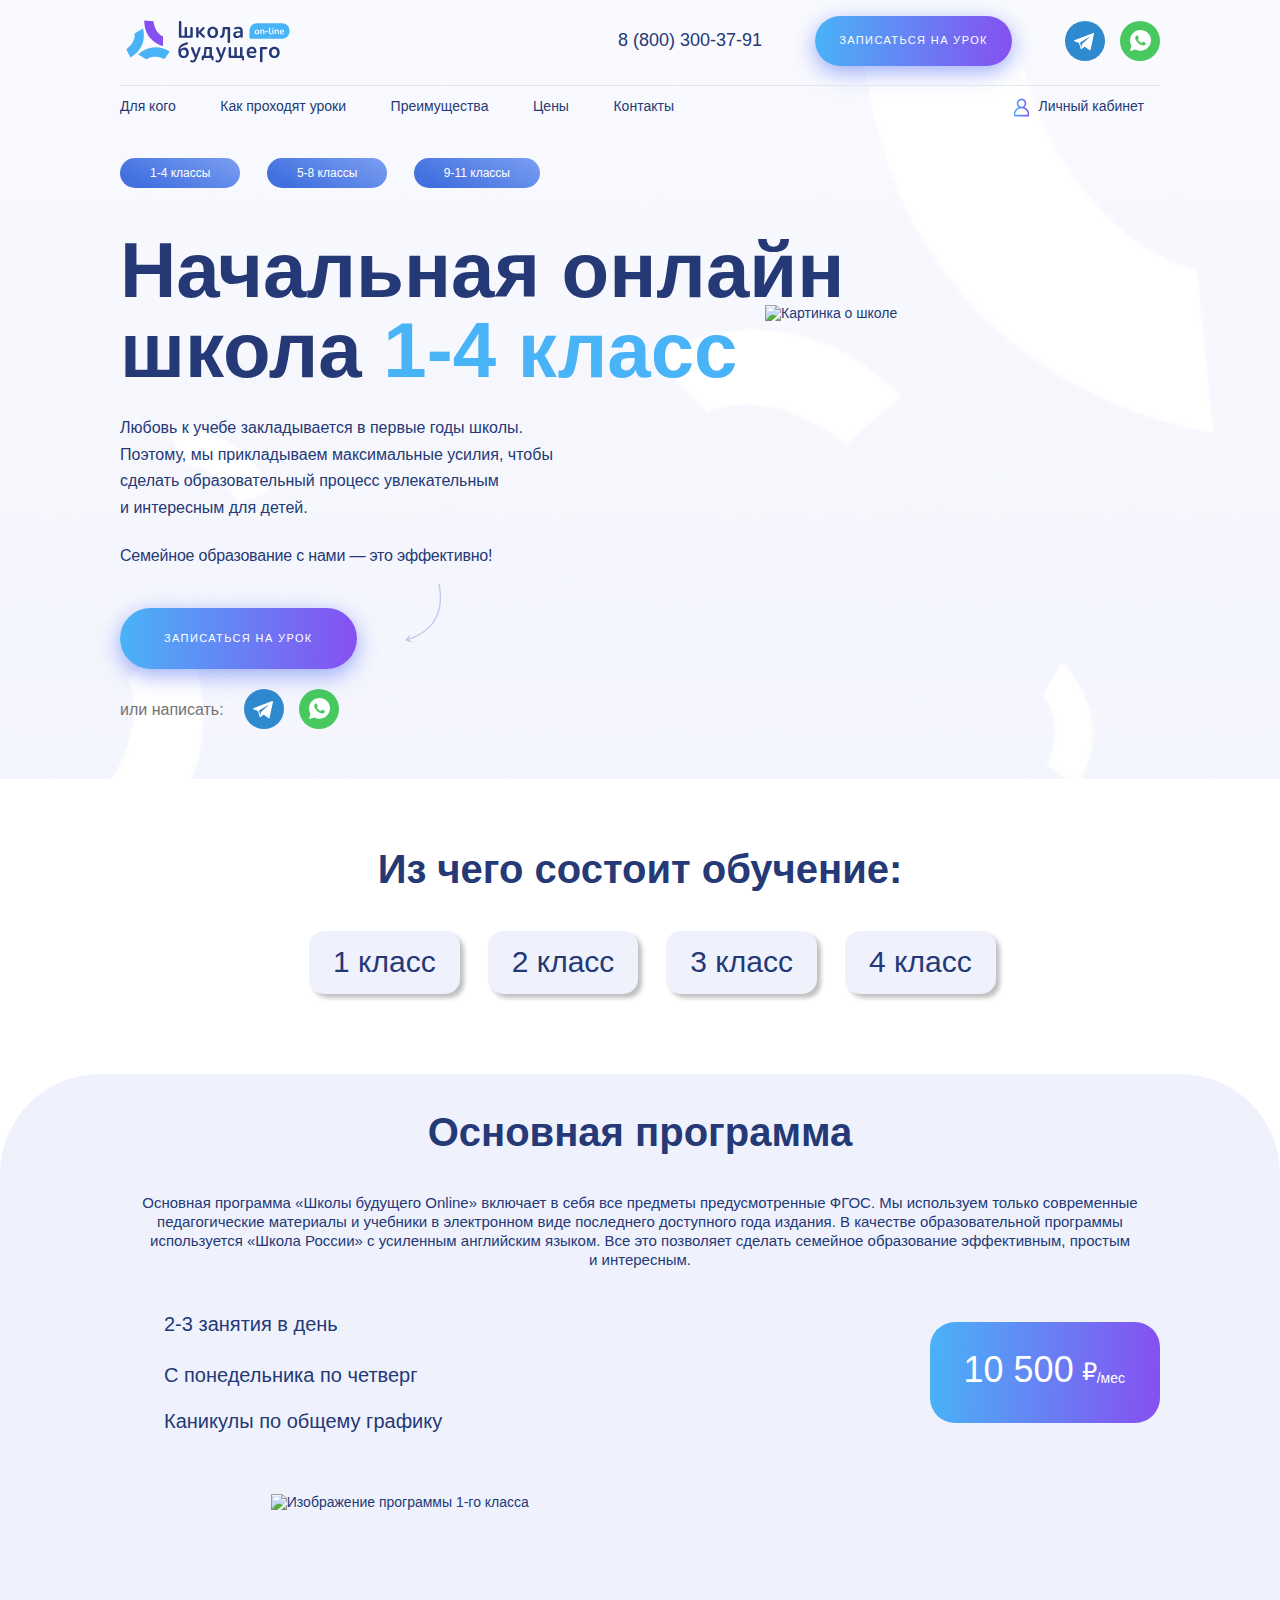
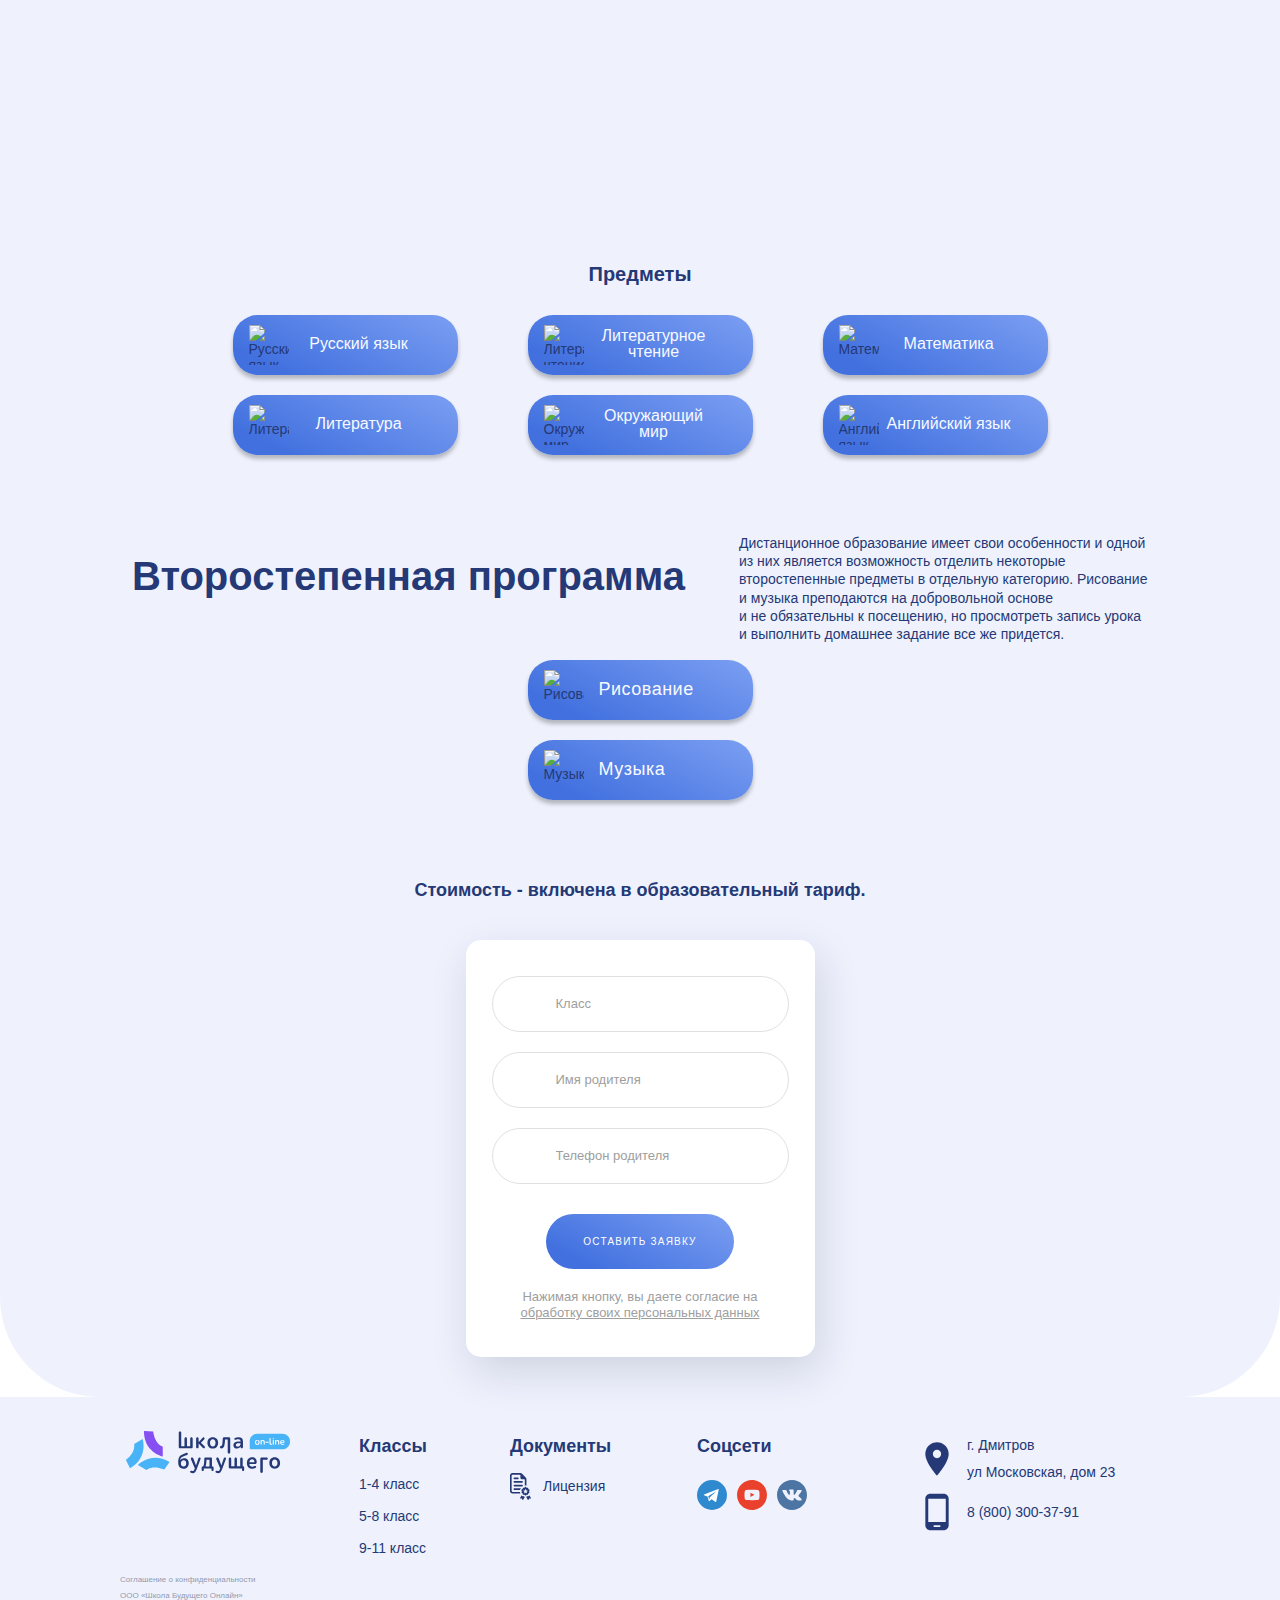
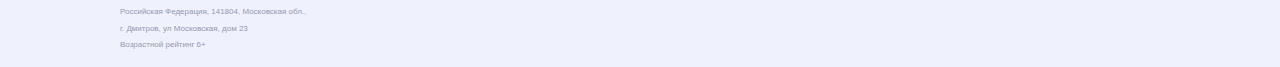
==== grades-1-4.html @ 13a20482 "17.05.2024 add section about-programm . version 768px" ====
<!DOCTYPE html>
<html lang="ru">

<head>
	<meta charset="UTF-8" />
	<meta name="viewport" content="width=device-width, initial-scale=1.0" />
	<meta http-equiv="X-UA-Compatible" content="IE=edge" />
	<title>Классы 1-4</title>
	<link rel="stylesheet" href="styles/css/style-grades-1-4.css" />
</head>

<body>
	<header class="header header_grades-1-4">
		<div class="center">
			<div class="header__wrapper header__wrapper_grades-1-4">
				<div class="logo">
					<a class="logo__link" href="index.html">
						<img class="logo__image" src="images/header/logo.svg" alt="Школьный логотип" />
					</a>
				</div>
				<div class="menu-wrp">
					<nav class="menu">
						<div class="mobile-menu">
							<input id="menu-switch" type="checkbox" />
							<label class="mobile-menu__burger" for="menu-switch">
								<span class="mobile-menu__burger-element"></span>
							</label>
							<div class="mobile-menu__wrapper">
								<div class="mobile-menu__box">
									<ul class="menu-list">
										<li class="menu-item">
											<a class="menu-link" href="#!"> Для кого </a>
										</li>
										<li class="menu-item">
											<a class="menu-link" href="#!"> Как проходят уроки </a>
										</li>
										<li class="menu-item">
											<a class="menu-link" href="#!"> Преимущества </a>
										</li>
										<li class="menu-item">
											<a class="menu-link" href="#!"> Цены </a>
										</li>
										<li class="menu-item">
											<a class="menu-link" href="#!"> Контакты </a>
										</li>
										<li class="menu-item menu-item-account">
											<a class="menu-link" href="#!"> Личный кабинет </a>
										</li>
										<li class="menu-item menu-item-tel">
											<a class="menu-link" href="tel:+88003003791">
												8 (800) 300-37-91
											</a>
										</li>
									</ul>
									<div class="menu-buttons-group">
										<ul class="buttons">
											<li class="buttons-item">
												<a class="button" href="!#"> 1-4 классы </a>
											</li>
											<li class="buttons-item">
												<a class="button" href="!#"> 5-8 классы </a>
											</li>
											<li class="buttons-item">
												<a class="button" href="!#"> 9-11 классы </a>
											</li>
										</ul>
									</div>
								</div>
							</div>
						</div>
					</nav>
				</div>
				<div class="header__contacts header__contacts_grades-1-4">
					<div class="menu-item menu-item-tel menu-item-tel_grades-1-4">
						<a class="menu-link" href="tel:+88003003791">
							8 (800) 300-37-91
						</a>
					</div>

					<div class="sign-up-lesson__btn-wrp header__button-sign-up-wrp header__button-sign-up-wrp_grades-1-4">
						<a href="#" class="sign-up-lesson__btn header__button-sign-up">Записаться на урок</a>
					</div>

					<div class="contact-us__icons-wrapper contact-us__icons-wrapper_header_grades-1-4">
						<a class="contact-us__telegramm" style="
									background-image: url(./images/icon/telegramm-icon.svg);
								" href="https://web.telegram.org/k/" target="_blank"></a>
						<a class="contact-us__whatsapp" style="background-image: url(./images/icon/watsapp-icon.svg)"
							href="https://www.whatsapp.com/?lang=ru_RU" target="_blank"></a>
					</div>
				</div>
			</div>
			<div class="header__nav header__nav_grades-1-4">
				<ul class="header__nav-items">
					<li class="header__nav-item">
						<a class="menu-link" href="#!">Для кого</a>
					</li>
					<li class="header__nav-item">
						<a class="menu-link" href="#!">Как проходят уроки</a>
					</li>
					<li class="header__nav-item">
						<a class="menu-link" href="#!">Преимущества</a>
					</li>
					<li class="header__nav-item">
						<a class="menu-link" href="#!">Цены</a>
					</li>
					<li class="header__nav-item">
						<a class="menu-link" href="#!">Контакты</a>
					</li>
				</ul>

				<div class="menu-item-account header__nav-cabinet header__nav-cabinet_grades-1-4">
					<a class="menu-link" href="#!">Личный кабинет</a>
				</div>

				<div class="menu-buttons-group">
					<ul class="buttons">
						<li class="buttons-item">
							<a class="button" href="#!"> 1-4 классы </a>
						</li>
						<li class="buttons-item">
							<a class="button" href="#!"> 5-8 классы </a>
						</li>
						<li class="buttons-item">
							<a class="button" href="#!"> 9-11 классы </a>
						</li>
					</ul>
				</div>
			</div>
			<div class="header__banner">
				<div class="header__banner-image-wrp header__banner-image-wrp_grades-1-4">
					<img class="header__banner-image header__banner-image_grades-1-4"
						src="images/header/header-banner-grades-1-4.png" alt="Картинка о школе" />
				</div>
				<div class="header__banner-info">
					<div class="header__banner-text-wrp">
						<h1 class="header__banner-title header__banner-title_grades-1-4">
							Начальная онлайн<br /> школа
							<span class="color-blue">1-4&nbsp;класс</span>
						</h1>
						<p class="header__banner-txt header__banner-txt_grades-1-4">
							Любовь к&nbsp;учебе закладывается в&nbsp;первые годы школы. Поэтому, мы прикладываем
							максимальные
							усилия, чтобы сделать образовательный процесс увлекательным и&nbsp;интересным для детей.
						</p>
						<p class="header__banner-txt header__banner-txt_bold header__banner-txt_bold_grades-1-4">
							Семейное образование с&nbsp;нами&nbsp;&mdash; это эффективно!
						</p>
					</div>
				</div>
				<div class="sign-up-lesson sign-up-lesson_grades-1-4">
					<div class="sign-up-lesson__btn-wrp sign-up-lesson__btn-wrp_grades-1-4">
						<a class="sign-up-lesson__btn" href="!#">Записаться на урок</a>
					</div>
					<div class="contact-us contact-us_grades-1-4">
						<span class="contact-us__txt">или написать:</span>
						<div class="contact-us__icons-wrapper">
							<a class="contact-us__telegramm" style="
                    background-image: url(./images/icon/telegramm-icon.svg);
                  " href="https://web.telegram.org/k/" target="_blank"></a>
							<a class="contact-us__whatsapp" style="background-image: url(./images/icon/watsapp-icon.svg)"
								href="https://www.whatsapp.com/?lang=ru_RU" target="_blank"></a>
						</div>
					</div>
				</div>
			</div>
		</div>
	</header>

	<main>
		<section class="consists-of-education">
			<div class="center">
				<h2 class="consists-of-education__title">
					Из&nbsp;чего состоит обучение:
				</h2>
				<ul class="consists-of-education__list">
					<li class="consists-of-education__item">
						<a class="consists-of-education__button" href="#!">1&nbsp;класс</a>
					</li>
					<li class="consists-of-education__item">
						<a class="consists-of-education__button" href="#!">2&nbsp;класс</a>
					</li>
					<li class="consists-of-education__item">
						<a class="consists-of-education__button" href="#!">3&nbsp;класс</a>
					</li>
					<li class="consists-of-education__item">
						<a class="consists-of-education__button" href="#!">4&nbsp;класс</a>
					</li>
				</ul>
			</div>
		</section>

		<section class="about-programm">
			<div class="center">
				<article class="about-programm__basic programm">
					<h2 class="programm__title programm__title_basic-programm">Основная программа</h2>
					<p class="programm__description">
						Основная программа &laquo;Школы будущего&nbsp;Online&raquo; включает в&nbsp;себя все предметы
						предусмотренные
						ФГОС. Мы&nbsp;используем только современные педагогические материалы и&nbsp;учебники в&nbsp;электронном виде
						последнего доступного года издания.
						В&nbsp;качестве&nbsp;образовательной программы используется &laquo;Школа России&raquo; с&nbsp;усиленным
						английским языком. Все это позволяет сделать семейное образование эффективным, простым и&nbsp;интересным.
					</p>

					<div class="programm__banner">
						<ul class="programm__feature-list">
							<li class="programm__feature-item">
								<p class="programm__feature">
									2-3 занятия в&nbsp;день
								</p>
							</li>
							<li class="programm__feature-item">
								<p class="programm__feature">
									С&nbsp;понедельника по&nbsp;четверг
								</p>
							</li>
							<li class="programm__feature-item">
								<p class="programm__feature">
									Каникулы по общему графику
								</p>
							</li>
						</ul>
						<button class="programm__price service-price">
							<span>
								10&nbsp;500
								<span> ₽</span>
								<span>/мес</span>
							</span>
						</button>
					</div>

				</article>

				<div class="about-programm__image-wrapper">
					<img class="about-programm__image" src="images/about-programm/grade-1.png"
						alt="Изображение программы 1-го класса">
				</div>

				<section class="about-programm__subjects subjects">
					<h2 class="subjects__title">Предметы</h2>
					<ul class="subjects__list">
						<li class="subjects__item">
							<img class="subjects__image" width="40" height="40" src="images/icon/subjects-russion-language.png"
								alt="Русский язык">
							<span class="subjects__name">Русский язык</span>
						</li>
						<li class="subjects__item">
							<img class="subjects__image" width="40" height="40" src="images/icon/subjects-literary-reading.png" alt="Литературное
							чтение">
							<span class="subjects__name">Литературное
								чтение</span>
						</li>
						<li class="subjects__item">
							<img class="subjects__image" width="40" height="40" src="images/icon/subjects-math.png" alt="Математика">
							<span class="subjects__name">Математика</span>
						</li>
						<li class="subjects__item">
							<img class="subjects__image" width="40" height="40" src="images/icon/subjects-literary.png"
								alt="Литература">
							<span class="subjects__name">Литература</span>
						</li>
						<li class="subjects__item">
							<img class="subjects__image" width="40" height="40" src="images/icon/subjects-ambient-world.png" alt="Окружающий
							мир">
							<span class="subjects__name">Окружающий
								мир</span>
						</li>
						<li class="subjects__item">
							<img class="subjects__image" width="40" height="40" src="images/icon/subjects-english-language.png"
								alt="Английский язык">
							<span class="subjects__name">Английский язык</span>
						</li>
					</ul>
				</section>

				<article class="about-programm__secondary-programm programm">
					<h2 class="programm__title programm__title_secondary-programm">Второстепенная программа</h2>
					<p class="programm__description programm__description_secondary-programm">
						Дистанционное образование имеет свои особенности и одной из&nbsp;них является возможность отделить
						некоторые второстепенные предметы в&nbsp;отдельную категорию. Рисование и&nbsp;музыка преподаются
						на добровольной основе и&nbsp;не&nbsp;обязательны к&nbsp;посещению, но&nbsp;просмотреть запись урока
						и&nbsp;выполнить домашнее задание все&nbsp;же&nbsp;придется.
					</p>

					<div class="about-programm__subjects subjects">
						<ul class="subjects__list subjects__list_secondary">
							<li class="subjects__item">
								<img class="subjects__image" width="40" height="40" src="images/icon/subjects-painting.png"
									alt="Рисование">
								<span class="subjects__name subjects__name_secondary-programm">Рисование</span>
							</li>
							<li class="subjects__item">
								<img class="subjects__image" width="40" height="40" src="images/icon/subjects-music.png" alt="Музыка">
								<span class="subjects__name subjects__name_secondary-programm">Музыка</span>
							</li>
						</ul>
					</div>
				</article>

				<section class="about-programm__form-block">
					<h2 class="about-programm__form-block-heading">
						Стоимость&nbsp;- включена в образовательный тариф.
					</h2>

					<div class="about-programm__form-wrapper form-wrapper">
						<div class="about-programm__card-form form-card">
							<form class="about-programm__form form" action="#" method="get" id="application-form">
								<div class="form__input-wrapper">
									<input class="form__input" type="text" name="class" placeholder="Класс" />
								</div>
								<div class="form__input-wrapper">
									<input class="form__input" type="text" name="parent-name" placeholder="Имя родителя" />
								</div>
								<div class="form__input-wrapper">
									<input class="form__input" type="tel" name="phone" placeholder="Телефон родителя" />
								</div>

								<div class="form__button-wrapper">
									<button class="form__button">Оставить заявку</button>
								</div>
								<p class="form__agreement-text form__agreement-text_small-version">
									Нажимая кнопку, вы&nbsp;даете согласие&nbsp;на
									<a href="#">обработку&nbsp;своих&nbsp;персональных&nbsp;данных</a>
								</p>
							</form>
						</div>
					</div>
				</section>
			</div>
		</section>

	</main>

	<footer class="footer">
		<div class="center">
			<div class="footer__position-wrapper">
				<div class="logo footer__logo">
					<a class="logo__link footer__logo-link" href="index.html">
						<img class="logo__image footer__logo-image" src="images/header/logo.svg" alt="Школьный логотип" />
					</a>
				</div>
				<div class="footer-block footer__block-classes">
					<h2 class="footer-title footer__title-classes">Классы</h2>
					<ul class="footer-list footer__list-classes">
						<li class="footer-item footer__item-classes">
							<a href="#" class="footer-link footer__link-classes">1-4 класс</a>
						</li>
						<li class="footer-item footer__item-classes">
							<a href="#" class="footer-link footer__link-classes">5-8 класс</a>
						</li>
						<li class="footer-item footer__item-classes">
							<a href="#" class="footer-link footer__link-classes">9-11 класс</a>
						</li>
					</ul>
				</div>
				<div class="footer-block footer__block-documents">
					<h2 class="footer-title footer__title-documents">Документы</h2>
					<a href="#" class="footer-link footer__link-documents">Лицензия</a>
				</div>
				<div class="footer-block footer__block-social">
					<h2 class="footer-title footer__title-social">Соцсети</h2>
					<ul class="footer-list footer__list-social">
						<li class="footer-item footer__item-social">
							<a class="footer-link footer__link-social footer__link-social--telegram" href="https://telegram.com"
								style="
                    background-image: url(./images/icon/telegramm-icon.svg);
                  " target="_blank"></a>
						</li>
						<li class="footer-item footer__item-social">
							<a class="footer-link footer__link-social footer__link-social--youtube" href="https://yotube.com"
								style="background-image: url(./images/icon/youtube.svg)" target="_blank"></a>
						</li>
						<li class="footer-item footer__item-social">
							<a class="footer-link footer__link-social footer__link-social--vk" href="https://vk.com"
								style="background-image: url(./images/icon/vk-icon.svg)" target="_blank"></a>
						</li>
					</ul>
				</div>
				<div class="footer-block footer__block-contacts">
					<address class="footer__address">
						<a class="footer-link footer__link-contacts" href="#!">г. Дмитров ул&nbsp;Московская,&nbsp;дом&nbsp;23</a>
					</address>
					<address class="footer__tel">
						<a class="footer-link footer__link-contacts" href="tel:88003003791">8 (800) 300-37-91</a>
					</address>
				</div>
			</div>
			<ul class="footer-block footer__block-info">
				<li class="footer-item footer__item-info">
					Соглашение о конфиденциальности
				</li>
				<li class="footer-item footer__item-info">
					ООО «Школа Будущего Онлайн»
				</li>
				<li class="footer-item footer__item-info">
					Российская Федерация, 141804, Московская обл.,<br />
					г. Дмитров, ул&nbsp;Московская, дом&nbsp;23
				</li>
				<li class="footer-item footer__item-info">Возрастной рейтинг 6+</li>
			</ul>
		</div>
	</footer>

	<script type="module" src="js/main.js"></script>
	<script type="module" src="js/reviews-slider.js"></script>
</body>

</html>
---- styles/css/style-grades-1-4.css ----
@charset "UTF-8";
@import "../css/normalize.css";
@import "../css/nulling-styles.css";
@import "../css/fonts.css";
@import "animation-hover.css";
.programm__title, .consists-of-education__title {
  font-family: "ALSSchlangesans-Bold", sans-serif;
  margin: 0 0 30px;
  text-align: center;
  font-size: 28px;
  line-height: 100%;
}

@media (min-width: 415px) {
  .programm__title, .consists-of-education__title {
    font-size: 34px;
  }
}
@media (min-width: 768px) {
  .programm__title, .consists-of-education__title {
    font-size: 38px;
  }
}
@media (min-width: 1000px) {
  .programm__title, .consists-of-education__title {
    font-size: 40px;
  }
}
@media (min-width: 1920px) {
  .programm__title, .consists-of-education__title {
    font-size: 50px;
  }
}
body {
  font-family: "Gotham400", sans-serif;
  font-size: 14px;
  color: #243976;
  background-color: #fff;
}

.center {
  padding: 0 20px;
  box-sizing: border-box;
}

@media (min-width: 768px) {
  .center {
    padding: 0 40px;
  }
}
@media (min-width: 1000px) {
  .center {
    margin: 0 auto;
    padding: 0 50px;
    max-width: 1140px;
    width: 100%;
  }
}
@media (min-width: 1920px) {
  .center {
    margin: 0 auto;
    padding: 0;
    max-width: 1140px;
    width: 100%;
  }
}
.promotion {
  min-width: 280px;
  min-height: 445px;
  padding: 30px 20px 20px;
  background-color: #eff2fd;
  border-radius: 25px;
}
.promotion__wrapper {
  display: flex;
  flex-direction: column;
  align-items: center;
}
.promotion__title {
  margin: 0 0 20px;
  text-align: center;
  font-family: "ALSSchlangesans-Bold", sans-serif;
  font-size: 20px;
  line-height: 103%;
}
.promotion__text {
  margin: 0 0 15px;
  text-align: center;
  line-height: 130%;
}
.promotion__image-wrapper {
  margin: 0 0 15px;
  width: 86px;
  height: 129px;
  background: url(../../images/online-learnig/promotion-girl.png) no-repeat center/contain;
}

.sign-up-lesson {
  display: flex;
  justify-content: space-between;
  align-items: center;
  flex-direction: column;
  min-height: 105px;
}
.sign-up-lesson__btn-wrp {
  height: 54px;
}
.sign-up-lesson__btn {
  font-family: "Gotham700", sans-serif;
  color: #fff;
  padding: 21px 35px;
  border-radius: 90px;
  background: linear-gradient(273deg, #864ff1 0%, #49b3f7 100%);
  font-size: 11px;
  line-height: 13px;
  box-shadow: 0px 6px 21px 0px rgba(104, 130, 245, 0.67);
  text-transform: uppercase;
  letter-spacing: 1.375px;
  display: block;
  white-space: nowrap;
}

.contact-us {
  display: flex;
  flex-direction: row;
  align-items: center;
  gap: 10px;
}
.contact-us__txt {
  font-family: "Gotham400", sans-serif;
  color: #737373;
  line-height: 23.128px;
  font-size: 14px;
}
.contact-us__icons-wrapper {
  display: flex;
  flex-direction: row;
  align-items: center;
  gap: 10px;
}
.contact-us__telegramm, .contact-us__whatsapp {
  display: block;
  width: 40px;
  height: 40px;
  background-repeat: no-repeat;
  background-position: center;
  background-size: cover;
}
.contact-us__telegramm {
  background-image: url(../../images/icon/telegramm-icon.svg);
}
.contact-us__whatsapp {
  background-image: url(../../images/icon/watsapp-icon.svg);
}

@media (min-width: 415px) {
  .sign-up-lesson {
    min-height: 117px;
  }
  .sign-up-lesson__btn-wrp {
    height: 67px;
  }
  .sign-up-lesson__btn {
    padding: 27px 56px;
  }
  .promotion {
    min-height: 316px;
  }
  .promotion__description-wrapper {
    grid-area: description;
  }
  .promotion__image-wrapper {
    grid-area: image;
    height: 119px;
  }
  .promotion .sign-up-lesson {
    grid-area: sign-up;
  }
  .promotion__wrapper {
    display: grid;
    grid-template-columns: 79px 1fr;
    -moz-column-gap: 17px;
         column-gap: 17px;
    grid-template-areas: "image description" "sign-up sign-up";
  }
  .promotion__title {
    font-size: 24px;
    line-height: 100%;
    margin: 0 0 10px;
    text-align: start;
  }
  .promotion__text {
    font-size: 16px;
    line-height: 103%;
    margin: 0 0 20px;
    text-align: start;
  }
  .promotion__btn {
    font-family: "Gotham700", sans-serif;
    color: #fff;
    padding: 27px 44px;
    border-radius: 90px;
    background: linear-gradient(273deg, #864ff1 0%, #49b3f7 100%);
    font-size: 11px;
    line-height: 13px;
  }
}
@media (min-width: 480px) {
  .contact-us {
    gap: 20px;
  }
  .contact-us__icons-wrapper {
    gap: 15px;
  }
  .promotion {
    padding: 30px 20px 30px;
    min-height: auto;
  }
  .promotion__title {
    line-height: 103%;
    margin: 0 0 20px;
  }
  .promotion__text {
    margin: 0 0 33px;
    line-height: 130%;
  }
  .promotion__wrapper {
    -moz-column-gap: 44px;
         column-gap: 44px;
  }
  .promotion__image-wrapper {
    margin: -41px 0 0;
    width: 94px;
    height: 141px;
  }
}
@media (min-width: 580px) {
  .promotion {
    margin: 0 auto;
    max-width: 688px;
    padding: 25px 25px 18px 23px;
  }
  .promotion__wrapper {
    grid-template-columns: 168px 1fr;
    -moz-column-gap: 33px;
         column-gap: 33px;
    row-gap: 20px;
    grid-template-areas: "image description" "image sign-up";
  }
  .promotion__image-wrapper {
    width: 168px;
    height: 253px;
  }
  .promotion__title {
    margin: 0 0 15px;
  }
  .promotion__text {
    font-size: 14px;
    margin: 0;
  }
  .promotion .sign-up-lesson {
    align-items: flex-start;
  }
  .promotion .sign-up-lesson__btn {
    padding: 24.2px 45px;
  }
  .promotion .contact-us__txt {
    font-size: 14px;
  }
}
@media (min-width: 1000px) {
  .promotion {
    max-width: 900px;
    min-height: 158px;
    padding: 0 20px 0 30px;
  }
  .promotion__wrapper {
    grid-template-columns: minmax(139px, 1fr);
    -moz-column-gap: 15px;
         column-gap: 15px;
    grid-template-areas: "image description sign-up";
  }
  .promotion__description-wrapper {
    min-width: 433px;
  }
  .promotion__image-wrapper {
    position: relative;
    left: 0;
    top: -15px;
    width: 132px;
    height: 199px;
  }
  .promotion__title {
    font-size: 26px;
  }
  .promotion .sign-up-lesson {
    max-width: 250px;
    height: 121px;
    align-items: flex-end;
  }
  .promotion .contact-us__txt {
    font-size: 16px;
  }
}
@media (min-width: 1920px) {
  .promotion {
    max-width: 1140px;
    min-height: 160px;
    padding: 15px 47px 0 55px;
  }
  .promotion__wrapper {
    -moz-column-gap: 32px;
         column-gap: 32px;
  }
  .promotion__description-wrapper {
    max-width: 524px;
  }
  .promotion__title {
    font-size: 32px;
    margin: 0 0 5px;
  }
  .promotion__text {
    font-size: 16px;
  }
  .promotion__image-wrapper {
    width: 139px;
    height: 209.43px;
    top: 0;
    margin: -80px 0 0 0;
  }
  .promotion .sign-up-lesson {
    max-width: 273px;
    height: 117px;
    align-items: center;
    margin: 5px 0 0;
  }
  .promotion .sign-up-lesson__btn {
    padding: 27px 56px;
  }
}
.service-price {
  font-family: "Gotham700", sans-serif;
  color: #fff;
  padding: 20px 31px;
  border-radius: 25px;
  background: linear-gradient(273deg, #864ff1 0%, #49b3f7 100%);
  font-size: 26px;
  line-height: 37px;
  font-family: "Gotham500", sans-serif;
}
.service-price > span span:first-child {
  font-size: 24px;
  line-height: 141%;
  margin-right: 3px;
}
.service-price > span span:last-child {
  vertical-align: bottom;
  font-family: "Gotham400", sans-serif;
  font-size: 14px;
  line-height: 142%;
}
@media (min-width: 415px) {
  .service-price {
    padding: 18px 27px;
  }
  .service-price > span {
    font-size: 32px;
  }
}
@media (min-width: 480px) {
  .service-price {
    padding: 20px 25px;
  }
}
@media (min-width: 1920px) {
  .service-price {
    padding: 30px 35px;
  }
  .service-price > span {
    font-size: 36px;
  }
  .service-price > span span:first-child {
    margin-right: 3px;
  }
}

.form {
  display: flex;
  justify-content: center;
  align-items: center;
  flex-direction: column;
}
.form-wrapper {
  max-width: 349px;
  width: 100%;
  min-height: 318px;
  margin: 0 auto 20px;
  padding: 30px 19px;
  border-radius: 15px;
  box-shadow: 5px 15px 40px 0px rgba(30, 35, 66, 0.15);
}
.form__input-wrapper {
  position: relative;
  width: 100%;
  height: 40px;
  margin: 0 0 10px 0;
}
.form__input-wrapper::before {
  position: absolute;
  content: "";
  border-radius: 32px 0px 0px 32px;
  width: 45px;
  height: 40px;
  background-image: url(../../images/application/class-form-image.svg);
  background-repeat: no-repeat;
  background-position: center;
  background-size: cover;
  left: 0;
  top: 0;
  z-index: 0;
}
.form__input-wrapper:nth-child(2)::before {
  background: url(../../images/application/form-image-parent-name.svg);
  background-repeat: no-repeat;
  background-position: center;
  background-size: cover;
}
.form__input-wrapper:nth-child(3)::before {
  background: url(../../images/application/form-phone-image.svg);
  background-repeat: no-repeat;
  background-position: center;
  background-size: cover;
}
.form__input {
  position: relative;
  background: transparent;
  width: 100%;
  height: 100%;
  padding: 8px 24px 8px 54px;
  border: 1px solid #e0e0e0;
  border-radius: 32px;
}
.form__input::-moz-placeholder {
  font-family: "Gotham400" sans-serif;
  font-size: 13px;
  line-height: 16px;
  color: #9e9e9e;
}
.form__input::placeholder {
  font-family: "Gotham400" sans-serif;
  font-size: 13px;
  line-height: 16px;
  color: #9e9e9e;
}
.form__button-wrapper {
  display: flex;
  justify-content: center;
  align-items: center;
  padding: 10px 0;
}
.form__button {
  font-family: "Gotham700", sans-serif;
  color: #fff;
  padding: 22px 37px;
  border-radius: 32px;
  background: linear-gradient(27deg, #4271df 16.72%, #789cf1 95.45%);
  font-size: 10px;
  line-height: 11.8px;
  letter-spacing: 1.2px;
  text-transform: uppercase;
}
.form__agreement-text {
  color: #9e9e9e;
  font-size: 12px;
  line-height: 16px;
  text-align: center;
}
.form__agreement-text a {
  text-decoration-line: underline;
  color: #9e9e9e;
}
@media (min-width: 415px) {
  .form .form-wrapper {
    margin: 0 auto 30px;
    padding: 35px 26px 23px;
  }
  .form .form__input {
    max-width: 298px;
    width: 100%;
    height: 56px;
    padding: 16px 7.81px 16px 63px;
  }
  .form .form__input-wrapper {
    margin: 0 0 20px 0;
    height: 56px;
  }
  .form .form__input-wrapper::before {
    width: 56px;
    height: 56px;
  }
  .form .form__button-wrapper {
    padding: 10px 0 20px;
  }
  .form .form__agreement-text {
    font-size: 13px;
    line-height: 130%;
  }
}
@media (min-width: 480px) {
  .form .form-wrapper {
    margin: 0 auto 40px;
    padding: 35px 26px;
  }
  .form .form__agreement-text {
    line-height: 123%;
  }
}
@media (min-width: 1920px) {
  .form .form-wrapper {
    padding: 36px 22px 18px 24px;
  }
  .form .form__button-wrapper {
    padding: 11px 0 20px;
  }
}

.header {
  padding: 14px 0 17px 0;
  background: url(../../images/header/background.png) no-repeat center/cover;
}
.header__wrapper {
  margin: 0 0 32px;
  min-width: 280px;
  width: 100%;
  display: flex;
  justify-content: space-between;
  align-items: center;
}
.header__wrapper_grades-1-4 {
  margin: 0 0 20px;
}
.header__nav, .header__contacts, .header__contacts_grades-1-4 {
  display: none;
}
.header .sign-up-lesson__btn-wrp {
  position: relative;
}
.header .sign-up-lesson__btn-wrp::after {
  position: absolute;
  content: "";
  width: 29.78px;
  height: 34.42px;
  background-image: url(../../images/header/right-arrow.svg);
  background-repeat: no-repeat;
  background-size: contain;
  background-position: center;
  top: -46px;
  right: 26px;
  transform: rotate(-71deg);
}
.header .sign-up-lesson__btn-wrp_grades-1-4::after {
  top: -37px;
  right: 24px;
  transform: rotate(-75deg);
}

.logo, .logo__image, .logo__link {
  position: relative;
  z-index: 10;
  max-width: 120px;
  width: 100%;
  height: 34px;
}
.logo__link {
  display: block;
}
/* modile-menu */
.menu-list {
  position: relative;
  min-width: 280px;
  width: 100%;
  min-height: 186px;
  margin: 0 0 38px;
  display: flex;
  flex-direction: column;
  align-items: center;
  gap: 22px;
  box-sizing: border-box;
}
.menu-list::before {
  content: "";
  position: absolute;
  top: -45px;
  width: 100%;
  height: 1px;
  background-color: #c5cff3;
}
.menu-item-account {
  position: relative;
  max-width: 161.5px;
  width: 100%;
  margin: 16px auto 0;
  padding: 0 0 0 24.5px;
}
.menu-item-account::before {
  position: absolute;
  content: "";
  width: 15px;
  height: 16.51px;
  top: 0;
  left: 0;
  background-image: url(../../images/header/user-icon.svg);
  background-repeat: no-repeat;
  background-position: center;
  background-size: cover;
}
.menu-item-tel {
  margin: 10px 0 0 0;
}
.menu-item-tel .menu-link {
  font-size: 20px;
  line-height: 118%;
}
.menu-link {
  font-family: "Gotham500", sans-serif;
  color: #243976;
  font-size: 16px;
  line-height: 100%;
}
.menu-buttons-group {
  min-height: 140px;
}

#menu-switch {
  display: none;
}

#menu-switch[type=checkbox]:checked ~ .mobile-menu__wrapper .mobile-menu__box {
  visibility: visible;
  opacity: 1;
}

#menu-switch[type=checkbox]:checked ~ .mobile-menu__wrapper {
  z-index: 4;
}

.mobile-menu__burger {
  display: block;
  position: relative;
  z-index: 6;
  width: 40px;
  height: 40px;
  display: flex;
  justify-content: center;
  align-items: center;
  border-radius: 90px;
  box-shadow: 0px 6px 21px 0px rgba(104, 130, 245, 0.67);
  background: linear-gradient(273deg, #864ff1 0%, #49b3f7 100%);
  cursor: pointer;
  caret-color: transparent;
}
.mobile-menu__burger-element, .mobile-menu__burger-element::after, .mobile-menu__burger-element::before {
  position: relative;
  display: block;
  height: 1.7px;
  width: 15.8px;
  background-color: #fff;
  transition: all ease 0.4s;
}
.mobile-menu__burger-element::before {
  content: "";
  position: absolute;
  top: 5.1px;
}
.mobile-menu__burger-element::after {
  content: "";
  position: absolute;
  top: -5.1px;
}
.mobile-menu__wrapper {
  z-index: -999;
  position: absolute;
  top: 0;
  left: 0;
  right: 0;
}
.mobile-menu__box {
  visibility: hidden;
  width: 100%;
  min-height: 565px;
  box-shadow: 5px 15px 40px 0px rgba(30, 35, 66, 0.15);
  border-radius: 0px 0px 15px 15px;
  border-top: 1px solid #c5cff399;
  padding: 120px 20px 75px;
  background-color: #eff2fd;
  opacity: 0;
  transition: all 0.8s ease-out 0.3s;
}

#menu-switch[type=checkbox]:checked ~ .mobile-menu__burger > .mobile-menu__burger-element, #menu-switch[type=checkbox]:checked ~ .mobile-menu__burger > .mobile-menu__burger-element::before, #menu-switch[type=checkbox]:checked ~ .mobile-menu__burger > .mobile-menu__burger-element::after {
  background-color: transparent;
  width: 21px;
  height: 2px;
  border-radius: 1px;
}

#menu-switch[type=checkbox]:checked ~ .mobile-menu__burger > .mobile-menu__burger-element::before {
  background-color: #fff;
  transform: rotate(45deg);
  top: 0px;
}

#menu-switch[type=checkbox]:checked ~ .mobile-menu__burger > .mobile-menu__burger-element::after {
  background-color: #fff;
  transform: rotate(-45deg);
  top: 0px;
}

.buttons {
  min-height: 140px;
  display: flex;
  justify-content: space-between;
  align-items: center;
  flex-direction: column;
}

.button {
  display: block;
  font-family: "Gotham700", sans-serif;
  color: #fff;
  padding: 8px 30px;
  border-radius: 15px;
  background: linear-gradient(27deg, #4271df 16.72%, #789cf1 95.45%);
  font-size: 12px;
  line-height: 118%;
}

/* END-modile-menu */
.header__banner-image {
  min-width: 280px;
  width: 100%;
  min-height: 167px;
  margin: 0 0 40px 0;
}
.header__banner-image_grades-1-4 {
  min-width: 212px;
  width: 76%;
  min-height: 199px;
  margin: 0 auto 17px;
}
.header__banner-title {
  min-width: 280px;
  width: 100%;
  min-height: 72px;
  font-family: "ALSSchlangesans-Bold", sans-serif;
  font-size: 34px;
  line-height: 100%;
  text-align: center;
  margin: 0 0 20px 0;
}
.header__banner-txt {
  min-width: 280px;
  width: 100%;
  font-family: "Gotham400", sans-serif;
  font-size: 15px;
  line-height: 165%;
  text-align: center;
  margin: 0 0 10px 0;
}
.header__banner-txt_grades-1-4 {
  font-size: 14px;
  padding: 0 10px;
}
.header__banner-txt_bold {
  font-family: "Gotham700", sans-serif;
  margin: 0 0 48px;
  min-height: 45px;
}
.header__banner-txt_bold_grades-1-4 {
  font-size: 14px;
  margin: 0 0 17px;
}

.color-blue {
  color: #49b3f7;
}

@media (min-width: 415px) {
  .header {
    padding: 15px 0 27px;
  }
  .header__wrapper_grades-1-4 {
    margin: 0 0 46px;
  }
  .header .sign-up-lesson_grades-1-4 {
    min-height: 121px;
  }
  .header .sign-up-lesson__btn-wrp::after {
    content: "";
    height: 34.42px;
    top: -36px;
    right: 45px;
    transform: rotate(-71deg);
  }
  .header .sign-up-lesson__btn-wrp_grades-1-4::after {
    top: -38px;
    right: 42px;
    transform: rotate(-76deg);
  }
  .logo, .logo__link, .logo__image {
    max-width: 170px;
    height: 48px;
  }
  .mobile-menu__burger {
    width: 43px;
    height: 43px;
  }
  .mobile-menu__burger-element, .mobile-menu__burger-element::before, .mobile-menu__burger-element::after {
    width: 17px;
    height: 2px;
  }
  .mobile-menu__burger-element::after {
    top: -6px;
  }
  .mobile-menu__burger-element::before {
    top: 6px;
  }
  .menu-list {
    margin: 0 0 30px;
  }
  .menu-list::before {
    top: -38px;
  }
  .header__banner-image_grades-1-4 {
    min-width: 235.7px;
    width: 63%;
    min-height: 223.41px;
    margin: 0 auto 40px;
  }
  .header__banner-title {
    font-size: 40px;
    margin: 0 0 30px;
  }
  .header__banner-txt_grades-1-4 {
    font-size: 15px;
    margin: 0 0 12px;
    padding: 0 10px;
  }
  .header__banner-txt_bold {
    margin: 0 0 25px 0;
  }
  .header__banner-txt_bold_grades-1-4 {
    font-size: 15px;
    margin: 0 0 23px;
  }
}
@media (min-width: 480px) {
  .header {
    padding: 15px 0 33px;
  }
  .header .sign-up-lesson__btn-wrp::after {
    display: none;
  }
  .header .sign-up-lesson_grades-1-4 {
    min-height: 116px;
  }
  .header__wrapper {
    margin: 0 0 44px;
  }
  .header__wrapper_grades-1-4 {
    margin: 0 0 11px;
  }
  .header__banner-image {
    margin: 0 auto 50px;
    max-width: 673px;
  }
  .header__banner-image_grades-1-4 {
    min-width: 308.62px;
    width: 70%;
    min-height: 293.23px;
  }
  .header__banner-text-wrp {
    max-width: 592px;
    padding: 0 15px;
    margin: 0 auto;
  }
  .header__banner-title {
    margin: 0 0 23px;
  }
  .header__banner-title_grades-1-4 {
    margin: 0 0 26px;
  }
  .header__banner-txt {
    margin: 0 0 23px;
  }
  .header__banner-txt_grades-1-4 {
    padding: 0;
  }
  .header__banner-txt_bold {
    margin: 0 0 30px;
    min-height: 25px;
  }
  .contact-us__txt {
    font-size: 16px;
  }
}
@media (min-width: 768px) {
  .header {
    padding: 7px 0 20px;
  }
  .header__wrapper {
    padding: 0 0 15px;
    width: 100%;
    position: relative;
    margin: 0 0 12px;
    height: 81px;
    display: flex;
    justify-content: space-between;
    align-items: center;
  }
  .header__wrapper_grades-1-4 {
    height: 78px;
    margin: 0 0 14px;
    padding: 0 0 12px;
  }
  .header__wrapper::after {
    display: block;
    position: absolute;
    content: "";
    width: 100%;
    height: 1px;
    background: #e4e5ec;
    bottom: 0;
  }
  .header__button-sign-up {
    padding: 18px 24.5px 19px;
  }
  .header__contacts {
    max-width: 397px;
    width: 100%;
    display: flex;
    justify-content: space-between;
    align-items: center;
  }
  .header__contacts_grades-1-4 {
    max-width: 478px;
  }
  .header .contact-us__icons-wrapper_header_grades-1-4 {
    gap: 10px;
  }
  .header__nav {
    display: flex;
    justify-content: space-between;
    align-items: center;
    flex-wrap: wrap;
    row-gap: 40px;
    margin: 0 0 63px;
  }
  .header__nav_grades-1-4 {
    row-gap: 41px;
    margin: 0 0 53px;
  }
  .header__nav-items {
    display: flex;
    justify-content: space-between;
    align-items: center;
    max-width: 514px;
    width: 100%;
  }
  .header__nav-cabinet {
    margin: 0;
    max-width: 146px;
  }
  .menu-wrp {
    display: none;
  }
  .menu-link {
    font-size: 14px;
    line-height: 118.2%;
  }
  .menu-item-tel {
    margin: 0;
  }
  .menu-item-tel .menu-link {
    font-size: 16px;
  }
  .menu-item-tel_grades-1-4 .menu-link {
    font-size: 14px;
  }
  .menu-buttons-group {
    max-width: 420px;
    width: 100%;
    min-height: 30px;
  }
  .menu-buttons-group .buttons {
    min-height: 30px;
    flex-direction: row;
  }
  .sign-up-lesson__btn-wrp {
    height: 50px;
  }
  .header__banner-image {
    margin: 0 auto 40px;
  }
  .header__banner-image_grades-1-4 {
    min-width: 411.82px;
    width: 60%;
    min-height: 390.98px;
    margin: 0 auto 37px;
  }
  .header__banner-title {
    font-size: 60px;
    margin: 0 0 34px;
  }
  .header__banner-txt {
    font-size: 16px;
    margin: 0 0 22px;
  }
  .header__banner-txt_bold {
    margin: 0 0 28px;
  }
  .header__banner-txt_bold_grades-1-4 {
    margin: 0 0 30px;
  }
  .header__banner .sign-up-lesson {
    min-height: 121px;
  }
  .header__banner .sign-up-lesson__btn {
    padding: 24px 44px;
  }
}
@media (min-width: 1000px) {
  .header {
    padding: 7px 0 50px;
  }
  .header__wrapper {
    height: 79px;
  }
  .header__wrapper_grades-1-4 {
    margin: 0 0 12px;
  }
  .header__contacts {
    max-width: 420px;
  }
  .header__contacts_grades-1-4 {
    max-width: 542px;
  }
  .header .contact-us__icons-wrapper_header_grades-1-4 {
    gap: 15px;
  }
  .header__nav {
    margin: 0 0 42px;
    row-gap: 43px;
  }
  .header__nav-items {
    max-width: 554px;
  }
  .header__nav-cabinet_grades-1-4::before {
    height: 18.51px;
  }
  .menu-item-tel .menu-link {
    font-size: 18px;
  }
  .header__banner {
    position: relative;
  }
  .header__banner-image-wrp {
    position: absolute;
    right: 0;
    bottom: 80px;
    max-width: 481px;
    min-height: 286px;
  }
  .header__banner-image-wrp_grades-1-4 {
    right: -58px;
    bottom: -2px;
  }
  .header__banner-image {
    margin: 0;
  }
  .header__banner-image_grades-1-4 {
    min-width: 452.9px;
    min-height: 426.88px;
  }
  .header__banner-text-wrp {
    max-width: 100%;
    padding: 0;
  }
  .header__banner-title {
    font-size: 78px;
    line-height: 103%;
    text-align: start;
    margin: 0 0 25px;
  }
  .header__banner-txt {
    text-align: start;
    max-width: 445px;
  }
  .header__banner-txt_bold {
    margin: 0 0 39px;
    letter-spacing: -0.2px;
  }
  .header__banner .sign-up-lesson {
    align-items: flex-start;
  }
  .header__banner .sign-up-lesson__btn-wrp::after {
    display: block;
    width: 60px;
    height: 60px;
    left: 273px;
    top: -25px;
    transform: rotate(-2deg);
  }
}
@media (min-width: 1920px) {
  .header {
    padding: 8px 0 60px;
  }
  .header_grades-1-4 {
    padding: 8px 0 40px;
  }
  .header__wrapper {
    height: 84px;
    margin: 0 0 20px;
  }
  .header__wrapper::after {
    bottom: -5px;
  }
  .header__contacts {
    max-width: 437px;
    align-items: center;
  }
  .header__contacts_grades-1-4 {
    max-width: 547px;
  }
  .header .contact-us__icons-wrapper_header_grades-1-4 {
    gap: 13px;
  }
  .header__button-sign-up {
    padding: 23px 31px 21px;
  }
  .header__button-sign-up-wrp_grades-1-4 {
    margin: -9px 0 0;
  }
  .header__nav {
    row-gap: 50px;
    -moz-column-gap: 20px;
         column-gap: 20px;
    margin: 0 0 12px;
  }
  .header__nav_grades-1-4 {
    row-gap: 29px;
    margin: 0 0 32px;
  }
  .header__banner-image-wrp {
    max-width: 673px;
    width: 100%;
    min-height: 400px;
    bottom: 10px;
  }
  .header__banner-image-wrp_grades-1-4 {
    right: -156px;
    bottom: 4px;
  }
  .header__banner-image_grades-1-4 {
    min-width: 518.83px;
    min-height: 492.71px;
  }
  .header__banner-title {
    font-size: 84px;
    margin: 0 0 23px;
  }
  .header__banner-title_grades-1-4 {
    margin: 0 0 24px;
  }
  .header__banner-txt {
    min-width: 486px;
    max-width: 607px;
    font-size: 17px;
  }
  .header__banner-txt_grades-1-4 {
    margin: 0 0 24px;
  }
  .header__banner .sign-up-lesson__btn {
    padding: 27px 57px;
  }
  .header__banner .sign-up-lesson__btn-wrp::after {
    left: 303px;
  }
  .header__banner .sign-up-lesson_grades-1-4 {
    height: 123px;
  }
  .header__banner .sign-up-lesson .contact-us {
    padding: 0 0 0 20px;
  }
  .header__banner .sign-up-lesson .contact-us__txt {
    font-size: 17px;
  }
  .header__banner .sign-up-lesson .contact-us_grades-1-4 {
    gap: 17px;
  }
  .logo, .logo__link, .logo__image {
    max-width: 236px;
    height: 67px;
  }
  .menu-item-tel {
    padding: 10px 0 0;
  }
  .menu-item-tel_grades-1-4 {
    padding: 0;
  }
  .menu-item-tel .menu-link {
    font-size: 20px;
  }
}
.consists-of-education {
  padding: 40px 0 52px;
}
.consists-of-education__list {
  display: flex;
  flex-direction: column;
  align-items: center;
  gap: 30px;
}
.consists-of-education__item:first-child .consists-of-education__button {
  padding: 19px 34.4px;
}
.consists-of-education__button {
  display: inline-block;
  font-family: "Gotham700", sans-serif;
  color: #fff;
  padding: 19px 33px;
  border-radius: 15px;
  background: #eff2fd;
  font-size: 24px;
  line-height: 103%;
  font-family: "ALSSchlangesans-Bold", sans-serif;
  color: #243976;
  box-shadow: 4px 4px 4px 0 rgba(0, 0, 0, 0.25);
}

@media (min-width: 415px) {
  .consists-of-education {
    padding: 50px 0;
  }
  .consists-of-education__item:first-child .consists-of-education__button {
    padding: 16px 24px;
  }
  .consists-of-education__button {
    font-size: 30px;
    padding: 16px 24px;
  }
}
@media (min-width: 480px) {
  .consists-of-education {
    padding: 60px 0 70px;
  }
  .consists-of-education__title {
    margin: 0 0 32px;
  }
  .consists-of-education__list {
    flex-direction: row;
    gap: 16px;
  }
  .consists-of-education__item:first-child .consists-of-education__button {
    padding: 15px 20px;
  }
  .consists-of-education__button {
    font-size: 18px;
    padding: 15px 20px;
  }
}
@media (min-width: 768px) {
  .consists-of-education {
    padding: 60px 0 80px;
  }
  .consists-of-education__title {
    margin: 0 0 42px;
  }
  .consists-of-education__list {
    gap: 37px;
  }
  .consists-of-education__item:first-child .consists-of-education__button {
    padding: 16px 24px;
  }
  .consists-of-education__button {
    font-size: 30px;
    padding: 16px 24px;
  }
}
@media (min-width: 1000px) {
  .consists-of-education {
    padding: 70px 0 80px;
  }
  .consists-of-education__list {
    gap: 28px;
    margin: 0 auto;
    max-width: 662px;
    width: 100%;
  }
}
@media (min-width: 1920px) {
  .consists-of-education {
    padding: 40px 0 57px;
  }
  .consists-of-education__title {
    margin: 0 0 31px;
    text-align: start;
  }
  .consists-of-education__list {
    gap: 16px;
    max-width: 100%;
  }
}
.about-programm {
  padding: 28px 0 30px;
  background-color: #eff2fd;
  border-radius: 30px;
}
.about-programm .center {
  display: grid;
  grid-template: repeat(5, auto)/1fr;
  grid-template-areas: "basic-programm" "image" "subjects" "secondary-programm" "form";
  row-gap: 50px;
}
.about-programm__basic {
  grid-area: basic-programm;
}
.about-programm__image {
  min-width: 280px;
  width: 98%;
  min-height: 177px;
}
.about-programm__image-wrapper {
  grid-area: image;
}
.about-programm__subjects {
  grid-area: subjects;
}
.about-programm__secondary-programm {
  grid-area: secondary-programm;
}
.about-programm__form-block {
  grid-area: form;
}
.about-programm__form-block-heading {
  font-family: "Gotham500", sans-serif;
  font-size: 16px;
  line-height: 103%;
  text-align: center;
  margin: 0 0 30px;
}
.about-programm__form-wrapper {
  margin: 0;
  background-color: #fff;
}

.programm__title {
  letter-spacing: -1px;
}
.programm__title_secondary {
  margin: -4px 0 30px;
}
.programm__description {
  line-height: 129%;
  text-align: center;
  margin: 0 0 30px;
}
.programm__banner {
  display: flex;
  justify-content: center;
  align-items: center;
  flex-direction: column;
  gap: 30px;
}
.programm__feature {
  font-family: "Gotham500", sans-serif;
  font-size: 16px;
  line-height: 103%;
  min-height: 30px;
}
.programm__feature-list {
  max-width: 200px;
  width: 100%;
  min-height: 142px;
  display: flex;
  flex-direction: column;
  justify-content: space-between;
  align-items: end;
}
.programm__feature-list .programm__feature-item:last-child {
  padding-left: 37px;
}
.programm__feature-item:not(:first-child) {
  min-height: 36px;
  padding-top: 0;
}
.programm__feature-item {
  position: relative;
  padding-left: 45px;
  padding-top: 5px;
}
.programm__feature-item:nth-child(1)::before, .programm__feature-item:nth-child(2)::before, .programm__feature-item:nth-child(3)::before {
  position: absolute;
  content: "";
  background-image: url(../../images/icon/notes-icon.svg);
  background-repeat: no-repeat;
  background-position: center;
  background-size: cover;
  width: 30px;
  height: 30px;
  left: 0;
  top: 0;
}
.programm__feature-item:nth-child(2)::before {
  background-image: url(../../images/icon/calendar-icon.svg);
  height: 25.59px;
}
.programm__feature-item:nth-child(3)::before {
  background-image: url(../../images/icon/weeked-icon.svg);
  width: 22px;
  height: 25px;
}
.programm__price {
  padding: 20px 35px 23px 34px;
}
.programm__price > span {
  font-family: "Gotham500", sans-serif;
  font-size: 30px;
}
.programm__price > span span:first-child {
  font-family: "Gotham500", sans-serif;
  margin-right: 0;
  margin-left: -3px;
}
.programm__price > span span:last-child {
  margin-left: -5px;
}

.subjects__title {
  font-family: "Gotham500", sans-serif;
  font-size: 20px;
  line-height: 103%;
  text-align: center;
  margin: 0 0 30px;
}
.subjects__list {
  display: flex;
  justify-content: center;
  align-items: center;
  flex-direction: column;
  gap: 20px;
}
.subjects__item {
  display: flex;
  align-items: center;
  justify-content: start;
  gap: 5px;
  max-width: 215px;
  width: 100%;
  height: 60px;
  padding: 10px 24px 10px 16px;
  border-radius: 25px;
  box-shadow: 0 4px 4px 0 rgba(0, 0, 0, 0.25);
  background: linear-gradient(27deg, #4271df 16.72%, #789cf1 95.45%);
}
.subjects__name {
  text-align: center;
  min-width: 130px;
  width: 100%;
  font-family: "Gotham500", sans-serif;
  color: #f8f9ff;
  line-height: 103%;
  letter-spacing: 0.5px;
}
.subjects__name_secondary-programm {
  text-align: start;
  font-size: 16px;
  letter-spacing: 0px;
  padding-left: 16px;
}

@media (min-width: 415px) {
  .about-programm {
    padding: 30px 0;
  }
  .about-programm__image {
    min-width: 293px;
    min-height: 196px;
    width: 78%;
    margin: 0 auto;
  }
  .about-programm__form-block-heading {
    font-size: 20px;
    line-height: 103%;
    margin: 0 0 30px;
  }
  .about-programm__form-wrapper {
    margin: 0 auto;
    padding: 36px 26px;
  }
  .about-programm__form .form__agreement-text_small-version {
    display: none;
  }
}
@media (min-width: 415px) and (min-width: 768px) {
  .about-programm__form .form__agreement-text_small-version {
    display: block;
  }
}
@media (min-width: 415px) {
  .about-programm__form .form__button {
    padding: 28px 87px;
    color: transparent;
    background: linear-gradient(273deg, #864ff1 0%, #49b3f7 100%);
    box-shadow: 0 6px 21px 0 rgba(104, 130, 245, 0.67);
  }
  .about-programm__form .form__button-wrapper {
    position: relative;
    padding: 10px 0 0;
  }
}
@media (min-width: 415px) and (min-width: 768px) {
  .about-programm__form .form__button-wrapper {
    padding: 10px 0 20px;
  }
}
@media (min-width: 415px) {
  .about-programm__form .form__button-wrapper::before {
    position: absolute;
    content: "Записаться на урок";
    font-family: "Gotham700", sans-serif;
    font-size: 11px;
    text-transform: uppercase;
    line-height: 118%;
    letter-spacing: 0.12em;
    color: #fff;
  }
}
@media (min-width: 415px) and (min-width: 768px) {
  .about-programm__form .form__button-wrapper::before {
    display: none;
  }
}
@media (min-width: 415px) and (min-width: 768px) {
  .about-programm__form .form__button {
    color: #fff;
    background: linear-gradient(27deg, #4271df 16.72%, #789cf1 95.45%);
    box-shadow: none;
    padding: 22px 37px;
  }
}
@media (min-width: 415px) {
  .programm__title {
    letter-spacing: 0;
  }
  .programm__title_secondary {
    margin: 1px 0 30px;
  }
  .programm__description {
    font-size: 15px;
    padding: 0 31px;
    line-height: 153%;
  }
  .programm__banner {
    gap: 31px;
  }
  .programm__feature {
    font-size: 20px;
  }
  .programm__feature-list {
    min-height: 148px;
    max-width: 266px;
    align-items: start;
  }
  .programm__feature-list .programm__feature-item:last-child {
    padding-left: 62px;
  }
  .programm__feature-item {
    padding-left: 62px;
  }
  .programm__feature-item:nth-child(1)::before, .programm__feature-item:nth-child(2)::before, .programm__feature-item:nth-child(3)::before {
    width: 32px;
    height: 32px;
  }
  .programm__feature-item:nth-child(1)::before {
    left: 2px;
    top: 1px;
  }
  .programm__feature-item:nth-child(2)::before {
    width: 34px;
    height: 30px;
  }
  .programm__feature-item:nth-child(3)::before {
    width: 28px;
    height: 33px;
  }
  .subjects__item {
    max-width: 262px;
    height: 68px;
    padding: 24px 34px 24px 16px;
  }
  .subjects__name {
    font-size: 20px;
    min-width: 190px;
    letter-spacing: 0;
  }
  .subjects__name_secondary-programm {
    padding-left: 30px;
  }
}
@media (min-width: 480px) {
  .about-programm {
    border-radius: 50px;
  }
  .about-programm__image {
    min-width: 415px;
    min-height: 263px;
  }
  .about-programm__secondary-programm {
    padding: 20px 0;
  }
  .about-programm__form-block-heading {
    font-size: 18px;
    line-height: 103%;
    margin: 0 0 29px;
  }
  .programm__description {
    font-size: 14px;
    padding: 0;
    line-height: 130%;
  }
  .programm__banner {
    gap: 17px;
  }
  .programm__feature {
    font-size: 20px;
  }
  .programm__feature-list {
    min-height: 138px;
    max-width: 365px;
    align-items: center;
  }
  .programm__feature-list .programm__feature-item:nth-child(2) {
    padding-top: 5px;
  }
  .programm__feature-list .programm__feature-item:last-child {
    padding-left: 44px;
  }
  .programm__feature-item {
    padding-left: 44px;
  }
  .programm__feature-item:nth-child(1)::before, .programm__feature-item:nth-child(2)::before, .programm__feature-item:nth-child(3)::before {
    width: 32px;
    height: 32px;
  }
  .programm__feature-item:nth-child(1)::before {
    width: 29px;
    height: 28px;
    left: -1px;
  }
  .programm__feature-item:nth-child(2)::before {
    width: 30px;
    left: -2px;
    height: 26px;
  }
  .programm__feature-item:nth-child(3)::before {
    background-image: url(../../images/icon/weeked-icon.svg);
    width: 22px;
    height: 25px;
    top: -2px;
    left: -1px;
  }
  .subjects__list {
    flex-direction: row;
    flex-wrap: wrap;
    -moz-column-gap: 9px;
         column-gap: 9px;
    row-gap: 25px;
  }
  .subjects__title {
    margin: -1px 0 30px;
  }
  .subjects__item {
    max-width: 215px;
    height: 60px;
    padding: 24px 34px 24px 16px;
  }
  .subjects__name {
    font-size: 15px;
    min-width: 130px;
    line-height: 100%;
    letter-spacing: 0;
  }
  .subjects__name_secondary-programm {
    padding-left: 16px;
    letter-spacing: 0.5px;
  }
}
@media (min-width: 768px) {
  .about-programm {
    padding: 38px 0 40px;
    border-radius: 100px;
  }
  .about-programm .center {
    row-gap: 60px;
  }
  .about-programm__image {
    min-width: 489px;
    min-height: 310px;
    width: 71%;
    margin: -13px auto 1px;
  }
  .about-programm__secondary-programm {
    display: flex;
    justify-content: center;
    align-items: center;
    flex-wrap: wrap;
    -moz-column-gap: 54px;
         column-gap: 54px;
    padding: 19px 0 21px;
  }
  .about-programm__form-block-heading {
    margin: 0 0 40px;
  }
  .programm__title {
    margin: 0 0 41px;
  }
  .programm__title_secondary-programm {
    margin: 0 0 42px;
  }
  .programm__description {
    font-size: 15px;
    line-height: 127%;
    margin: 0 0 40px;
  }
  .programm__description_secondary-programm {
    max-width: 409px;
    width: 100%;
    min-height: 126px;
    font-size: 14px;
    line-height: 130%;
    text-align: start;
    margin: 0;
  }
  .programm__banner {
    flex-direction: row;
    justify-content: space-between;
  }
  .programm__feature {
    font-size: 20px;
  }
  .programm__feature-list {
    align-items: start;
  }
  .programm__feature-item:nth-child(2)::before {
    left: 0px;
    top: 1px;
  }
  .programm__price {
    padding: 29px 23px 31px 34px;
    margin: -11px 0 0;
  }
  .programm__price > span {
    font-size: 36px;
  }
  .programm__price > span span:first-child {
    margin-right: 0;
    margin-left: 0;
    position: relative;
    top: -2px;
    left: -2px;
  }
  .programm__price > span span:last-child {
    margin-left: 0;
    position: relative;
    top: -4px;
    left: -12px;
  }
  .subjects__list {
    row-gap: 20px;
    -moz-column-gap: 70px;
         column-gap: 70px;
  }
  .subjects__list_secondary {
    flex-direction: column;
  }
  .subjects__item {
    max-width: 225px;
    min-width: 144px;
  }
  .subjects__name {
    font-size: 16px;
    position: relative;
    top: -1px;
  }
  .subjects__name_secondary-programm {
    font-size: 18px;
    padding-left: 10px;
  }
}
.footer {
  padding: 30px 0 14px;
  background: #eff2fd;
}
.footer__position-wrapper {
  display: grid;
  -moz-column-gap: 5px;
       column-gap: 5px;
  grid-template-columns: repeat(2, 1fr);
  grid-template-areas: "logo logo" "classes documents" "social social" "contacts contacts";
}
.footer__logo {
  grid-area: logo;
  margin: 0 0 30px 0;
}
.footer__block-classes {
  grid-area: classes;
  min-height: 107px;
  margin: 0 0 20px 0;
}
.footer__block-documents {
  grid-area: documents;
  margin: 0 0 20px 0;
}
.footer__block-social {
  grid-area: social;
  min-height: 76px;
  margin: 0 0 30px 0;
}
.footer__block-contacts {
  grid-area: contacts;
  display: flex;
  flex-direction: column;
  gap: 10px;
  margin: 0 0 20px 0;
}
.footer-title {
  font-size: 16px;
  line-height: 103%;
}
.footer__title-classes {
  margin: 0 0 10px 0;
}
.footer__title-documents {
  margin: 0 0 31px 0;
}
.footer__title-social {
  margin: 0 0 26px 0;
}
.footer__list-social {
  display: flex;
  align-items: center;
  gap: 10px;
}
.footer-link {
  line-height: 193%;
  color: #243976;
}
.footer__link-documents {
  font-size: 15px;
  line-height: 180%;
}
.footer__link-contacts {
  font-size: 13px;
  line-height: 154%;
}
.footer__link-documents {
  display: flex;
  align-items: center;
  padding-left: 50px;
  position: relative;
  color: #243976;
}
.footer__link-documents::before {
  content: "";
  width: 40px;
  height: 51px;
  position: absolute;
  background: url(../../images/footer/lic.svg);
  background-repeat: no-repeat;
  background-position: center;
  background-size: contain;
  left: 0;
}
.footer__link-social {
  display: block;
  width: 34px;
  height: 34px;
}
.footer__link-social--telegram {
  background: url(../../images/icon/telegramm-icon.svg);
  background-repeat: no-repeat;
  background-position: center;
  background-size: contain;
}
.footer__link-social--youtube {
  background: url(../../images/icon/youtube.svg);
  background-repeat: no-repeat;
  background-position: center;
  background-size: contain;
}
.footer__link-social--vk {
  background: url(../../images/icon/vk-icon.svg);
  background-repeat: no-repeat;
  background-position: center;
  background-size: contain;
}
.footer__address, .footer__tel {
  position: relative;
  max-width: 209px;
  width: 100%;
  min-height: 40px;
  padding: 0 0 0 45px;
  display: flex;
  justify-content: flex-start;
  align-items: center;
}
.footer__address::before, .footer__tel::before {
  position: absolute;
  content: "";
  width: 40px;
  height: 40px;
  background-image: url(../../images/footer/icon-map.svg);
  background-repeat: no-repeat;
  background-position: center;
  background-size: cover;
  left: 0;
}
.footer__tel::before {
  background-image: url(../../images/footer/icon-tel.svg);
}
.footer__item-info {
  font-size: 8px;
  color: #9299af;
  line-height: 16.256px;
  text-align: center;
}

@media (min-width: 415px) {
  .footer {
    padding: 28px 0 31px;
  }
  .footer__block-classes {
    display: none;
  }
  .footer__position-wrapper {
    display: grid;
    -moz-column-gap: 20px;
         column-gap: 20px;
    grid-template-columns: repeat(2, 1fr);
    grid-template-areas: "logo logo" "social documents" "contacts contacts";
  }
  .footer__logo, .footer__logo-link, .footer__logo-image {
    max-width: 236px;
    height: 67px;
  }
  .footer__block-contacts {
    justify-self: center;
    margin-bottom: 40px;
  }
  .footer-title {
    font-size: 20px;
  }
  .footer__title-documents {
    margin: 0 0 27px 0;
  }
  .footer__title-social {
    margin: 0 0 22px 0;
  }
  .footer__link-contacts {
    font-size: 15px;
    line-height: 27px;
  }
  .footer__address, .footer__tel {
    max-width: 233px;
    padding: 0 0 0 54px;
  }
  .footer__address::before, .footer__tel::before {
    width: 46px;
    height: 46px;
  }
  .footer__block-documents {
    margin-bottom: 51px;
  }
}
@media (min-width: 480px) {
  .footer {
    padding: 30px 0 14px;
  }
  .footer .center {
    padding: 0 30px;
  }
  .footer__logo {
    margin: 0 0 40px 0;
  }
  .footer__block-classes {
    display: block;
    margin: 0 0 26px 0;
  }
  .footer-title {
    font-size: 18px;
  }
  .footer__title-classes {
    margin: 0 0 15px 0;
  }
  .footer__title-social {
    margin: 0 0 26px 0;
  }
  .footer__item-classes {
    margin: 0 0 5px 0;
  }
  .footer__position-wrapper {
    -moz-column-gap: 52px;
         column-gap: 52px;
    grid-template-columns: repeat(3, minmax(70px, auto));
    grid-template-areas: "logo logo logo" "classes documents social" "contacts contacts contacts";
  }
  .footer__block-contacts {
    flex-direction: row;
    gap: 40px;
    margin-bottom: 30px;
  }
  .footer__address, .footer__tel {
    padding: 0 0 0 45px;
  }
  .footer__address::before, .footer__tel::before {
    width: 40px;
    height: 40px;
  }
  .footer__address {
    padding: 0 12px 0 45px;
  }
  .footer__link-documents {
    font-size: 15px;
    line-height: 180%;
  }
  .footer__link-contacts {
    font-size: 13px;
    line-height: 154%;
  }
}
@media (min-width: 768px) {
  .footer .center {
    padding: 0 50px 0 40px;
  }
  .footer__logo {
    margin: -9px 0px 40px 0;
    width: 170px;
    height: 48px;
  }
  .footer__position-wrapper {
    -moz-column-gap: 54px;
         column-gap: 54px;
    grid-template-columns: minmax(170px, auto) minmax(70px, auto) minmax(128px, auto) minmax(108px, auto);
    grid-template-areas: "logo classes documents social" "contacts contacts contacts contacts";
  }
  .footer__block-classes {
    margin: 0 0 25px;
  }
  .footer__title-documents {
    margin: 0 0 18px;
  }
  .footer__title-social {
    margin: 0 0 24px;
  }
  .footer__link-documents {
    font-size: 14px;
    padding-left: 33px;
  }
  .footer__link-documents::before {
    width: 21px;
    height: 26.77px;
  }
  .footer__link-social {
    width: 30px;
    height: 30px;
  }
  .footer__block-contacts {
    gap: 91px;
  }
  .footer__link-contacts {
    font-size: 14px;
    line-height: 193%;
  }
  .footer__address {
    padding: 0 20px 0 50px;
  }
}
@media (min-width: 1000px) {
  .footer {
    padding: 40px 0 14px;
  }
  .footer .center {
    padding: 0 50px;
  }
  .footer__position-wrapper {
    -moz-column-gap: 40px;
         column-gap: 40px;
    grid-template-columns: minmax(170px, auto) minmax(100px, auto) minmax(118px, auto) minmax(120px, auto) minmax(214px, auto);
    grid-template-areas: "logo classes documents social contacts";
  }
  .footer__logo {
    margin: -19px 0 0 0;
  }
  .footer__block-classes {
    margin: 0 0 5px;
  }
  .footer__block-classes, .footer__block-social {
    padding: 0 0 0 9px;
  }
  .footer__block-contacts {
    flex-direction: column;
    gap: 6px;
    padding: 0 0 0 39px;
    margin: -5px 0 0;
  }
  .footer__tel {
    padding: 0 0 0 50px;
  }
  .footer__item-info {
    text-align: start;
  }
}
@media (min-width: 1920px) {
  .footer {
    padding: 49px 0 12px;
  }
  .footer .center {
    padding: 0;
  }
  .footer__position-wrapper {
    grid-template-columns: minmax(250px, auto) minmax(88px, auto) minmax(138px, auto) minmax(153px, auto) minmax(321px, auto);
    grid-template-areas: "logo classes documents social contacts";
  }
  .footer__logo {
    width: 236px;
    height: 67px;
    margin: 0;
  }
  .footer__title, .footer__title-documents {
    font-size: 20px;
  }
  .footer__title-classes {
    margin: 0 0 18px;
  }
  .footer__item-classes {
    margin: 0 0 9px;
  }
  .footer__link-social {
    width: 34px;
    height: 34px;
  }
  .footer__block-info {
    max-width: 254px;
    width: 100%;
    margin-top: -22px;
  }
  .footer__block-contacts {
    margin-top: -10px;
    gap: 8px;
  }
  .footer__link-contacts {
    font-size: 16px;
    line-height: 169%;
  }
  .footer__address::before, .footer__tel::before {
    width: 46px;
    height: 46px;
  }
  .footer__address {
    padding: 0 0 0 53px;
  }
  .footer__tel {
    padding: 0 0 0 56px;
  }
}
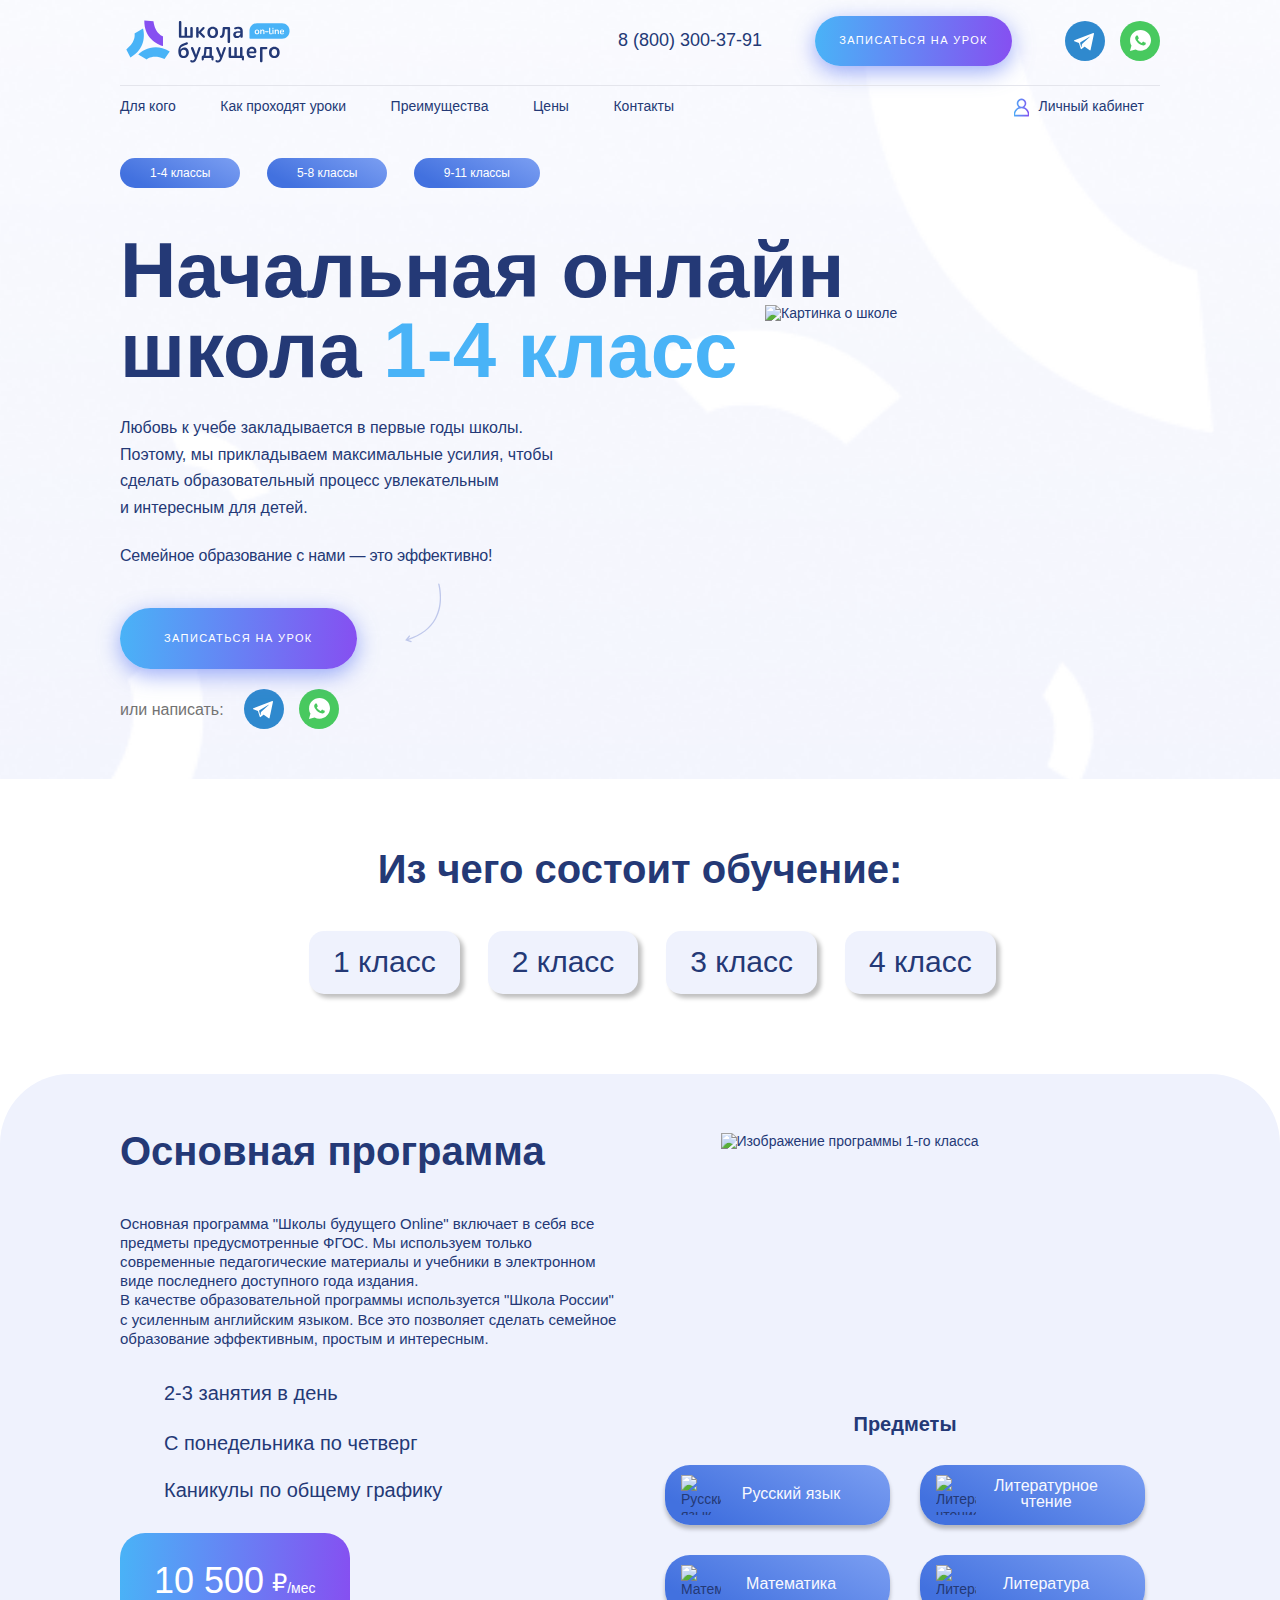
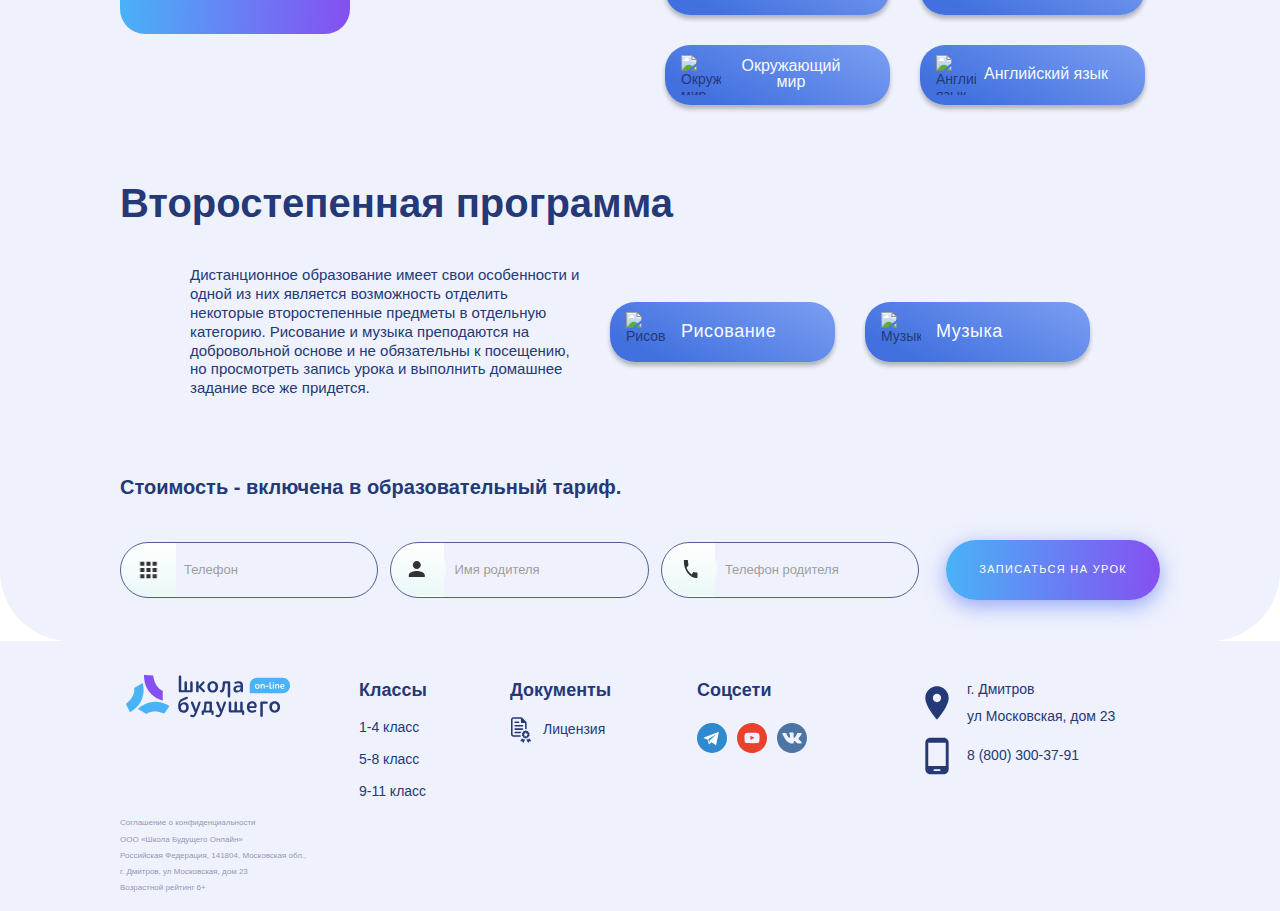
==== commit deb3e17a: "Merge pull request #99 from D-E-M-A-HTML-developers/Artiom" ====
--- a/grades-1-4.html
+++ b/grades-1-4.html
@@ -192,15 +192,15 @@
 
 		<section class="about-programm">
 			<div class="center">
-				<article class="about-programm__basic programm">
+				<article class="about-programm__basic-programm programm">
 					<h2 class="programm__title programm__title_basic-programm">Основная программа</h2>
 					<p class="programm__description">
-						Основная программа &laquo;Школы будущего&nbsp;Online&raquo; включает в&nbsp;себя все предметы
+						Основная программа "Школы будущего&nbsp;Online" включает в&nbsp;себя все предметы
 						предусмотренные
-						ФГОС. Мы&nbsp;используем только современные педагогические материалы и&nbsp;учебники в&nbsp;электронном виде
-						последнего доступного года издания.
-						В&nbsp;качестве&nbsp;образовательной программы используется &laquo;Школа России&raquo; с&nbsp;усиленным
-						английским языком. Все это позволяет сделать семейное образование эффективным, простым и&nbsp;интересным.
+						ФГОС. Мы&nbsp;используем только современные педагогические материалы и&nbsp;учебники в электронном виде
+						последнего доступного года издания. <br class="transfer-text">
+						В&nbsp;качестве&nbsp;образовательной программы используется "Школа России" с&nbsp;усиленным
+						английским языком. Все это позволяет сделать семейное образование эффективным, простым и интересным.
 					</p>
 
 					<div class="programm__banner">
@@ -279,12 +279,12 @@
 					<p class="programm__description programm__description_secondary-programm">
 						Дистанционное образование имеет свои особенности и одной из&nbsp;них является возможность отделить
 						некоторые второстепенные предметы в&nbsp;отдельную категорию. Рисование и&nbsp;музыка преподаются
-						на добровольной основе и&nbsp;не&nbsp;обязательны к&nbsp;посещению, но&nbsp;просмотреть запись урока
-						и&nbsp;выполнить домашнее задание все&nbsp;же&nbsp;придется.
+						на добровольной основе и&nbsp;не&nbsp;обязательны к посещению, но&nbsp;просмотреть запись урока
+						и выполнить домашнее задание все&nbsp;же&nbsp;придется.
 					</p>
 
-					<div class="about-programm__subjects subjects">
-						<ul class="subjects__list subjects__list_secondary">
+					<div class="about-programm__subjects subjects subjects_secondary-programm">
+						<ul class="subjects__list subjects__list_secondary-programm">
 							<li class="subjects__item">
 								<img class="subjects__image" width="40" height="40" src="images/icon/subjects-painting.png"
 									alt="Рисование">
@@ -303,23 +303,27 @@
 						Стоимость&nbsp;- включена в образовательный тариф.
 					</h2>
 
-					<div class="about-programm__form-wrapper form-wrapper">
-						<div class="about-programm__card-form form-card">
-							<form class="about-programm__form form" action="#" method="get" id="application-form">
-								<div class="form__input-wrapper">
-									<input class="form__input" type="text" name="class" placeholder="Класс" />
+					<div class="form-wrapper_grades-pages about-programm__form-wrapper form-wrapper form-wrapper_grades-pages">
+						<div class="form-card_grades-pages about-programm__card-form form-card">
+							<form class="form_grades-pages about-programm__form form" action="#" method="get" id="application-form">
+								<div class="form__input-wrapper form__input-wrapper_grades-pages">
+									<input class="form__input form__input_grades-pages" type="text" name="class" placeholder="Класс" />
 								</div>
-								<div class="form__input-wrapper">
-									<input class="form__input" type="text" name="parent-name" placeholder="Имя родителя" />
+								<div class="form__input-wrapper form__input-wrapper_grades-pages">
+									<input class="form__input form__input_grades-pages" type="text" name="parent-name"
+										placeholder="Имя родителя" />
 								</div>
-								<div class="form__input-wrapper">
-									<input class="form__input" type="tel" name="phone" placeholder="Телефон родителя" />
+								<div class="form__input-wrapper form__input-wrapper_grades-pages">
+									<input class="form__input form__input_grades-pages" type="tel" name="phone"
+										placeholder="Телефон родителя" />
 								</div>
 
-								<div class="form__button-wrapper">
-									<button class="form__button">Оставить заявку</button>
+								<div class="form__button-wrapper form__button-wrapper_grades-pages">
+									<button class="form__button form__button_change-content form__button_grades-pages">Оставить
+										заявку</button>
 								</div>
-								<p class="form__agreement-text form__agreement-text_small-version">
+
+								<p class="form__agreement-text form__agreement-text_visible">
 									Нажимая кнопку, вы&nbsp;даете согласие&nbsp;на
 									<a href="#">обработку&nbsp;своих&nbsp;персональных&nbsp;данных</a>
 								</p>
@@ -403,7 +407,8 @@
 	</footer>
 
 	<script type="module" src="js/main.js"></script>
-	<script type="module" src="js/reviews-slider.js"></script>
+	<script type="module" src="js/grades-1-4.js"></script>
+	<!-- <script type="module" src="js/reviews-slider.js"></script> -->
 </body>
 
 </html>--- a/styles/css/style-grades-1-4.css
+++ b/styles/css/style-grades-1-4.css
@@ -1,4 +1,3 @@
-@charset "UTF-8";
 @import "../css/normalize.css";
 @import "../css/nulling-styles.css";
 @import "../css/fonts.css";
@@ -390,6 +389,12 @@
   align-items: center;
   flex-direction: column;
 }
+@media (min-width: 1000px) {
+  .form_grades-pages {
+    flex-direction: row;
+    gap: 12px;
+  }
+}
 .form-wrapper {
   max-width: 349px;
   width: 100%;
@@ -398,12 +403,55 @@
   padding: 30px 19px;
   border-radius: 15px;
   box-shadow: 5px 15px 40px 0px rgba(30, 35, 66, 0.15);
+  background-color: #fff;
+}
+@media (min-width: 415px) {
+  .form-wrapper {
+    margin: 0 auto 30px;
+    padding: 35px 26px 23px;
+  }
+}
+.form-wrapper_grades-pages {
+  margin: 0 auto;
+}
+@media (min-width: 415px) {
+  .form-wrapper_grades-pages {
+    padding: 36px 26px;
+  }
+}
+@media (min-width: 480px) {
+  .form-wrapper_grades-pages {
+    margin: 0 auto 40px;
+    padding: 35px 26px;
+  }
+}
+@media (min-width: 1000px) {
+  .form-wrapper_grades-pages {
+    margin: 0 auto;
+    max-width: 1139px;
+    min-width: 900px;
+    min-height: 60px;
+    padding: 0;
+    box-shadow: none;
+    background: transparent;
+  }
+}
+@media (min-width: 1920px) {
+  .form-wrapper_grades-pages {
+    padding: 36px 22px 18px 24px;
+  }
 }
 .form__input-wrapper {
   position: relative;
   width: 100%;
   height: 40px;
   margin: 0 0 10px 0;
+}
+@media (min-width: 415px) {
+  .form__input-wrapper {
+    margin: 0 0 20px 0;
+    height: 56px;
+  }
 }
 .form__input-wrapper::before {
   position: absolute;
@@ -419,17 +467,44 @@
   top: 0;
   z-index: 0;
 }
+@media (min-width: 415px) {
+  .form__input-wrapper::before {
+    width: 56px;
+    height: 56px;
+  }
+}
+@media (min-width: 1000px) {
+  .form__input-wrapper_grades-pages {
+    margin: 0;
+  }
+}
+@media (min-width: 1000px) {
+  .form__input-wrapper_grades-pages::before {
+    background-image: url(../../images/about-programm/form-image-class-1000.svg);
+    top: 0.2px;
+  }
+}
 .form__input-wrapper:nth-child(2)::before {
   background: url(../../images/application/form-image-parent-name.svg);
   background-repeat: no-repeat;
   background-position: center;
   background-size: cover;
 }
+@media (min-width: 1000px) {
+  .form__input-wrapper_grades-pages:nth-child(2)::before {
+    background: url(../../images/about-programm/form-image-user-1000.svg);
+  }
+}
 .form__input-wrapper:nth-child(3)::before {
   background: url(../../images/application/form-phone-image.svg);
   background-repeat: no-repeat;
   background-position: center;
   background-size: cover;
+}
+@media (min-width: 1000px) {
+  .form__input-wrapper_grades-pages:nth-child(3)::before {
+    background: url(../../images/about-programm/form-image-phone-1000.svg);
+  }
 }
 .form__input {
   position: relative;
@@ -452,11 +527,19 @@
   line-height: 16px;
   color: #9e9e9e;
 }
-.form__button-wrapper {
-  display: flex;
-  justify-content: center;
-  align-items: center;
-  padding: 10px 0;
+@media (min-width: 415px) {
+  .form__input {
+    max-width: 298px;
+    width: 100%;
+    height: 56px;
+    padding: 16px 7.81px 16px 63px;
+  }
+}
+@media (min-width: 1000px) {
+  .form__input_grades-pages {
+    max-width: 263px;
+    border: 1px solid rgba(36, 57, 118, 0.8);
+  }
 }
 .form__button {
   font-family: "Gotham700", sans-serif;
@@ -468,6 +551,61 @@
   line-height: 11.8px;
   letter-spacing: 1.2px;
   text-transform: uppercase;
+  white-space: nowrap;
+}
+.form__button-wrapper {
+  display: flex;
+  justify-content: center;
+  align-items: center;
+  padding: 10px 0;
+}
+@media (min-width: 768px) {
+  .form__button-wrapper {
+    padding: 10px 0 20px;
+  }
+}
+@media (min-width: 1920px) {
+  .form__button-wrapper {
+    padding: 11px 0 20px;
+  }
+}
+@media (min-width: 415px) {
+  .form__button-wrapper_grades-pages {
+    padding: 10px 0 0;
+  }
+}
+@media (min-width: 1000px) {
+  .form__button-wrapper_grades-pages {
+    padding: 0;
+  }
+}
+@media (min-width: 415px) {
+  .form__button_grades-pages {
+    padding: 28px 68px;
+    background: linear-gradient(273deg, #864ff1 0%, #49b3f7 100%);
+    box-shadow: 0 6px 21px 0 rgba(104, 130, 245, 0.67);
+    font-size: 11px;
+    letter-spacing: 0.12em;
+  }
+}
+@media (min-width: 768px) {
+  .form__button_grades-pages {
+    padding: 22px 37px;
+    background: linear-gradient(27deg, #4271df 16.72%, #789cf1 95.45%);
+    box-shadow: none;
+    font-size: 10px;
+    letter-spacing: 0;
+  }
+}
+@media (min-width: 1000px) {
+  .form__button_grades-pages {
+    padding: 24px 33px;
+    margin-left: 15px;
+    background: linear-gradient(273deg, #864ff1 0%, #49b3f7 100%);
+    box-shadow: 0 6px 21px 0 rgba(104, 130, 245, 0.67);
+    font-size: 11px;
+    letter-spacing: 0.12em;
+  }
 }
 .form__agreement-text {
   color: #9e9e9e;
@@ -480,47 +618,29 @@
   color: #9e9e9e;
 }
 @media (min-width: 415px) {
-  .form .form-wrapper {
-    margin: 0 auto 30px;
-    padding: 35px 26px 23px;
-  }
-  .form .form__input {
-    max-width: 298px;
-    width: 100%;
-    height: 56px;
-    padding: 16px 7.81px 16px 63px;
-  }
-  .form .form__input-wrapper {
-    margin: 0 0 20px 0;
-    height: 56px;
-  }
-  .form .form__input-wrapper::before {
-    width: 56px;
-    height: 56px;
-  }
-  .form .form__button-wrapper {
-    padding: 10px 0 20px;
-  }
-  .form .form__agreement-text {
+  .form__agreement-text {
     font-size: 13px;
     line-height: 130%;
   }
 }
 @media (min-width: 480px) {
-  .form .form-wrapper {
-    margin: 0 auto 40px;
-    padding: 35px 26px;
-  }
-  .form .form__agreement-text {
+  .form__agreement-text {
     line-height: 123%;
   }
 }
-@media (min-width: 1920px) {
-  .form .form-wrapper {
-    padding: 36px 22px 18px 24px;
-  }
-  .form .form__button-wrapper {
-    padding: 11px 0 20px;
+@media (min-width: 415px) {
+  .form__agreement-text_visible {
+    display: none;
+  }
+}
+@media (min-width: 768px) {
+  .form__agreement-text_visible {
+    display: block;
+  }
+}
+@media (min-width: 1000px) {
+  .form__agreement-text_visible {
+    display: none;
   }
 }
 
@@ -1323,7 +1443,7 @@
   grid-template-areas: "basic-programm" "image" "subjects" "secondary-programm" "form";
   row-gap: 50px;
 }
-.about-programm__basic {
+.about-programm__basic-programm {
   grid-area: basic-programm;
 }
 .about-programm__image {
@@ -1350,13 +1470,9 @@
   text-align: center;
   margin: 0 0 30px;
 }
-.about-programm__form-wrapper {
-  margin: 0;
-  background-color: #fff;
-}
 
 .programm__title {
-  letter-spacing: -1px;
+  margin: 0 0 31px;
 }
 .programm__title_secondary {
   margin: -4px 0 30px;
@@ -1365,6 +1481,9 @@
   line-height: 129%;
   text-align: center;
   margin: 0 0 30px;
+}
+.programm__description .transfer-text {
+  display: none;
 }
 .programm__banner {
   display: flex;
@@ -1495,71 +1614,12 @@
     line-height: 103%;
     margin: 0 0 30px;
   }
-  .about-programm__form-wrapper {
-    margin: 0 auto;
-    padding: 36px 26px;
-  }
-  .about-programm__form .form__agreement-text_small-version {
-    display: none;
-  }
-}
-@media (min-width: 415px) and (min-width: 768px) {
-  .about-programm__form .form__agreement-text_small-version {
-    display: block;
-  }
-}
-@media (min-width: 415px) {
-  .about-programm__form .form__button {
-    padding: 28px 87px;
-    color: transparent;
-    background: linear-gradient(273deg, #864ff1 0%, #49b3f7 100%);
-    box-shadow: 0 6px 21px 0 rgba(104, 130, 245, 0.67);
-  }
-  .about-programm__form .form__button-wrapper {
-    position: relative;
-    padding: 10px 0 0;
-  }
-}
-@media (min-width: 415px) and (min-width: 768px) {
-  .about-programm__form .form__button-wrapper {
-    padding: 10px 0 20px;
-  }
-}
-@media (min-width: 415px) {
-  .about-programm__form .form__button-wrapper::before {
-    position: absolute;
-    content: "Записаться на урок";
-    font-family: "Gotham700", sans-serif;
-    font-size: 11px;
-    text-transform: uppercase;
-    line-height: 118%;
-    letter-spacing: 0.12em;
-    color: #fff;
-  }
-}
-@media (min-width: 415px) and (min-width: 768px) {
-  .about-programm__form .form__button-wrapper::before {
-    display: none;
-  }
-}
-@media (min-width: 415px) and (min-width: 768px) {
-  .about-programm__form .form__button {
-    color: #fff;
-    background: linear-gradient(27deg, #4271df 16.72%, #789cf1 95.45%);
-    box-shadow: none;
-    padding: 22px 37px;
-  }
-}
-@media (min-width: 415px) {
-  .programm__title {
-    letter-spacing: 0;
-  }
-  .programm__title_secondary {
-    margin: 1px 0 30px;
+  .programm__title_secondary-programm {
+    margin: 0 0 30px;
   }
   .programm__description {
     font-size: 15px;
-    padding: 0 31px;
+    padding: 0 32px;
     line-height: 153%;
   }
   .programm__banner {
@@ -1797,6 +1857,77 @@
   .subjects__name_secondary-programm {
     font-size: 18px;
     padding-left: 10px;
+  }
+}
+@media (min-width: 1000px) {
+  .about-programm {
+    padding: 57px 0 41px;
+    border-radius: 70px;
+  }
+  .about-programm .center {
+    grid-template: repeat(4, auto)/minmax(400px, 1fr) minmax(480px, 1fr);
+    grid-template-areas: "basic-programm image" "basic-programm subjects" "secondary-programm secondary-programm" "form form";
+    row-gap: 78px;
+    -moz-column-gap: 20px;
+         column-gap: 20px;
+  }
+  .about-programm__image {
+    min-width: 369px;
+    min-height: 234px;
+    width: 71%;
+    margin: 2px auto 0;
+  }
+  .about-programm__secondary-programm {
+    -moz-column-gap: 30px;
+         column-gap: 30px;
+    padding: 0;
+  }
+  .about-programm__form-block-heading {
+    font-size: 20px;
+    text-align: start;
+    margin: 1px 0 42px;
+  }
+  .programm__title {
+    margin: 0 0 43px;
+    text-align: start;
+  }
+  .programm__title_secondary-programm {
+    width: 100%;
+  }
+  .programm__description {
+    text-align: start;
+    margin: 0 0 30px;
+  }
+  .programm__description .transfer-text {
+    display: block;
+  }
+  .programm__description_secondary-programm {
+    max-width: 390px;
+    margin: 0;
+    font-size: 15px;
+    line-height: 126%;
+  }
+  .programm__banner {
+    flex-direction: column;
+    align-items: flex-start;
+    gap: 28px;
+  }
+  .subjects {
+    margin: -30px 0 0;
+  }
+  .subjects__list {
+    -moz-column-gap: 30px;
+         column-gap: 30px;
+    row-gap: 30px;
+  }
+  .subjects__list_secondary-programm {
+    flex-direction: row;
+  }
+  .subjects_secondary-programm {
+    margin: 0;
+  }
+  .subjects_name_secondary-programm {
+    letter-spacing: 0;
   }
 }
 .footer {
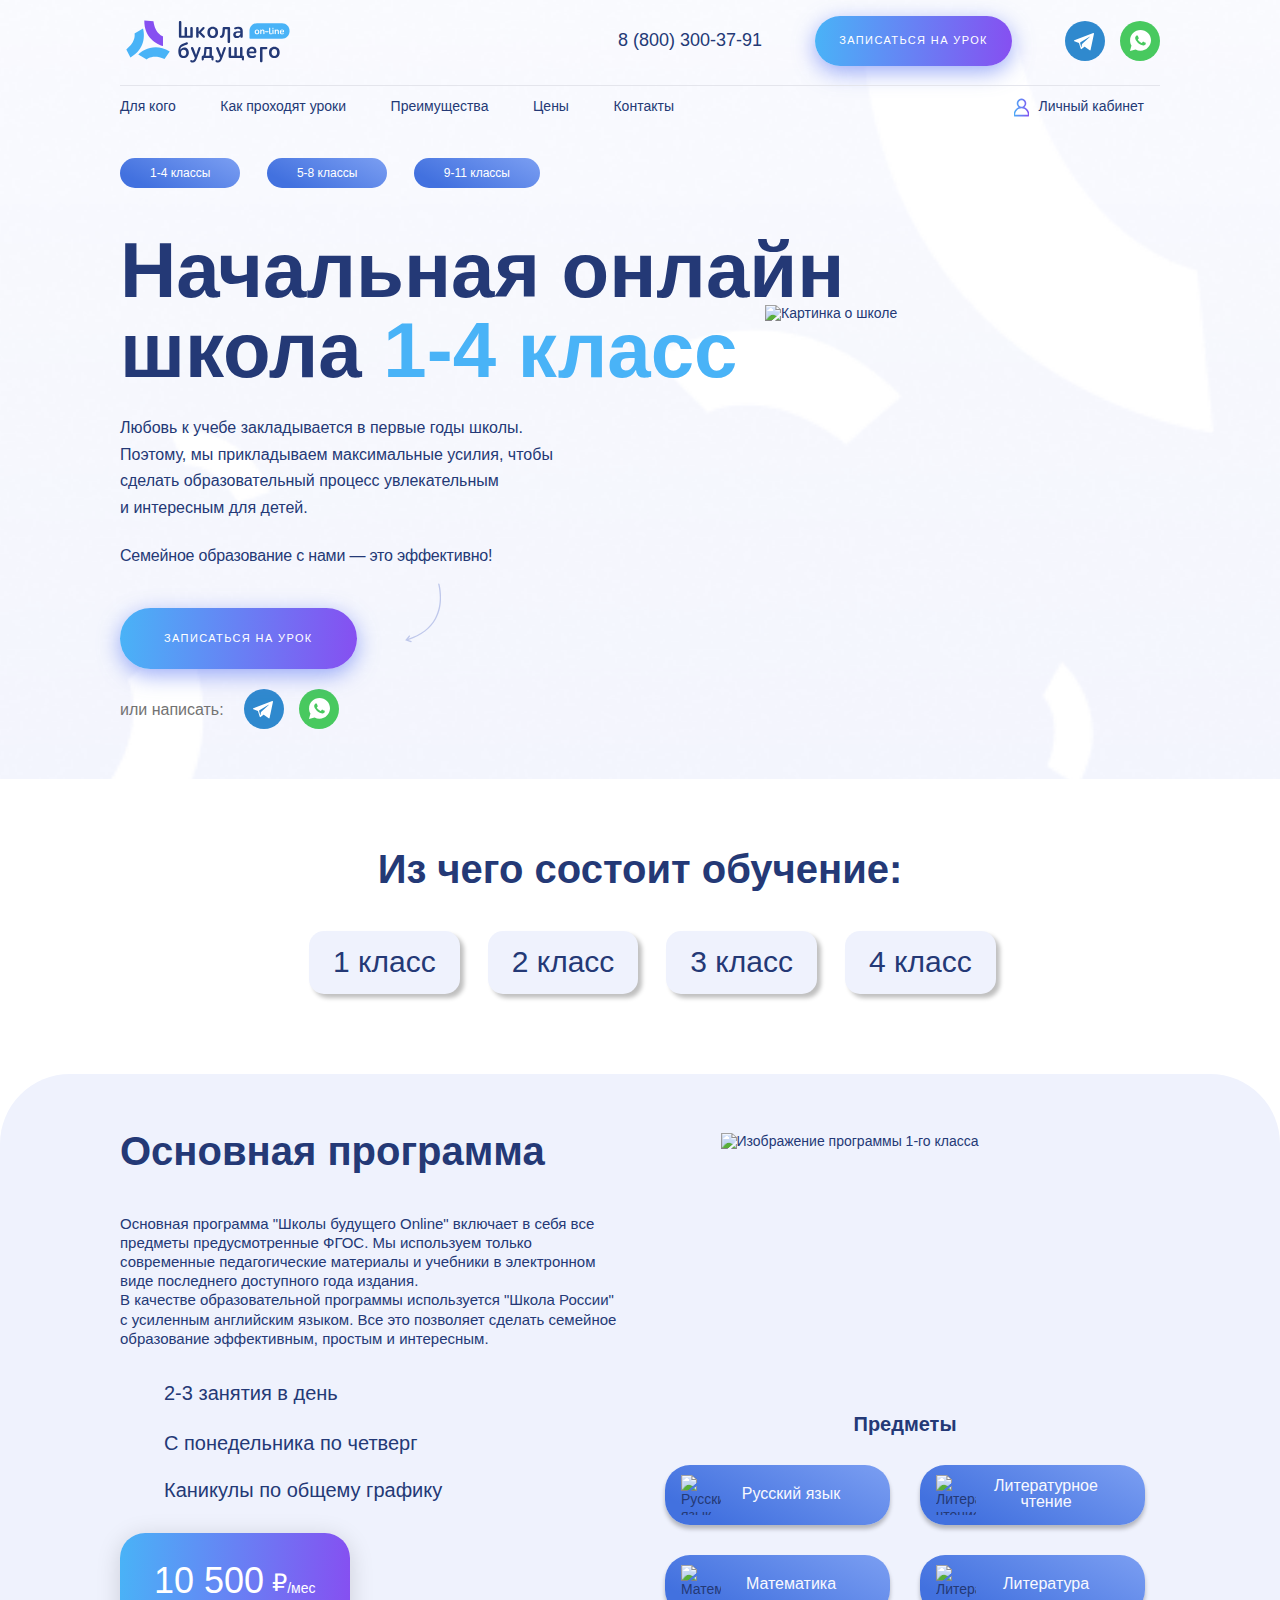
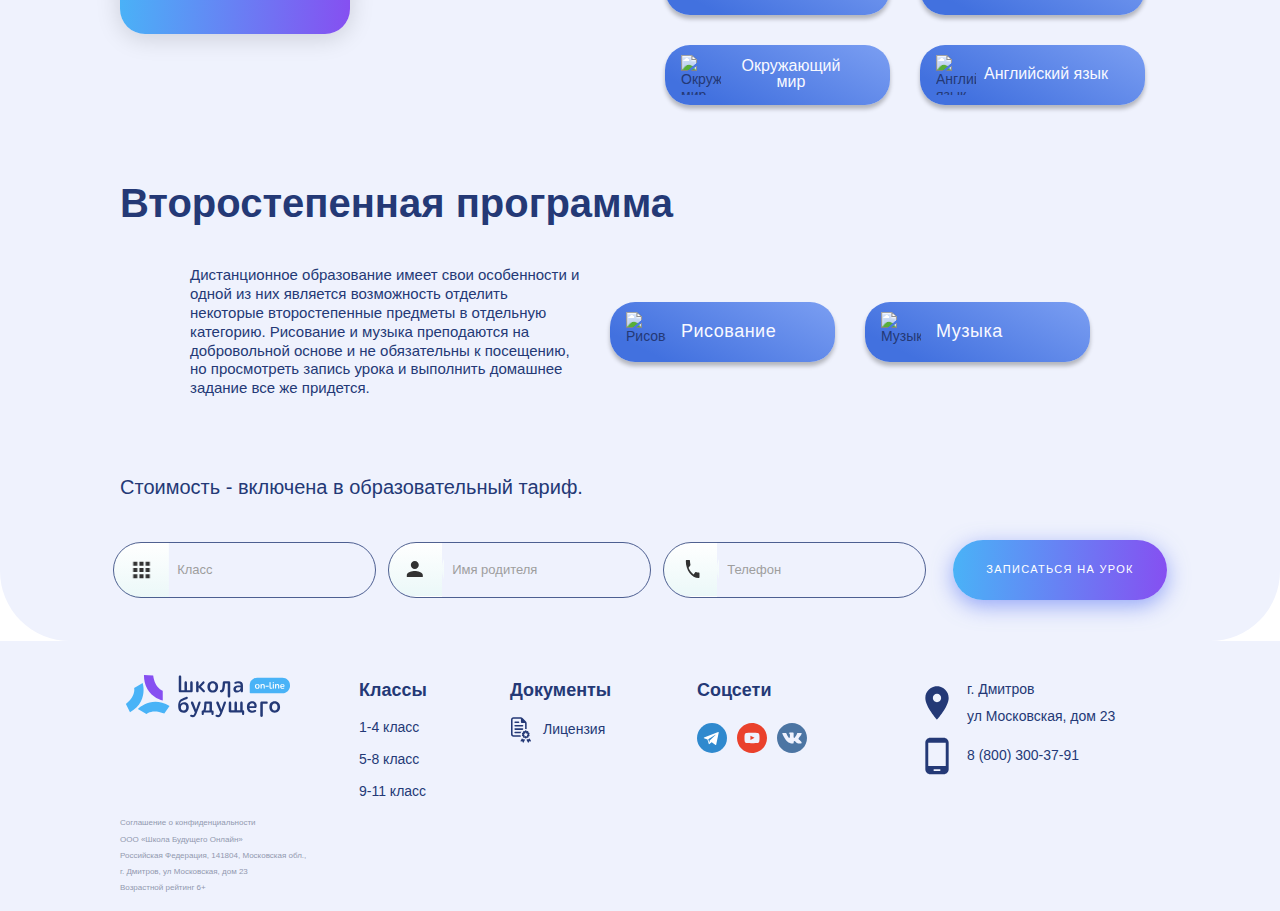
==== commit c937ca54: "24.05.2024 add section about-programm . version 1920px" ====
--- a/grades-1-4.html
+++ b/grades-1-4.html
@@ -197,7 +197,7 @@
 					<p class="programm__description">
 						Основная программа "Школы будущего&nbsp;Online" включает в&nbsp;себя все предметы
 						предусмотренные
-						ФГОС. Мы&nbsp;используем только современные педагогические материалы и&nbsp;учебники в электронном виде
+						ФГОС.&nbsp;Мы используем только современные педагогические материалы и&nbsp;учебники в электронном виде
 						последнего доступного года издания. <br class="transfer-text">
 						В&nbsp;качестве&nbsp;образовательной программы используется "Школа России" с&nbsp;усиленным
 						английским языком. Все это позволяет сделать семейное образование эффективным, простым и интересным.
@@ -280,7 +280,7 @@
 						Дистанционное образование имеет свои особенности и одной из&nbsp;них является возможность отделить
 						некоторые второстепенные предметы в&nbsp;отдельную категорию. Рисование и&nbsp;музыка преподаются
 						на добровольной основе и&nbsp;не&nbsp;обязательны к посещению, но&nbsp;просмотреть запись урока
-						и выполнить домашнее задание все&nbsp;же&nbsp;придется.
+						и выполнить домашнее задание&nbsp;все&nbsp;же придется.
 					</p>
 
 					<div class="about-programm__subjects subjects subjects_secondary-programm">
@@ -315,7 +315,7 @@
 								</div>
 								<div class="form__input-wrapper form__input-wrapper_grades-pages">
 									<input class="form__input form__input_grades-pages" type="tel" name="phone"
-										placeholder="Телефон родителя" />
+										id="grades-pages-form-imput-phone" placeholder="Телефон родителя" />
 								</div>
 
 								<div class="form__button-wrapper form__button-wrapper_grades-pages">
--- a/styles/css/style-grades-1-4.css
+++ b/styles/css/style-grades-1-4.css
@@ -425,9 +425,13 @@
     padding: 35px 26px;
   }
 }
+@media (min-width: 760px) {
+  .form-wrapper_grades-pages {
+    margin: 0 auto;
+  }
+}
 @media (min-width: 1000px) {
   .form-wrapper_grades-pages {
-    margin: 0 auto;
     max-width: 1139px;
     min-width: 900px;
     min-height: 60px;
@@ -541,6 +545,11 @@
     border: 1px solid rgba(36, 57, 118, 0.8);
   }
 }
+@media (min-width: 1000px) {
+  .form__input_grades-pages {
+    min-width: 263px;
+  }
+}
 .form__button {
   font-family: "Gotham700", sans-serif;
   color: #fff;
@@ -574,6 +583,11 @@
     padding: 10px 0 0;
   }
 }
+@media (min-width: 768px) {
+  .form__button-wrapper_grades-pages {
+    padding: 10px 0 20px;
+  }
+}
 @media (min-width: 1000px) {
   .form__button-wrapper_grades-pages {
     padding: 0;
@@ -585,7 +599,6 @@
     background: linear-gradient(273deg, #864ff1 0%, #49b3f7 100%);
     box-shadow: 0 6px 21px 0 rgba(104, 130, 245, 0.67);
     font-size: 11px;
-    letter-spacing: 0.12em;
   }
 }
 @media (min-width: 768px) {
@@ -594,7 +607,7 @@
     background: linear-gradient(27deg, #4271df 16.72%, #789cf1 95.45%);
     box-shadow: none;
     font-size: 10px;
-    letter-spacing: 0;
+    letter-spacing: 0.12em;
   }
 }
 @media (min-width: 1000px) {
@@ -604,7 +617,12 @@
     background: linear-gradient(273deg, #864ff1 0%, #49b3f7 100%);
     box-shadow: 0 6px 21px 0 rgba(104, 130, 245, 0.67);
     font-size: 11px;
-    letter-spacing: 0.12em;
+  }
+}
+@media (min-width: 1920px) {
+  .form__button_grades-pages {
+    padding: 28px 57px;
+    margin-left: -2px;
   }
 }
 .form__agreement-text {
@@ -1542,6 +1560,7 @@
 }
 .programm__price {
   padding: 20px 35px 23px 34px;
+  box-shadow: 0 4px 25px 0 rgba(0, 0, 0, 0.15);
 }
 .programm__price > span {
   font-family: "Gotham500", sans-serif;
@@ -1842,7 +1861,7 @@
     -moz-column-gap: 70px;
          column-gap: 70px;
   }
-  .subjects__list_secondary {
+  .subjects__list_secondary-programm {
     flex-direction: column;
   }
   .subjects__item {
@@ -1884,6 +1903,7 @@
   }
   .about-programm__form-block-heading {
     font-size: 20px;
+    font-weight: 500;
     text-align: start;
     margin: 1px 0 42px;
   }
@@ -1928,6 +1948,88 @@
   }
   .subjects_name_secondary-programm {
     letter-spacing: 0;
+  }
+}
+@media (min-width: 1920px) {
+  .about-programm {
+    padding: 70px 0 60px;
+    border-radius: 192px;
+    max-width: 1648px;
+    margin: 0 auto;
+  }
+  .about-programm .center {
+    row-gap: 61px;
+  }
+  .about-programm__image {
+    min-width: 384px;
+    min-height: 243.67px;
+    width: 68%;
+    margin: 0 auto;
+    position: relative;
+    top: -30px;
+    left: -7px;
+  }
+  .about-programm__secondary-programm {
+    justify-content: space-between;
+  }
+  .about-programm__form-block {
+    margin: -68px 0 0;
+  }
+  .about-programm__form-block-heading {
+    margin: 0 0 39px;
+  }
+  .about-programm__form-wrapper {
+    padding: 0;
+    min-height: 67px;
+  }
+  .programm__title {
+    margin: 0px 0 22px;
+  }
+  .programm__description {
+    max-width: 457px;
+    margin: 0 0 42px;
+    line-height: 128%;
+  }
+  .programm__banner {
+    gap: 27px;
+    row-gap: 25px;
+  }
+  .programm__feature-list {
+    min-height: 168px;
+    gap: 38px;
+  }
+  .programm__feature-list .programm__feature-item:nth-child(2) {
+    padding-top: 3px;
+  }
+  .programm__feature-item:nth-child(2)::before {
+    top: -1px;
+    height: 25.6px;
+  }
+  .programm__feature-item:nth-child(3)::before {
+    left: 0;
+  }
+  .subjects {
+    margin: -106px 0 0;
+  }
+  .subjects_secondary-programm {
+    margin: -97px 0 0;
+  }
+  .subjects__title {
+    margin: 0 0 35px;
+  }
+  .subjects__item {
+    max-width: 262px;
+    padding: 24px 43px 24px 16px;
+    height: 68px;
+  }
+  .subjects__name {
+    font-size: 20px;
+    min-width: 191px;
+    top: 0;
+  }
+  .subjects__name_secondary-programm {
+    padding-left: 29px;
+    top: -2px;
   }
 }
 .footer {
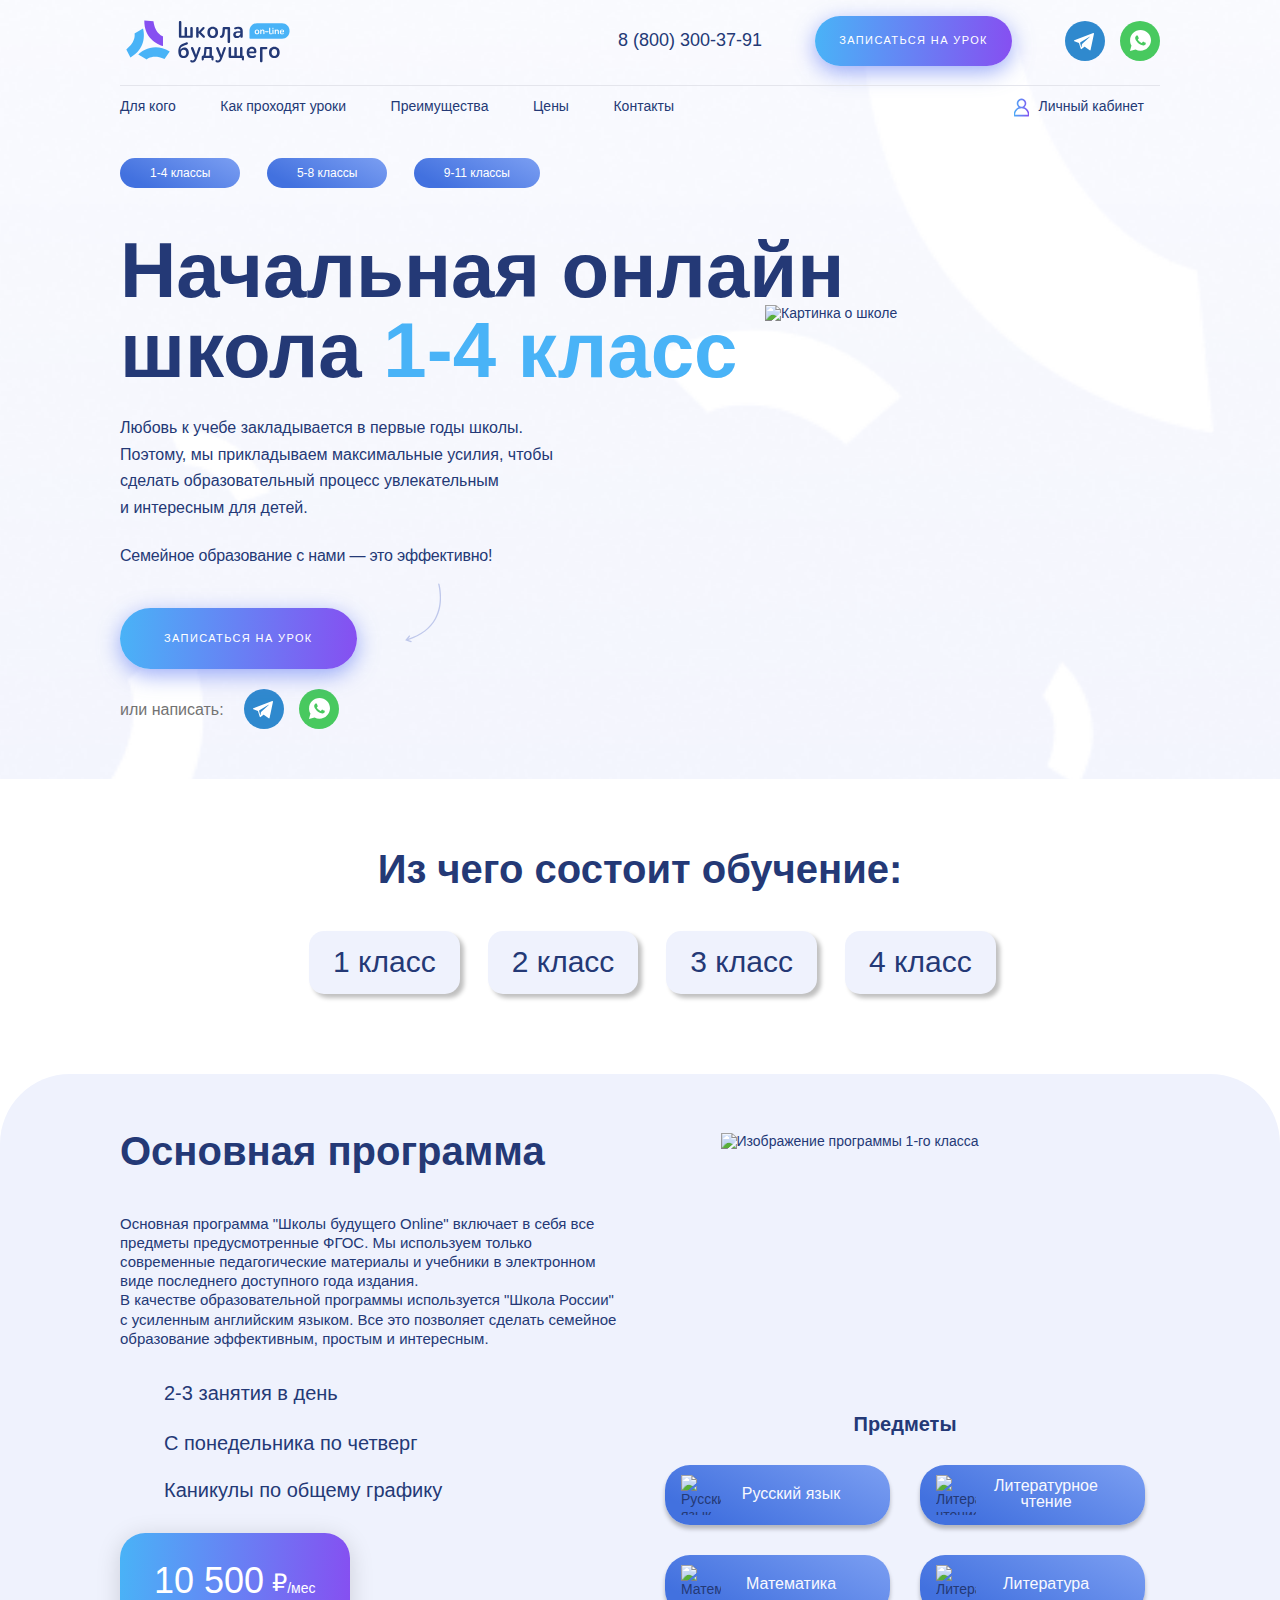
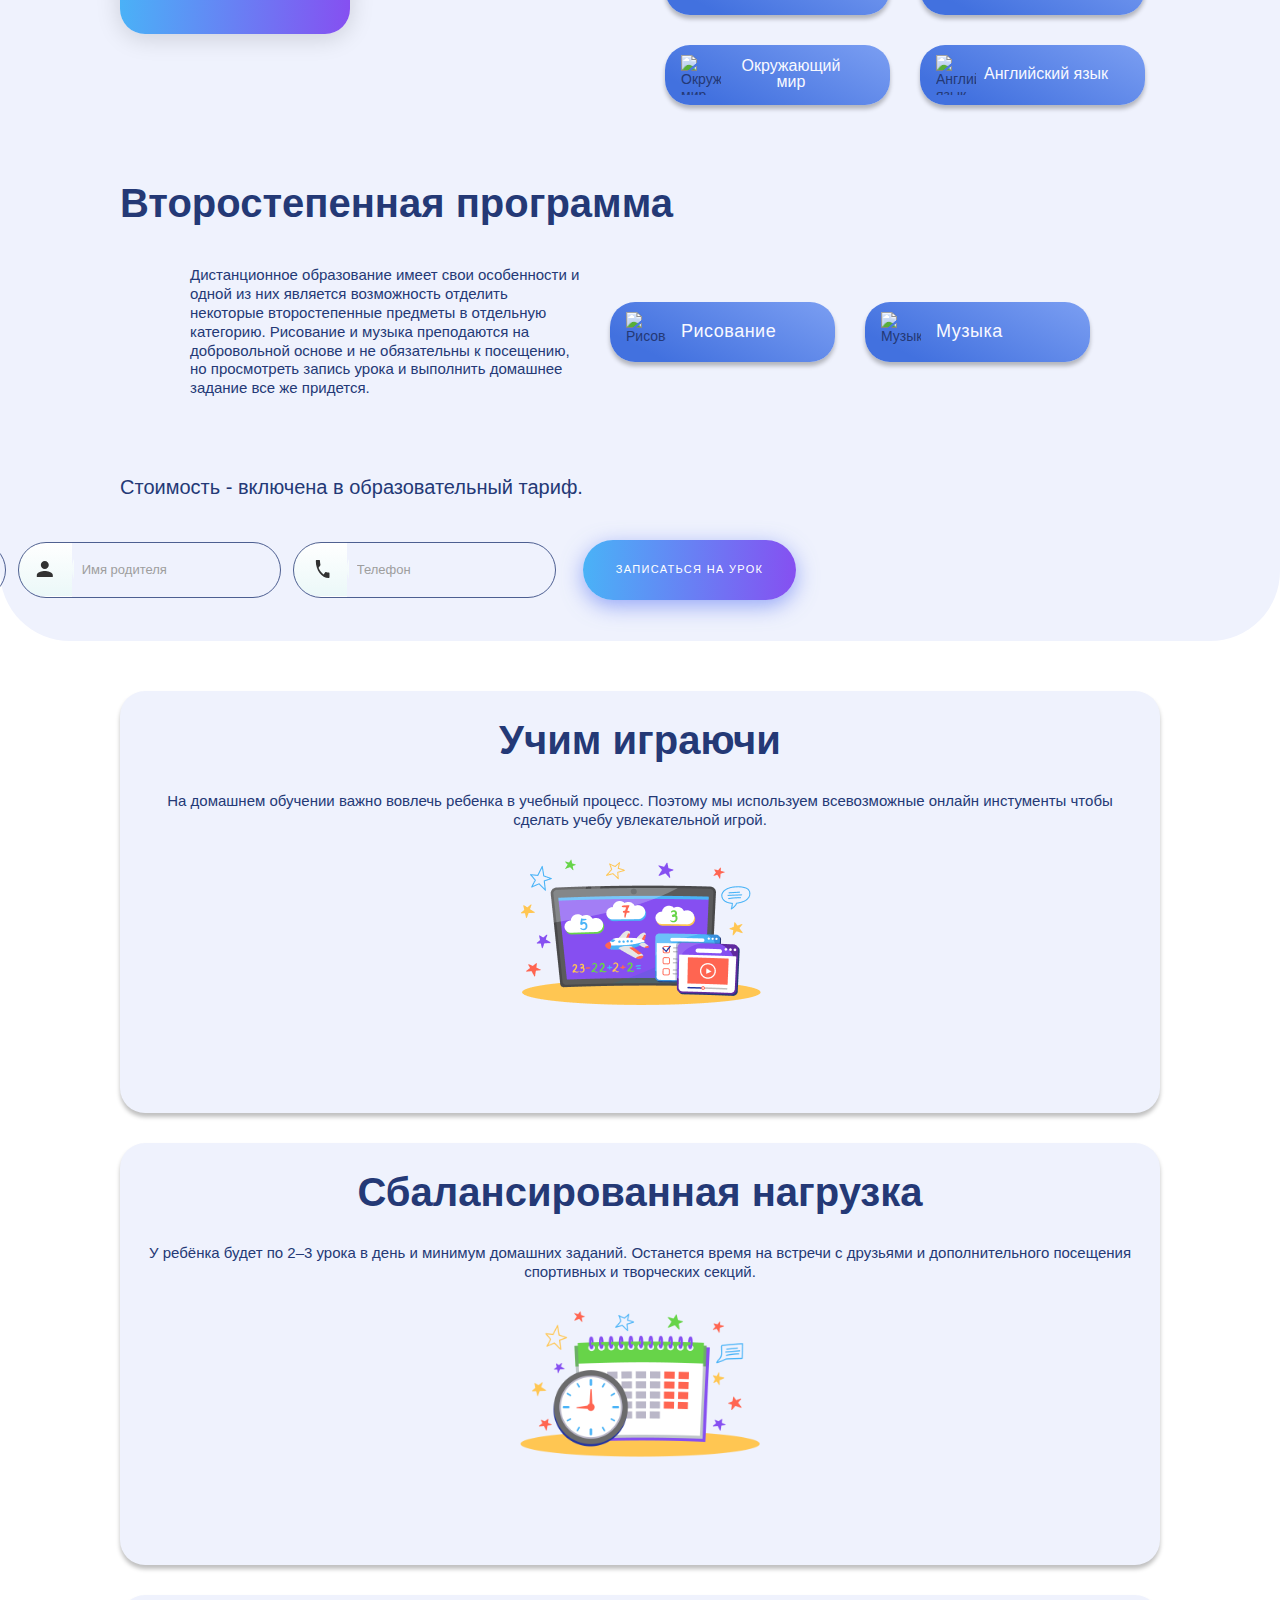
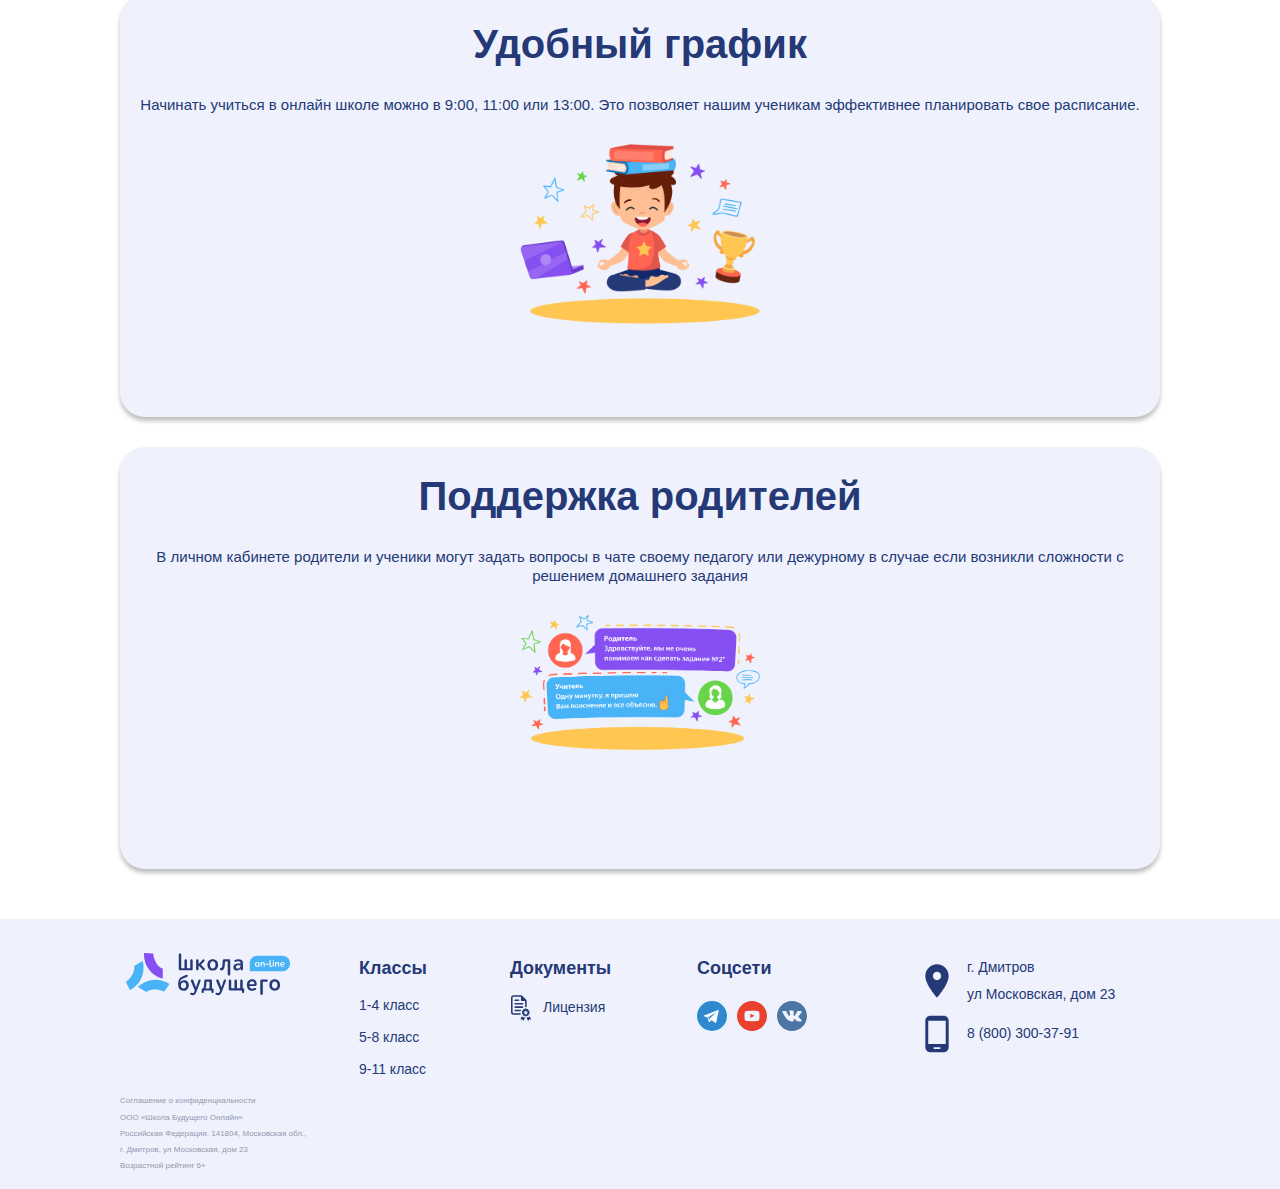
==== commit ea272f07: "26.05.2024 add section advantages-grade . version 320px" ====
--- a/grades-1-4.html
+++ b/grades-1-4.html
@@ -333,6 +333,142 @@
 				</section>
 			</div>
 		</section>
+
+		<!-- Блок для страницы "5-8 классы" -->
+		<!-- <div class="advantages-grade advantages-grade_grades-5-8">
+			<div class="center">
+				<div class="advantages-grade__inner">
+					<ul class="advantages-grade__list advantages-grade__list_left">
+						<li class="advantages-grade__item">
+							<article class="advntages-grade__card">
+								<h2 class="advantages-grade__card-heading">Ищем сильные стороны</h2>
+								<p class="advantages-grade__card-text">
+									Начиная с 5-го класса мы ведем статистическую работу с целью определить сильные и слабые стороны
+									учащегося. На основе этих данных мы даем рекомендации по выбору предметов для ОГЭ
+								</p>
+								<div class="advantages-grade__card-img-wrapper">
+									<img class="advantages-grade__card-img advantages-grade__card-img_grades-5-8"
+										src="./images/advantages-grade/grades-5-8-pic-1.png"
+										alt="Аватарка Ани Луцкой с графиком её характеристик">
+								</div>
+							</article>
+						</li>
+						<li class="advantages-grade__item">
+							<article class="advntages-grade__card">
+								<h2 class="advantages-grade__card-heading">Концентрация&nbsp;на важном</h2>
+								<p class="advantages-grade__card-text">
+									У ребёнка будет по 3–5 урока в день и минимум домашних заданий. Останется время на встречи с друзьями
+									и дополнительного посещения спортивных и творческих секций.
+								</p>
+								<div class="advantages-grade__card-img-wrapper">
+									<img class="advantages-grade__card-img"
+										src="./images/advantages-grade/grades-5-8-pic-2.png" alt="Картинка часов и календаря">
+								</div>
+							</article>
+						</li>
+
+					</ul>
+					<ul class="advantages-grade__list advantages-grade__list_right">
+						<li class="advantages-grade__item advantages-grade__item_right">
+							<article class="advntages-grade__card">
+								<h2 class="advantages-grade__card-heading">Удобный график</h2>
+								<p class="advantages-grade__card-text">
+									У ребёнка будет по 3–5 урока в день и минимум домашних заданий. Останется время на встречи с друзьями
+									и дополнительного посещения спортивных и творческих секций.
+								</p>
+								<div class="advantages-grade__card-img-wrapper">
+									<img class="advantages-grade__card-img"
+										src="./images/advantages-grade/grades-pic-3.png" alt="Картинка мальчика в позе лотоса">
+								</div>
+							</article>
+						</li>
+						<li class="advantages-grade__item advantages-grade__item_right">
+							<article class="advntages-grade__card">
+								<h2 class="advantages-grade__card-heading">Поддержка родителей</h2>
+								<p class="advantages-grade__card-text">
+									В личном кабинете ученик может задать вопрос в чате своему педагогу или дежурному в случае если он
+									испытывает сложности в решении домашнего задания
+								</p>
+								<div class="advantages-grade__card-img-wrapper">
+									<img class="advantages-grade__card-img"
+										src="./images/advantages-grade/grades-pic-4.png"
+										alt="Картинка примера общения в чате родителя с учителем">
+								</div>
+							</article>
+						</li>
+					</ul>
+				</div>
+			</div>
+		</div> -->
+		<!-- ============== -->
+
+		<div class="advantages-grade advantages-grade_grades-1-4">
+			<div class="center">
+				<div class="advantages-grade__inner">
+					<ul class="advantages-grade__list advantages-grade__list_left">
+						<li class="advantages-grade__item">
+							<article class="advntages-grade__card">
+								<h2 class="advantages-grade__card-heading">Учим играючи</h2>
+								<p class="advantages-grade__card-text">
+									На домашнем обучении важно вовлечь ребенка в учебный процесс. Поэтому мы используем всевозможные
+									онлайн инстументы чтобы сделать учебу увлекательной игрой.
+								</p>
+								<div class="advantages-grade__card-img-wrapper">
+									<img class="advantages-grade__card-img advantages-grade__card-img_grades-1-4"
+										src="./images/advantages-grade/grades-1-4-pic-1.png"
+										alt="Аватарка Ани Луцкой с графиком её характеристик">
+								</div>
+							</article>
+						</li>
+						<li class="advantages-grade__item">
+							<article class="advntages-grade__card">
+								<h2 class="advantages-grade__card-heading">Сбалансированная нагрузка</h2>
+								<p class="advantages-grade__card-text">
+									У ребёнка будет по 2–3 урока в&nbsp;день и минимум домашних заданий. Останется время на встречи с
+									друзьями
+									и дополнительного посещения
+									спортивных и творческих секций.
+								</p>
+								<div class="advantages-grade__card-img-wrapper">
+									<img class="advantages-grade__card-img advantages-grade__card-img_grades-1-4"
+										src="./images/advantages-grade/grades-5-8-pic-2.png" alt="Картинка часов и календаря">
+								</div>
+							</article>
+						</li>
+
+					</ul>
+					<ul class="advantages-grade__list advantages-grade__list_right">
+						<li class="advantages-grade__item advantages-grade__item_right">
+							<article class="advntages-grade__card">
+								<h2 class="advantages-grade__card-heading">Удобный график</h2>
+								<p class="advantages-grade__card-text">
+									Начинать учиться в онлайн школе можно в 9:00, 11:00 или 13:00. Это позволяет нашим ученикам
+									эффективнее планировать свое расписание.
+								</p>
+								<div class="advantages-grade__card-img-wrapper">
+									<img class="advantages-grade__card-img advantages-grade__card-img_grades-1-4"
+										src="./images/advantages-grade/grades-pic-3.png" alt="Картинка мальчика в позе лотоса">
+								</div>
+							</article>
+						</li>
+						<li class="advantages-grade__item advantages-grade__item_right">
+							<article class="advntages-grade__card">
+								<h2 class="advantages-grade__card-heading">Поддержка родителей</h2>
+								<p class="advantages-grade__card-text">
+									В личном кабинете родители и ученики могут задать вопросы в чате своему педагогу или дежурному в
+									случае если возникли сложности с решением домашнего задания
+								</p>
+								<div class="advantages-grade__card-img-wrapper">
+									<img class="advantages-grade__card-img advantages-grade__card-img_grades-1-4"
+										src="./images/advantages-grade/grades-pic-4.png"
+										alt="Картинка примера общения в чате родителя с учителем">
+								</div>
+							</article>
+						</li>
+					</ul>
+				</div>
+			</div>
+		</div>
 
 	</main>
 
--- a/styles/css/style-grades-1-4.css
+++ b/styles/css/style-grades-1-4.css
@@ -2,7 +2,7 @@
 @import "../css/nulling-styles.css";
 @import "../css/fonts.css";
 @import "animation-hover.css";
-.programm__title, .consists-of-education__title {
+.advantages-grade__card-heading, .programm__title, .consists-of-education__title {
   font-family: "ALSSchlangesans-Bold", sans-serif;
   margin: 0 0 30px;
   text-align: center;
@@ -11,22 +11,22 @@
 }
 
 @media (min-width: 415px) {
-  .programm__title, .consists-of-education__title {
+  .advantages-grade__card-heading, .programm__title, .consists-of-education__title {
     font-size: 34px;
   }
 }
 @media (min-width: 768px) {
-  .programm__title, .consists-of-education__title {
+  .advantages-grade__card-heading, .programm__title, .consists-of-education__title {
     font-size: 38px;
   }
 }
 @media (min-width: 1000px) {
-  .programm__title, .consists-of-education__title {
+  .advantages-grade__card-heading, .programm__title, .consists-of-education__title {
     font-size: 40px;
   }
 }
 @media (min-width: 1920px) {
-  .programm__title, .consists-of-education__title {
+  .advantages-grade__card-heading, .programm__title, .consists-of-education__title {
     font-size: 50px;
   }
 }
@@ -389,6 +389,15 @@
   align-items: center;
   flex-direction: column;
 }
+.form_grades-pages {
+  max-width: 240px;
+  width: 100%;
+}
+@media (min-width: 415px) {
+  .form_grades-pages {
+    max-width: 299px;
+  }
+}
 @media (min-width: 1000px) {
   .form_grades-pages {
     flex-direction: row;
@@ -413,6 +422,8 @@
 }
 .form-wrapper_grades-pages {
   margin: 0 auto;
+  padding: 30px 19px;
+  width: 100%;
 }
 @media (min-width: 415px) {
   .form-wrapper_grades-pages {
@@ -2032,6 +2043,59 @@
     top: -2px;
   }
 }
+.advantages-grade {
+  padding: 50px 0;
+}
+.advantages-grade__inner, .advantages-grade__list {
+  min-width: 280px;
+  width: 100%;
+  display: flex;
+  justify-content: center;
+  align-items: center;
+  flex-direction: column;
+  gap: 30px;
+}
+.advantages-grade__item {
+  border-radius: 25px;
+  background-color: #eff2fd;
+  min-width: 280px;
+  width: 100%;
+  min-height: 422px;
+  padding: 29.3px 20px 30px;
+  box-shadow: 0 4px 4px 0 rgba(0, 0, 0, 0.25);
+}
+.advantages-grade__item:nth-child(1) .advantages-grade__card-img_grades-5-8 {
+  width: 237.82px;
+  height: 126.6px;
+}
+.advantages-grade__item:nth-child(2) .advantages-grade__card-img {
+  width: 240px;
+  height: 145.84px;
+}
+.advantages-grade__item_right:nth-child(1) .advantages-grade__card-img {
+  width: 239.63px;
+  height: 179.16px;
+}
+.advantages-grade__item_right:nth-child(2) .advantages-grade__card-img {
+  width: 240px;
+  height: 135px;
+}
+.advantages-grade__card-heading {
+  line-height: 103%;
+}
+.advantages-grade__card-text {
+  font-size: 15px;
+  line-height: 127%;
+  margin: 0 0 30px;
+  text-align: center;
+}
+.advantages-grade__card-img {
+  margin: 0 auto;
+}
+.advantages-grade__card-img-wrapper {
+  width: 100%;
+}
+
 .footer {
   padding: 30px 0 14px;
   background: #eff2fd;
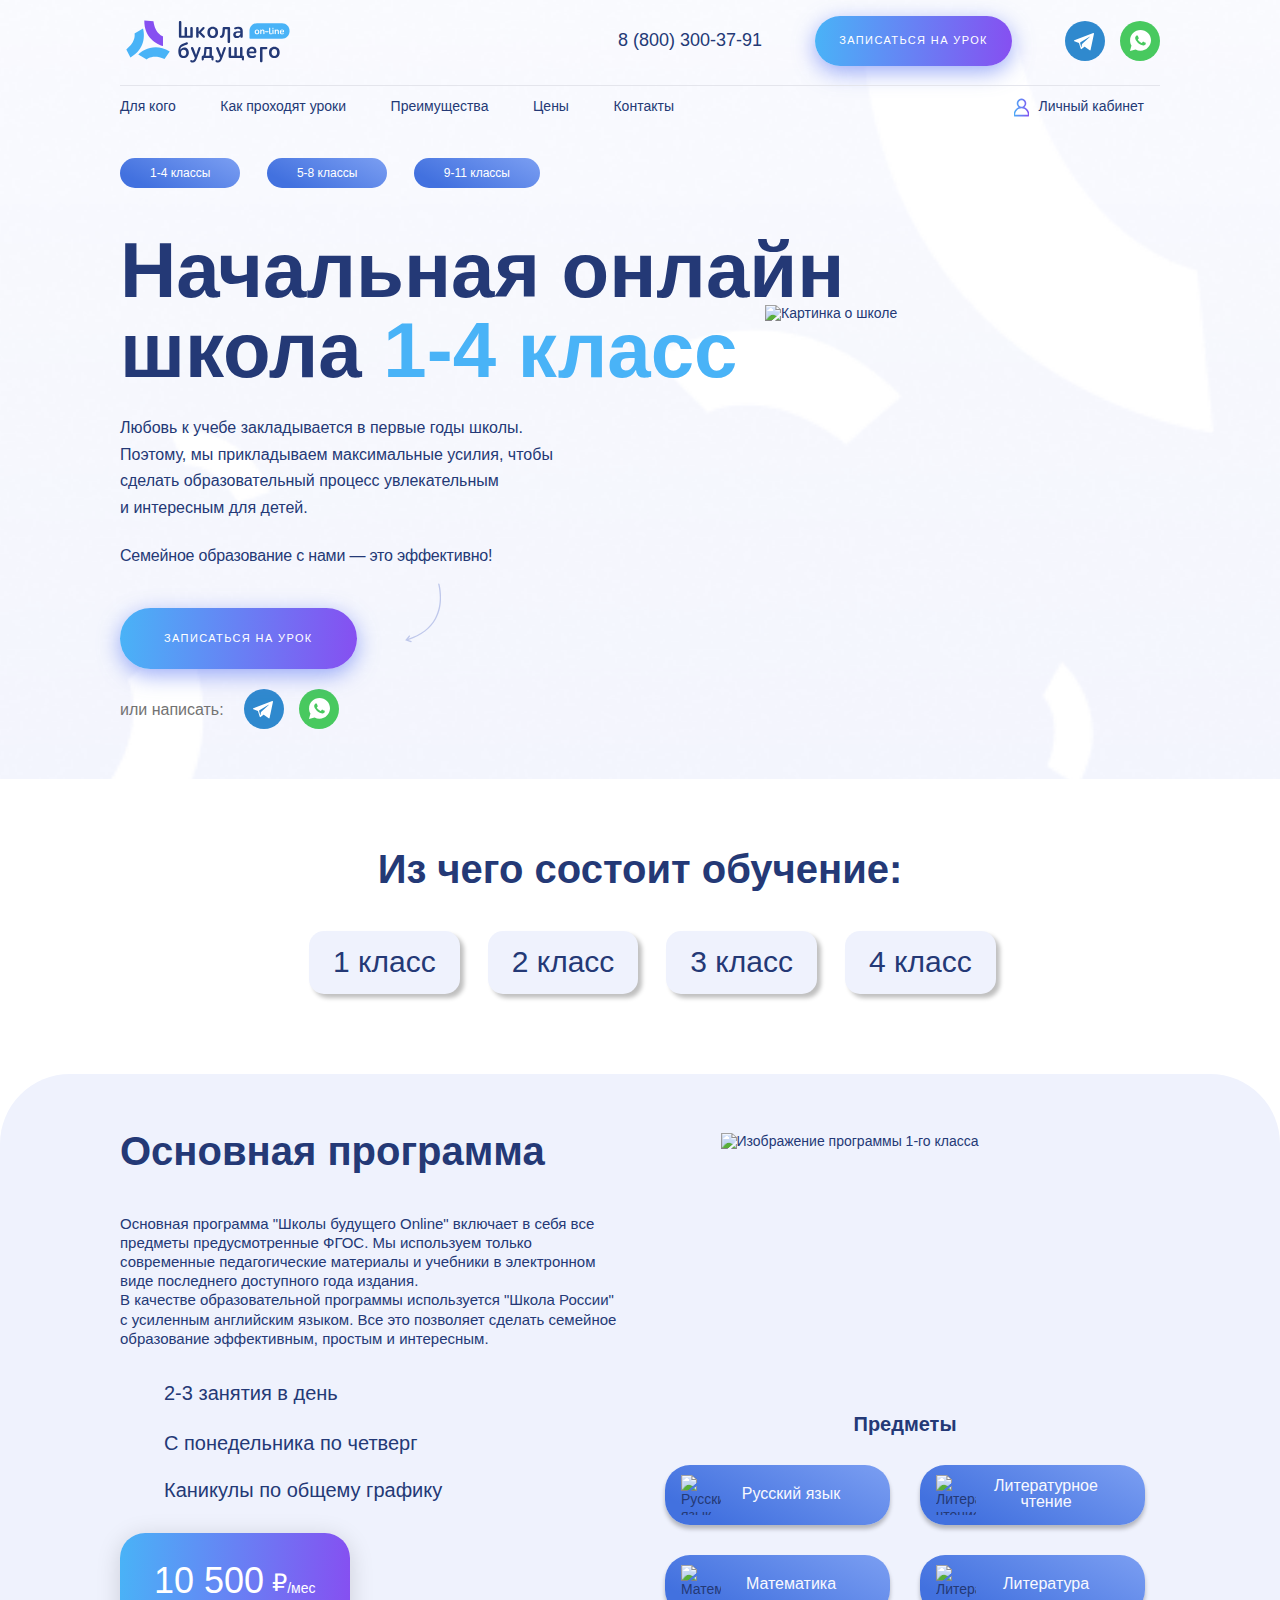
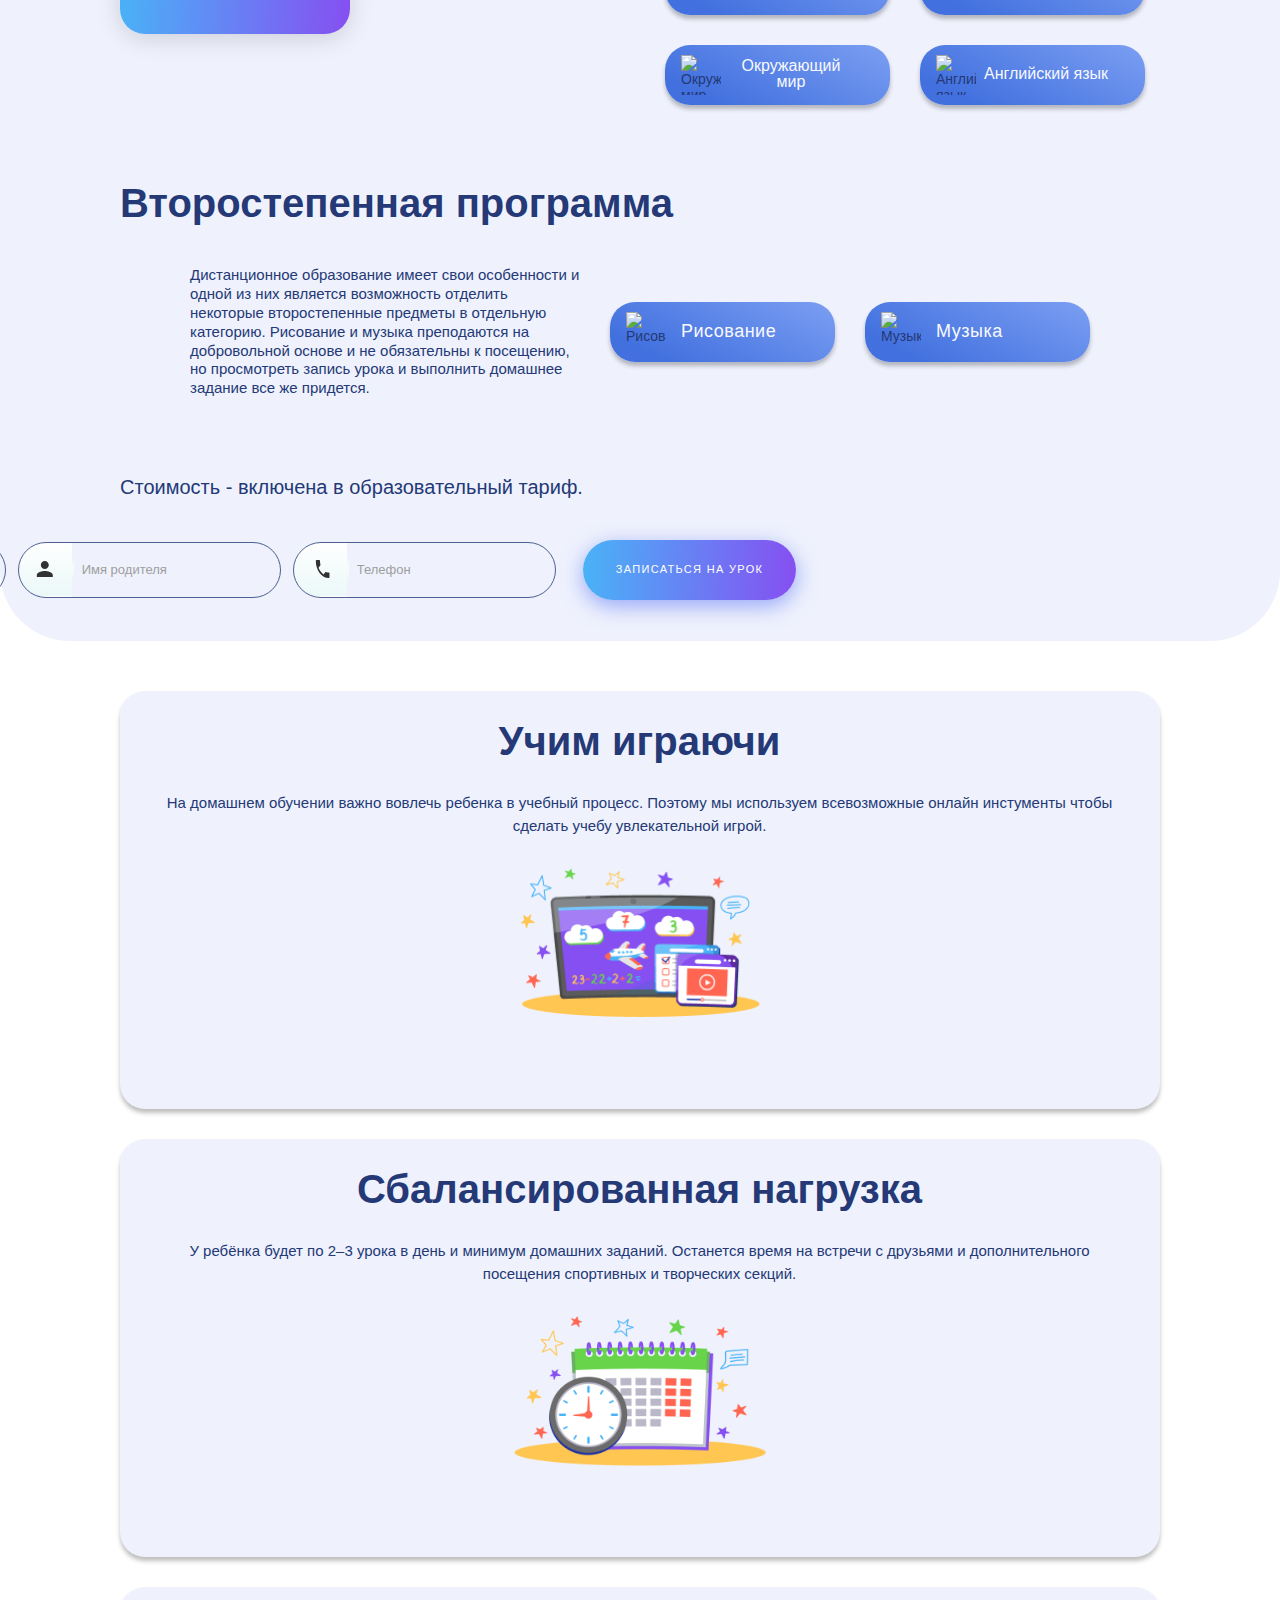
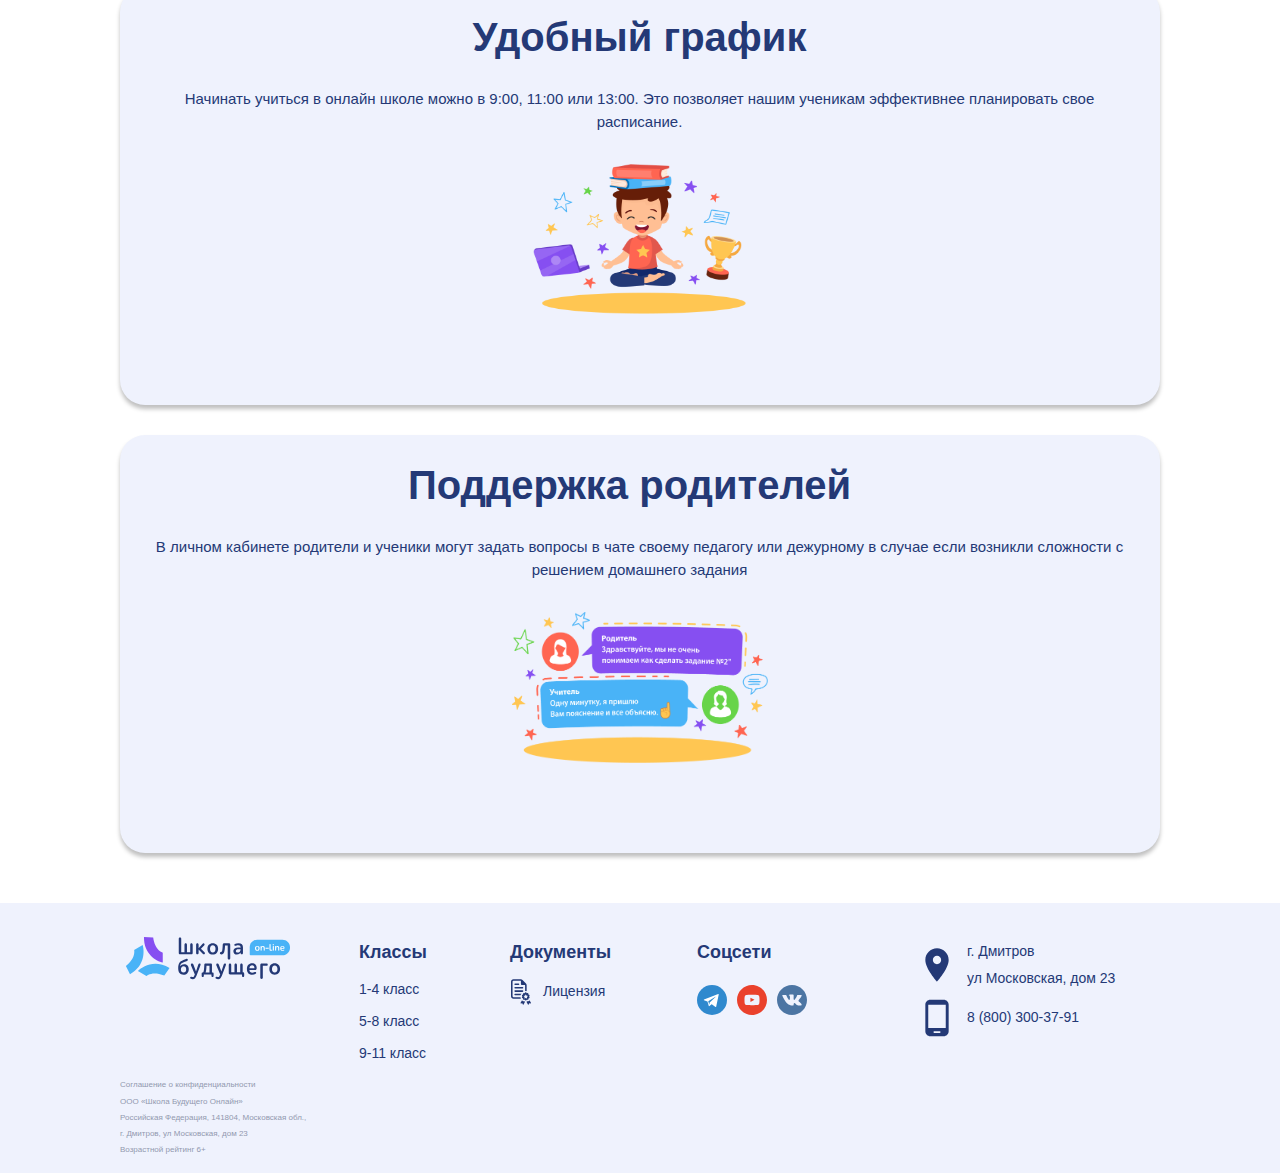
==== commit 2ccf02c1: "26.05.2024 add section advantages-grade . version 415px" ====
--- a/grades-1-4.html
+++ b/grades-1-4.html
@@ -338,7 +338,7 @@
 		<!-- <div class="advantages-grade advantages-grade_grades-5-8">
 			<div class="center">
 				<div class="advantages-grade__inner">
-					<ul class="advantages-grade__list advantages-grade__list_left">
+					<ul class="advantages-grade__list">
 						<li class="advantages-grade__item">
 							<article class="advntages-grade__card">
 								<h2 class="advantages-grade__card-heading">Ищем сильные стороны</h2>
@@ -405,7 +405,7 @@
 		<div class="advantages-grade advantages-grade_grades-1-4">
 			<div class="center">
 				<div class="advantages-grade__inner">
-					<ul class="advantages-grade__list advantages-grade__list_left">
+					<ul class="advantages-grade__list">
 						<li class="advantages-grade__item">
 							<article class="advntages-grade__card">
 								<h2 class="advantages-grade__card-heading">Учим играючи</h2>
@@ -437,6 +437,7 @@
 						</li>
 
 					</ul>
+
 					<ul class="advantages-grade__list advantages-grade__list_right">
 						<li class="advantages-grade__item advantages-grade__item_right">
 							<article class="advntages-grade__card">
--- a/styles/css/style-grades-1-4.css
+++ b/styles/css/style-grades-1-4.css
@@ -427,7 +427,7 @@
 }
 @media (min-width: 415px) {
   .form-wrapper_grades-pages {
-    padding: 36px 26px;
+    padding: 36px 26px 34px;
   }
 }
 @media (min-width: 480px) {
@@ -2096,6 +2096,36 @@
   width: 100%;
 }
 
+@media (min-width: 415px) {
+  .advantages-grade__item {
+    min-height: 418px;
+    padding: 30px 32px 30px 31px;
+  }
+  .advantages-grade__item:nth-child(1) .advantages-grade__card-img_grades-1-4 {
+    width: 240px;
+    height: 149px;
+  }
+  .advantages-grade__item:nth-child(2) .advantages-grade__card-img {
+    width: 252px;
+    height: 150.32px;
+  }
+  .advantages-grade__item_right:nth-child(1) .advantages-grade__card-img {
+    width: 213.28px;
+    height: 150px;
+  }
+  .advantages-grade__item_right:nth-child(2) .advantages-grade__card-img {
+    width: 256px;
+    height: 151px;
+  }
+  .advantages-grade__item_right:nth-child(2) .advantages-grade__card-heading {
+    white-space: nowrap;
+    position: relative;
+    left: -10px;
+  }
+  .advantages-grade__card-text {
+    line-height: 152%;
+  }
+}
 .footer {
   padding: 30px 0 14px;
   background: #eff2fd;
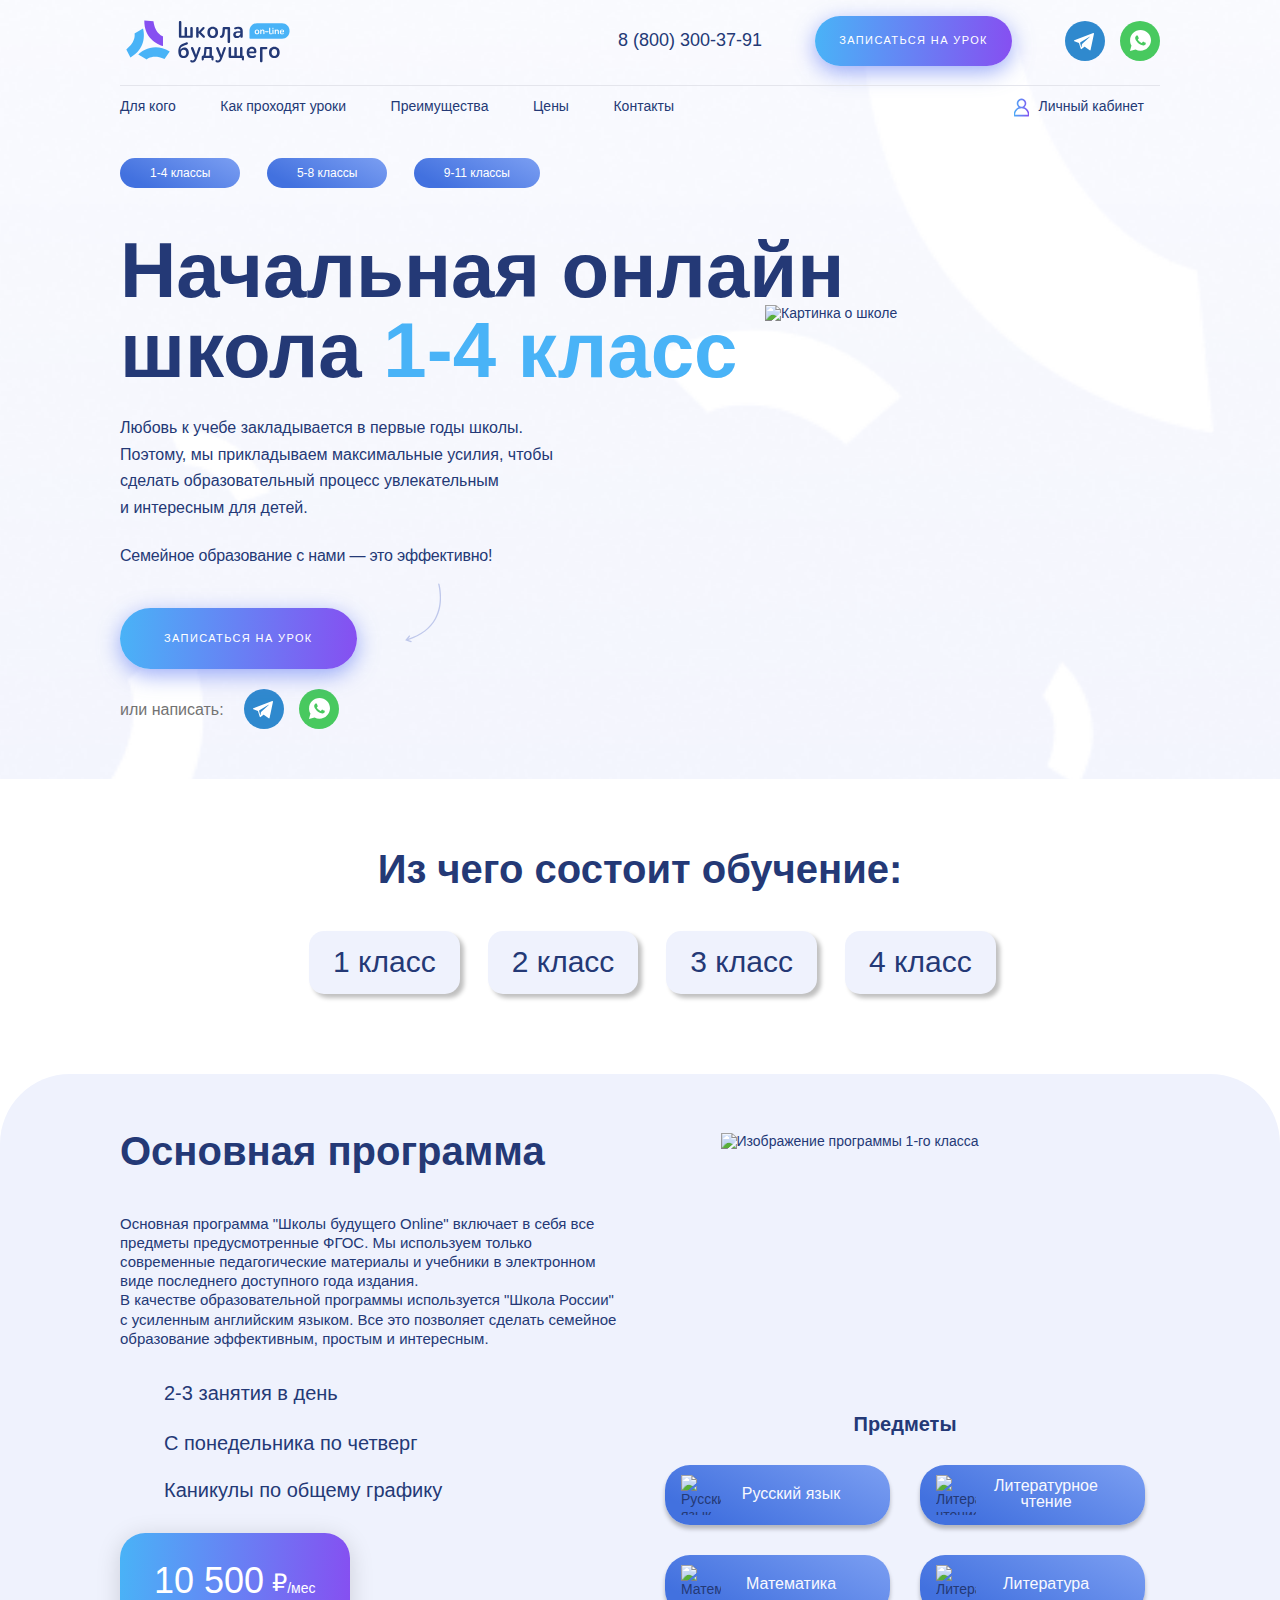
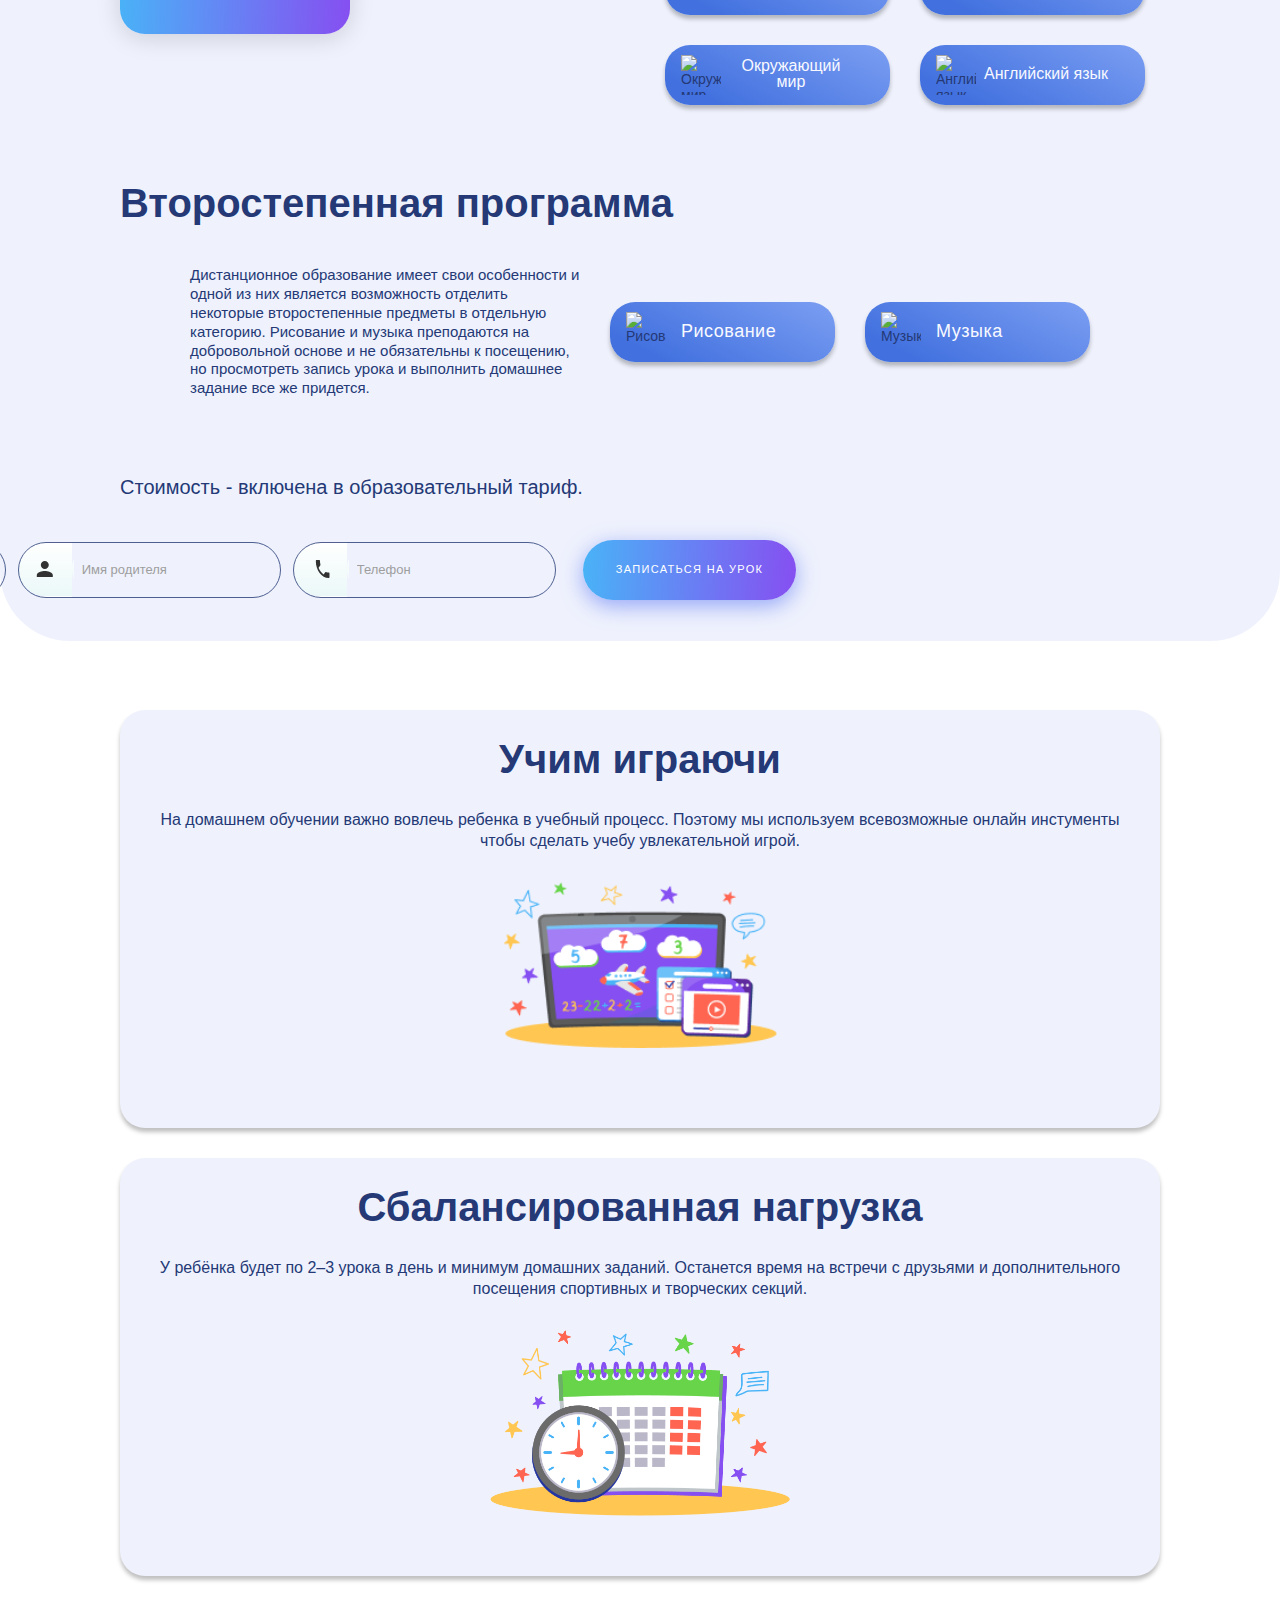
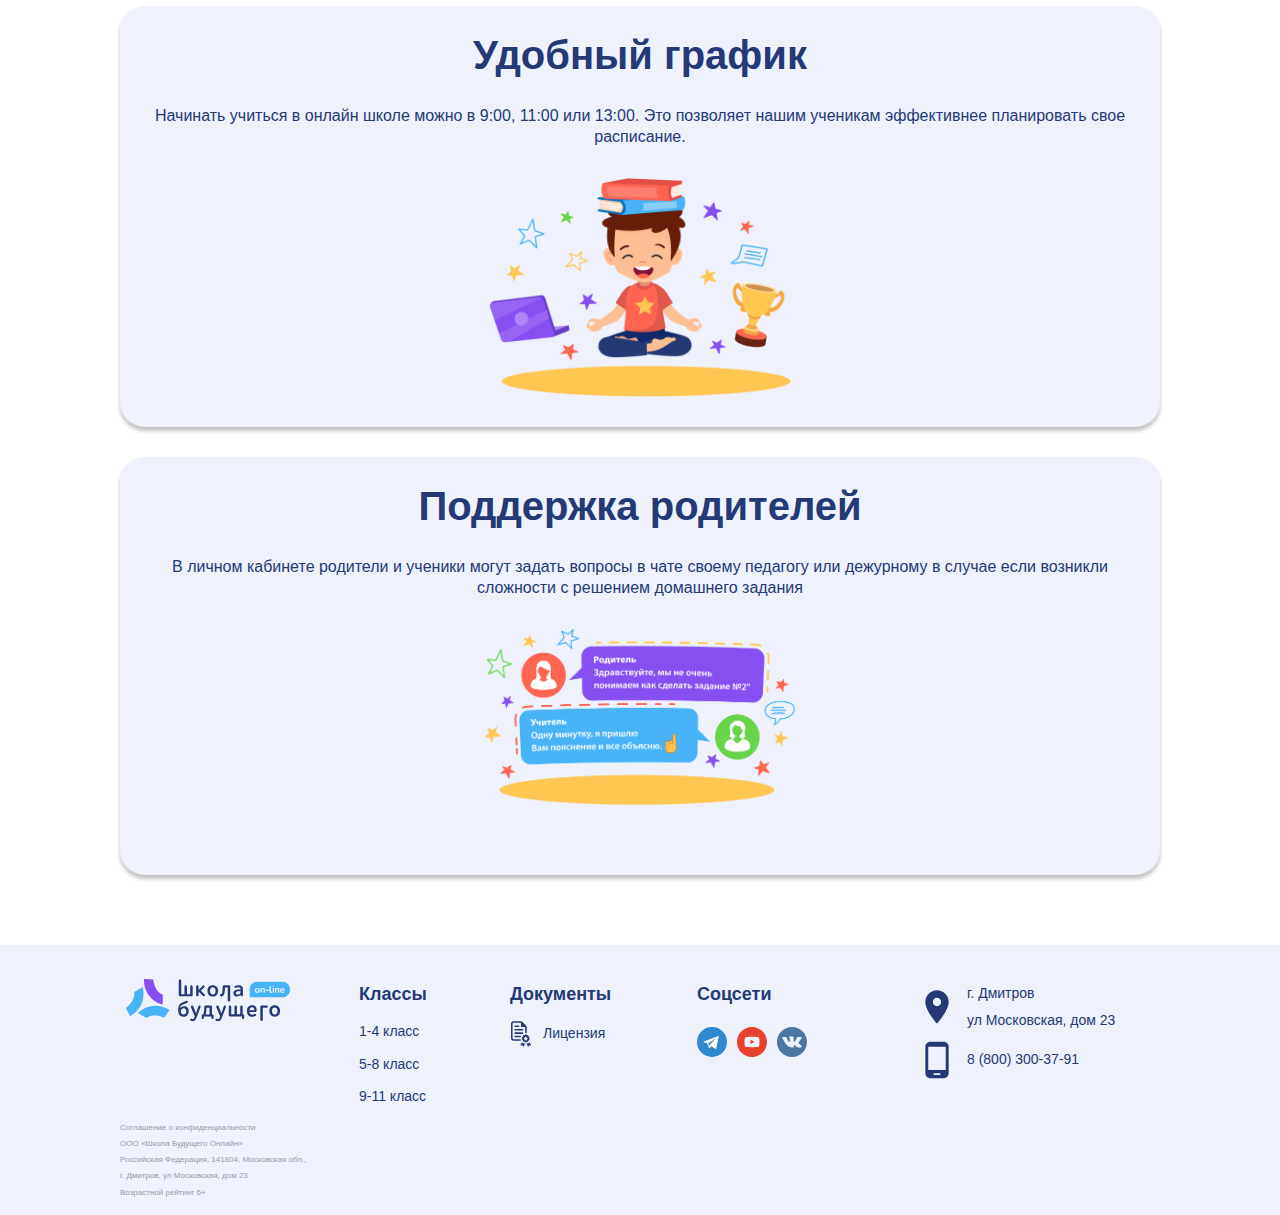
==== commit c483066f: "26.05.2024 add section advantages-grade . version 480px" ====
--- a/grades-1-4.html
+++ b/grades-1-4.html
@@ -415,8 +415,7 @@
 								</p>
 								<div class="advantages-grade__card-img-wrapper">
 									<img class="advantages-grade__card-img advantages-grade__card-img_grades-1-4"
-										src="./images/advantages-grade/grades-1-4-pic-1.png"
-										alt="Аватарка Ани Луцкой с графиком её характеристик">
+										src="./images/advantages-grade/grades-1-4-pic-1.png" alt="Картинка с гаджетами">
 								</div>
 							</article>
 						</li>
@@ -427,7 +426,7 @@
 									У ребёнка будет по 2–3 урока в&nbsp;день и минимум домашних заданий. Останется время на встречи с
 									друзьями
 									и дополнительного посещения
-									спортивных и творческих секций.
+									спортивных&nbsp;и&nbsp;творческих&nbsp;секций.
 								</p>
 								<div class="advantages-grade__card-img-wrapper">
 									<img class="advantages-grade__card-img advantages-grade__card-img_grades-1-4"
--- a/styles/css/style-grades-1-4.css
+++ b/styles/css/style-grades-1-4.css
@@ -432,13 +432,8 @@
 }
 @media (min-width: 480px) {
   .form-wrapper_grades-pages {
-    margin: 0 auto 40px;
+    margin: 0 auto;
     padding: 35px 26px;
-  }
-}
-@media (min-width: 760px) {
-  .form-wrapper_grades-pages {
-    margin: 0 auto;
   }
 }
 @media (min-width: 1000px) {
@@ -1713,7 +1708,7 @@
   .about-programm__form-block-heading {
     font-size: 18px;
     line-height: 103%;
-    margin: 0 0 29px;
+    margin: 0 0 31px;
   }
   .programm__description {
     font-size: 14px;
@@ -2124,6 +2119,41 @@
   }
   .advantages-grade__card-text {
     line-height: 152%;
+  }
+}
+@media (min-width: 480px) {
+  .advantages-grade {
+    padding: 69px 0 70px;
+  }
+  .advantages-grade .center {
+    padding: 0 50px;
+  }
+  .advantages-grade__item {
+    padding: 29px 30px 30px;
+  }
+  .advantages-grade__item:nth-child(1) .advantages-grade__card-img_grades-1-4 {
+    width: 274px;
+    height: 166px;
+  }
+  .advantages-grade__item:nth-child(2) .advantages-grade__card-img {
+    width: 300px;
+    height: 186px;
+  }
+  .advantages-grade__item_right:nth-child(1) .advantages-grade__card-img {
+    width: 302.57px;
+    height: 219px;
+  }
+  .advantages-grade__item_right:nth-child(2) .advantages-grade__card-img {
+    width: 310px;
+    height: 176px;
+  }
+  .advantages-grade__item_right:nth-child(2) .advantages-grade__card-heading {
+    white-space: wrap;
+    left: 0;
+  }
+  .advantages-grade__card-text {
+    font-size: 16px;
+    line-height: 131%;
   }
 }
 .footer {
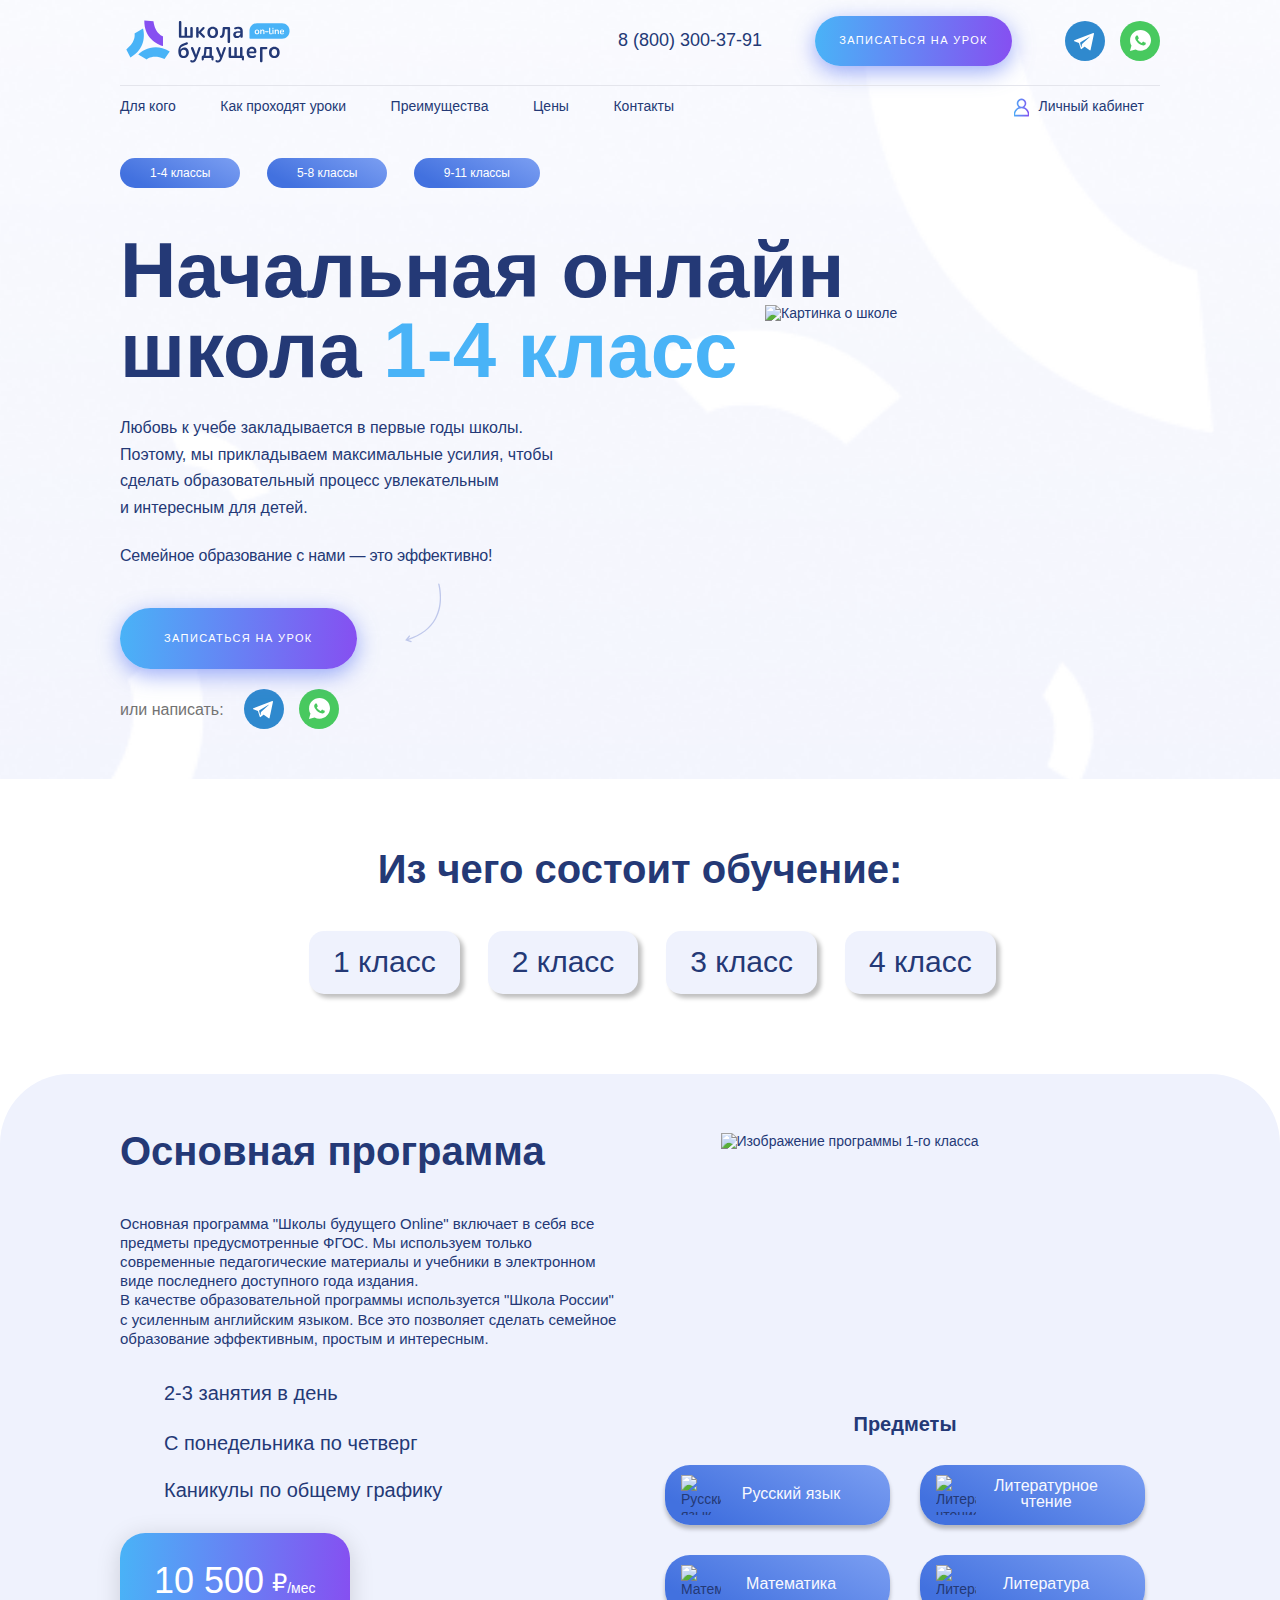
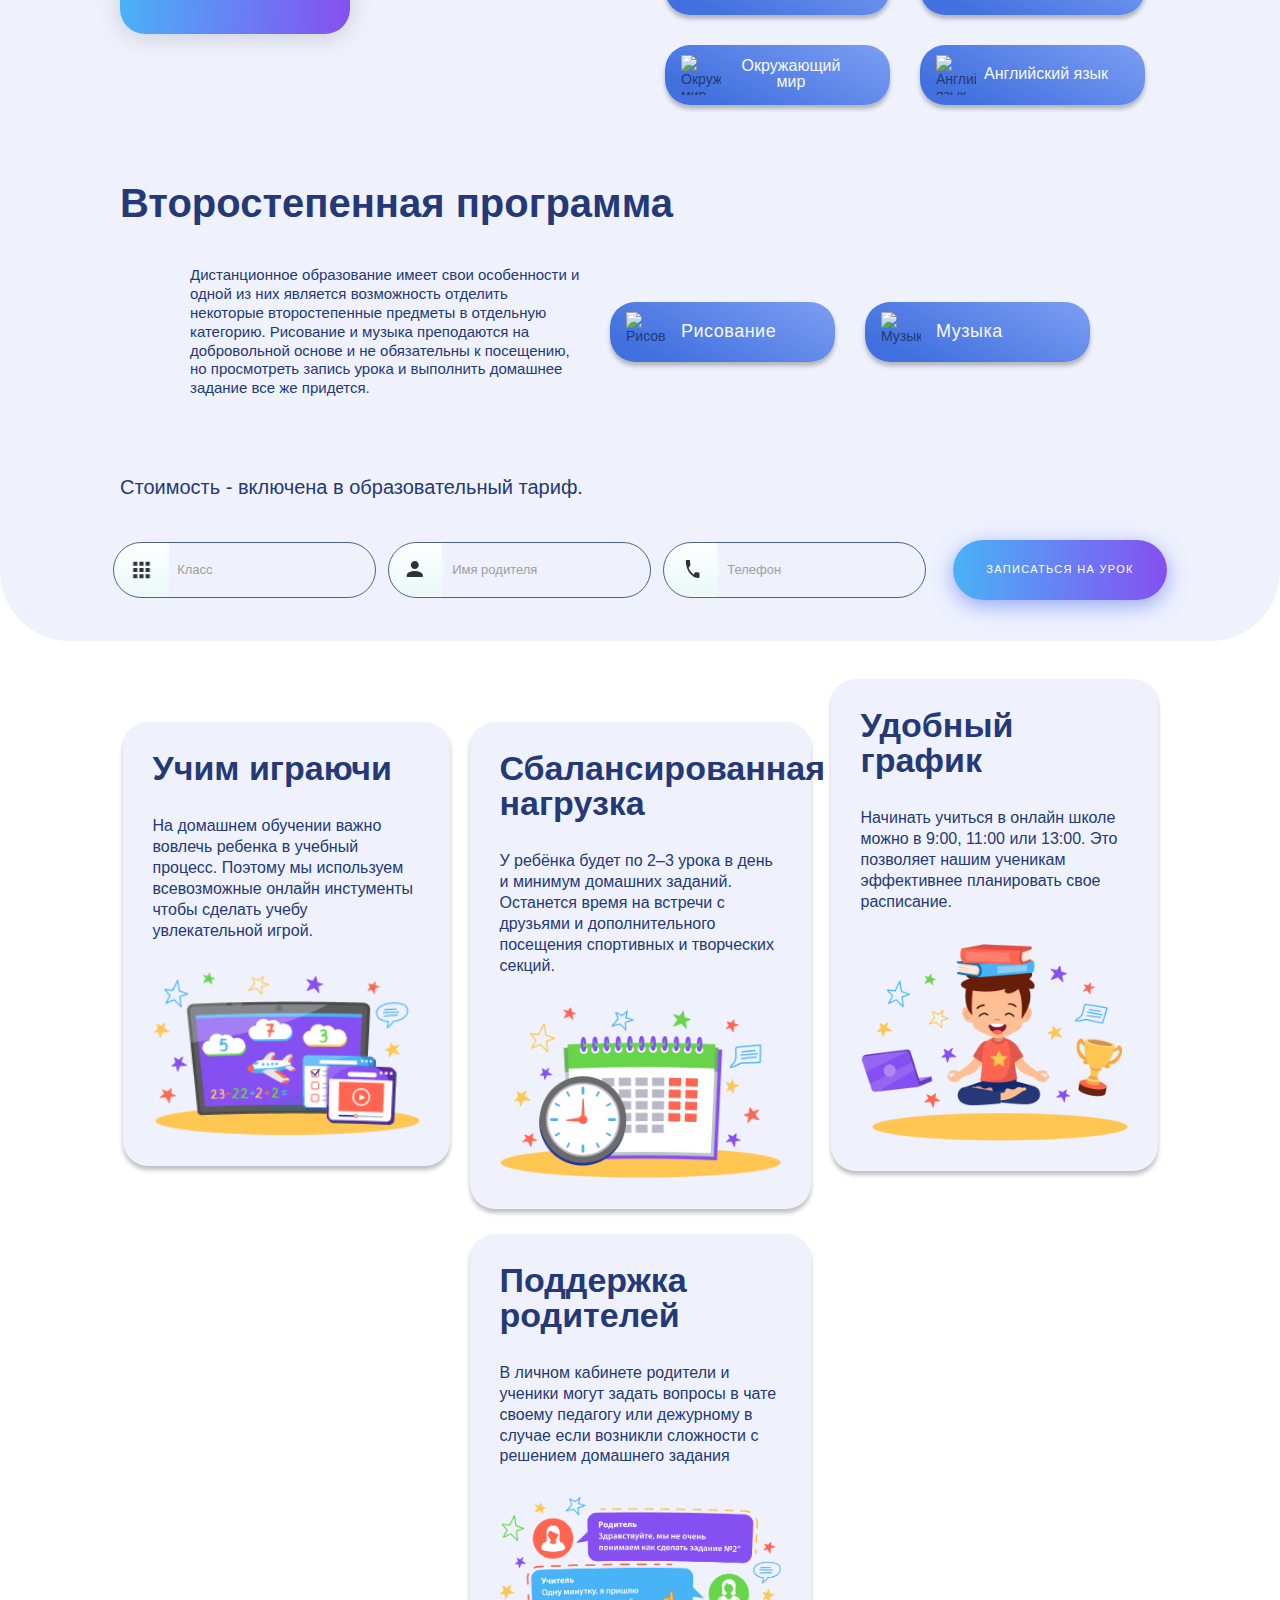
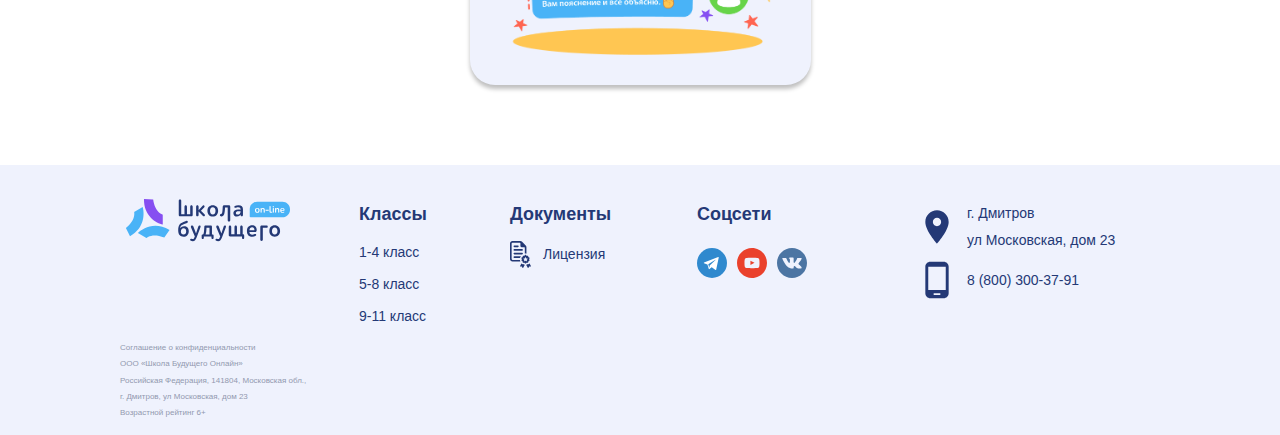
==== commit bcebc4d6: "26.05.2024 add section advantages-grade . version 768px" ====
--- a/grades-1-4.html
+++ b/grades-1-4.html
@@ -335,138 +335,129 @@
 		</section>
 
 		<!-- Блок для страницы "5-8 классы" -->
-		<!-- <div class="advantages-grade advantages-grade_grades-5-8">
+		<!-- 		<div class="advantages-grade advantages-grade_grades-5-8">
 			<div class="center">
-				<div class="advantages-grade__inner">
-					<ul class="advantages-grade__list">
-						<li class="advantages-grade__item">
-							<article class="advntages-grade__card">
-								<h2 class="advantages-grade__card-heading">Ищем сильные стороны</h2>
-								<p class="advantages-grade__card-text">
-									Начиная с 5-го класса мы ведем статистическую работу с целью определить сильные и слабые стороны
-									учащегося. На основе этих данных мы даем рекомендации по выбору предметов для ОГЭ
-								</p>
-								<div class="advantages-grade__card-img-wrapper">
-									<img class="advantages-grade__card-img advantages-grade__card-img_grades-5-8"
-										src="./images/advantages-grade/grades-5-8-pic-1.png"
-										alt="Аватарка Ани Луцкой с графиком её характеристик">
-								</div>
-							</article>
-						</li>
-						<li class="advantages-grade__item">
-							<article class="advntages-grade__card">
-								<h2 class="advantages-grade__card-heading">Концентрация&nbsp;на важном</h2>
-								<p class="advantages-grade__card-text">
-									У ребёнка будет по 3–5 урока в день и минимум домашних заданий. Останется время на встречи с друзьями
-									и дополнительного посещения спортивных и творческих секций.
-								</p>
-								<div class="advantages-grade__card-img-wrapper">
-									<img class="advantages-grade__card-img"
-										src="./images/advantages-grade/grades-5-8-pic-2.png" alt="Картинка часов и календаря">
-								</div>
-							</article>
-						</li>
-
-					</ul>
-					<ul class="advantages-grade__list advantages-grade__list_right">
-						<li class="advantages-grade__item advantages-grade__item_right">
-							<article class="advntages-grade__card">
-								<h2 class="advantages-grade__card-heading">Удобный график</h2>
-								<p class="advantages-grade__card-text">
-									У ребёнка будет по 3–5 урока в день и минимум домашних заданий. Останется время на встречи с друзьями
-									и дополнительного посещения спортивных и творческих секций.
-								</p>
-								<div class="advantages-grade__card-img-wrapper">
-									<img class="advantages-grade__card-img"
-										src="./images/advantages-grade/grades-pic-3.png" alt="Картинка мальчика в позе лотоса">
-								</div>
-							</article>
-						</li>
-						<li class="advantages-grade__item advantages-grade__item_right">
-							<article class="advntages-grade__card">
-								<h2 class="advantages-grade__card-heading">Поддержка родителей</h2>
-								<p class="advantages-grade__card-text">
-									В личном кабинете ученик может задать вопрос в чате своему педагогу или дежурному в случае если он
-									испытывает сложности в решении домашнего задания
-								</p>
-								<div class="advantages-grade__card-img-wrapper">
-									<img class="advantages-grade__card-img"
-										src="./images/advantages-grade/grades-pic-4.png"
-										alt="Картинка примера общения в чате родителя с учителем">
-								</div>
-							</article>
-						</li>
-					</ul>
-				</div>
+				<ul class="advantages-grade__list">
+					<li class="advantages-grade__item">
+						<article class="advntages-grade__card">
+							<h2 class="advantages-grade__card-heading">Ищем сильные стороны</h2>
+							<p class="advantages-grade__card-text">
+								Начиная с 5-го класса мы ведем статистическую работу с целью определить сильные и слабые стороны
+								учащегося. На основе этих данных мы даем рекомендации по выбору предметов для ОГЭ
+							</p>
+							<div class="advantages-grade__card-img-wrapper">
+								<img class="advantages-grade__card-img advantages-grade__card-img_grades-5-8"
+									src="./images/advantages-grade/grades-5-8-pic-1.png"
+									alt="Аватарка Ани Луцкой с графиком её характеристик">
+							</div>
+						</article>
+					</li>
+					<li class="advantages-grade__item">
+						<article class="advntages-grade__card">
+							<h2 class="advantages-grade__card-heading">Концентрация&nbsp;на важном</h2>
+							<p class="advantages-grade__card-text">
+								У ребёнка будет по 3–5 урока в день и минимум домашних заданий. Останется время на встречи с друзьями
+								и дополнительного посещения спортивных и творческих секций.
+							</p>
+							<div class="advantages-grade__card-img-wrapper">
+								<img class="advantages-grade__card-img" src="./images/advantages-grade/grades-5-8-pic-2.png"
+									alt="Картинка часов и календаря">
+							</div>
+						</article>
+					</li>
+
+					<li class="advantages-grade__item">
+						<article class="advntages-grade__card">
+							<h2 class="advantages-grade__card-heading">Удобный график</h2>
+							<p class="advantages-grade__card-text">
+								У ребёнка будет по 3–5 урока в день и минимум домашних заданий. Останется время на встречи с друзьями
+								и дополнительного посещения спортивных и творческих секций.
+							</p>
+							<div class="advantages-grade__card-img-wrapper">
+								<img class="advantages-grade__card-img" src="./images/advantages-grade/grades-pic-3.png"
+									alt="Картинка мальчика в позе лотоса">
+							</div>
+						</article>
+					</li>
+					<li class="advantages-grade__item">
+						<article class="advntages-grade__card">
+							<h2 class="advantages-grade__card-heading">Поддержка родителей</h2>
+							<p class="advantages-grade__card-text">
+								В личном кабинете ученик может задать вопрос в чате своему педагогу или дежурному в случае если он
+								испытывает сложности в решении домашнего задания
+							</p>
+							<div class="advantages-grade__card-img-wrapper">
+								<img class="advantages-grade__card-img" src="./images/advantages-grade/grades-pic-4.png"
+									alt="Картинка примера общения в чате родителя с учителем">
+							</div>
+						</article>
+					</li>
+				</ul>
 			</div>
 		</div> -->
 		<!-- ============== -->
 
 		<div class="advantages-grade advantages-grade_grades-1-4">
 			<div class="center">
-				<div class="advantages-grade__inner">
-					<ul class="advantages-grade__list">
-						<li class="advantages-grade__item">
-							<article class="advntages-grade__card">
-								<h2 class="advantages-grade__card-heading">Учим играючи</h2>
-								<p class="advantages-grade__card-text">
-									На домашнем обучении важно вовлечь ребенка в учебный процесс. Поэтому мы используем всевозможные
-									онлайн инстументы чтобы сделать учебу увлекательной игрой.
-								</p>
-								<div class="advantages-grade__card-img-wrapper">
-									<img class="advantages-grade__card-img advantages-grade__card-img_grades-1-4"
-										src="./images/advantages-grade/grades-1-4-pic-1.png" alt="Картинка с гаджетами">
-								</div>
-							</article>
-						</li>
-						<li class="advantages-grade__item">
-							<article class="advntages-grade__card">
-								<h2 class="advantages-grade__card-heading">Сбалансированная нагрузка</h2>
-								<p class="advantages-grade__card-text">
-									У ребёнка будет по 2–3 урока в&nbsp;день и минимум домашних заданий. Останется время на встречи с
-									друзьями
-									и дополнительного посещения
-									спортивных&nbsp;и&nbsp;творческих&nbsp;секций.
-								</p>
-								<div class="advantages-grade__card-img-wrapper">
-									<img class="advantages-grade__card-img advantages-grade__card-img_grades-1-4"
-										src="./images/advantages-grade/grades-5-8-pic-2.png" alt="Картинка часов и календаря">
-								</div>
-							</article>
-						</li>
-
-					</ul>
-
-					<ul class="advantages-grade__list advantages-grade__list_right">
-						<li class="advantages-grade__item advantages-grade__item_right">
-							<article class="advntages-grade__card">
-								<h2 class="advantages-grade__card-heading">Удобный график</h2>
-								<p class="advantages-grade__card-text">
-									Начинать учиться в онлайн школе можно в 9:00, 11:00 или 13:00. Это позволяет нашим ученикам
-									эффективнее планировать свое расписание.
-								</p>
-								<div class="advantages-grade__card-img-wrapper">
-									<img class="advantages-grade__card-img advantages-grade__card-img_grades-1-4"
-										src="./images/advantages-grade/grades-pic-3.png" alt="Картинка мальчика в позе лотоса">
-								</div>
-							</article>
-						</li>
-						<li class="advantages-grade__item advantages-grade__item_right">
-							<article class="advntages-grade__card">
-								<h2 class="advantages-grade__card-heading">Поддержка родителей</h2>
-								<p class="advantages-grade__card-text">
-									В личном кабинете родители и ученики могут задать вопросы в чате своему педагогу или дежурному в
-									случае если возникли сложности с решением домашнего задания
-								</p>
-								<div class="advantages-grade__card-img-wrapper">
-									<img class="advantages-grade__card-img advantages-grade__card-img_grades-1-4"
-										src="./images/advantages-grade/grades-pic-4.png"
-										alt="Картинка примера общения в чате родителя с учителем">
-								</div>
-							</article>
-						</li>
-					</ul>
-				</div>
+
+				<ul class="advantages-grade__list">
+					<li class="advantages-grade__item">
+						<article class="advntages-grade__card">
+							<h2 class="advantages-grade__card-heading">Учим играючи</h2>
+							<p class="advantages-grade__card-text">
+								На домашнем обучении важно вовлечь ребенка в учебный процесс. Поэтому мы используем всевозможные
+								онлайн инстументы чтобы сделать учебу увлекательной игрой.
+							</p>
+							<div class="advantages-grade__card-img-wrapper">
+								<img class="advantages-grade__card-img advantages-grade__card-img_grades-1-4"
+									src="./images/advantages-grade/grades-1-4-pic-1.png" alt="Картинка с гаджетами">
+							</div>
+						</article>
+					</li>
+					<li class="advantages-grade__item">
+						<article class="advntages-grade__card">
+							<h2 class="advantages-grade__card-heading">Сбалансированная нагрузка</h2>
+							<p class="advantages-grade__card-text">
+								У ребёнка будет по 2–3 урока в день и минимум домашних заданий. Останется время на встречи с
+								друзьями
+								и дополнительного посещения
+								спортивных&nbsp;и&nbsp;творческих&nbsp;<br class="word-wrap">секций.
+							</p>
+							<div class="advantages-grade__card-img-wrapper">
+								<img class="advantages-grade__card-img advantages-grade__card-img_grades-1-4"
+									src="./images/advantages-grade/grades-5-8-pic-2.png" alt="Картинка часов и календаря">
+							</div>
+						</article>
+					</li>
+					<li class="advantages-grade__item">
+						<article class="advntages-grade__card">
+							<h2 class="advantages-grade__card-heading">Удобный график</h2>
+							<p class="advantages-grade__card-text">
+								Начинать учиться в онлайн школе можно в 9:00, 11:00 или 13:00. Это позволяет нашим ученикам
+								эффективнее планировать свое расписание.
+							</p>
+							<div class="advantages-grade__card-img-wrapper">
+								<img class="advantages-grade__card-img advantages-grade__card-img_grades-1-4"
+									src="./images/advantages-grade/grades-pic-3.png" alt="Картинка мальчика в позе лотоса">
+							</div>
+						</article>
+					</li>
+					<li class="advantages-grade__item">
+						<article class="advntages-grade__card">
+							<h2 class="advantages-grade__card-heading">Поддержка родителей</h2>
+							<p class="advantages-grade__card-text">
+								В личном кабинете родители и ученики могут задать вопросы в чате своему педагогу или дежурному в
+								случае если возникли сложности с решением домашнего задания
+							</p>
+							<div class="advantages-grade__card-img-wrapper">
+								<img class="advantages-grade__card-img advantages-grade__card-img_grades-1-4"
+									src="./images/advantages-grade/grades-pic-4.png"
+									alt="Картинка примера общения в чате родителя с учителем">
+							</div>
+						</article>
+					</li>
+				</ul>
+
 			</div>
 		</div>
 
--- a/styles/css/style-grades-1-4.css
+++ b/styles/css/style-grades-1-4.css
@@ -388,6 +388,7 @@
   justify-content: center;
   align-items: center;
   flex-direction: column;
+  margin: 0 auto;
 }
 .form_grades-pages {
   max-width: 240px;
@@ -2041,7 +2042,7 @@
 .advantages-grade {
   padding: 50px 0;
 }
-.advantages-grade__inner, .advantages-grade__list {
+.advantages-grade__list {
   min-width: 280px;
   width: 100%;
   display: flex;
@@ -2067,11 +2068,11 @@
   width: 240px;
   height: 145.84px;
 }
-.advantages-grade__item_right:nth-child(1) .advantages-grade__card-img {
+.advantages-grade__item:nth-child(3) .advantages-grade__card-img {
   width: 239.63px;
-  height: 179.16px;
-}
-.advantages-grade__item_right:nth-child(2) .advantages-grade__card-img {
+  height: 178.16px;
+}
+.advantages-grade__item:nth-child(4) .advantages-grade__card-img {
   width: 240px;
   height: 135px;
 }
@@ -2104,15 +2105,18 @@
     width: 252px;
     height: 150.32px;
   }
-  .advantages-grade__item_right:nth-child(1) .advantages-grade__card-img {
+  .advantages-grade__item:nth-child(3) .advantages-grade__card-img {
     width: 213.28px;
     height: 150px;
-  }
-  .advantages-grade__item_right:nth-child(2) .advantages-grade__card-img {
+    position: relative;
+    left: 2px;
+    top: 1px;
+  }
+  .advantages-grade__item:nth-child(4) .advantages-grade__card-img {
     width: 256px;
     height: 151px;
   }
-  .advantages-grade__item_right:nth-child(2) .advantages-grade__card-heading {
+  .advantages-grade__item:nth-child(4) .advantages-grade__card-heading {
     white-space: nowrap;
     position: relative;
     left: -10px;
@@ -2120,6 +2124,9 @@
   .advantages-grade__card-text {
     line-height: 152%;
   }
+  .advantages-grade__card-text .word-wrap {
+    display: none;
+  }
 }
 @media (min-width: 480px) {
   .advantages-grade {
@@ -2139,21 +2146,79 @@
     width: 300px;
     height: 186px;
   }
-  .advantages-grade__item_right:nth-child(1) .advantages-grade__card-img {
+  .advantages-grade__item:nth-child(3) .advantages-grade__card-img {
     width: 302.57px;
     height: 219px;
-  }
-  .advantages-grade__item_right:nth-child(2) .advantages-grade__card-img {
+    left: 0;
+    top: 0;
+  }
+  .advantages-grade__item:nth-child(4) .advantages-grade__card-img {
     width: 310px;
     height: 176px;
   }
-  .advantages-grade__item_right:nth-child(2) .advantages-grade__card-heading {
+  .advantages-grade__item:nth-child(4) .advantages-grade__card-heading {
     white-space: wrap;
     left: 0;
   }
   .advantages-grade__card-text {
     font-size: 16px;
     line-height: 131%;
+  }
+}
+@media (min-width: 768px) {
+  .advantages-grade {
+    padding: 81px 0 80px;
+  }
+  .advantages-grade .center {
+    padding: 0 40px;
+  }
+  .advantages-grade__list {
+    flex-wrap: wrap;
+    flex-direction: row;
+    gap: 20px;
+    align-items: flex-start;
+  }
+  .advantages-grade__item {
+    max-width: 341px;
+    padding: 29px 30px 31px;
+  }
+  .advantages-grade__item:nth-child(odd) {
+    max-width: 327px;
+  }
+  .advantages-grade__item:nth-child(3) {
+    max-width: 327px;
+    position: relative;
+    top: -43px;
+  }
+  .advantages-grade__item:nth-child(4) {
+    padding: 29px 30px 30px;
+  }
+  .advantages-grade__item:nth-child(1) .advantages-grade__card-img_grades-1-4 {
+    width: 267px;
+    height: 163px;
+  }
+  .advantages-grade__item:nth-child(2) .advantages-grade__card-img {
+    width: 281px;
+    height: 171px;
+  }
+  .advantages-grade__item:nth-child(3) .advantages-grade__card-img {
+    width: 267px;
+    height: 197px;
+    top: 1px;
+  }
+  .advantages-grade__item:nth-child(4) .advantages-grade__card-img {
+    width: 281px;
+    height: 158px;
+  }
+  .advantages-grade__card-heading {
+    font-size: 34px;
+    text-align: start;
+  }
+  .advantages-grade__card-text {
+    text-align: start;
+  }
+  .advantages-grade__card-text .word-wrap {
+    display: block;
   }
 }
 .footer {
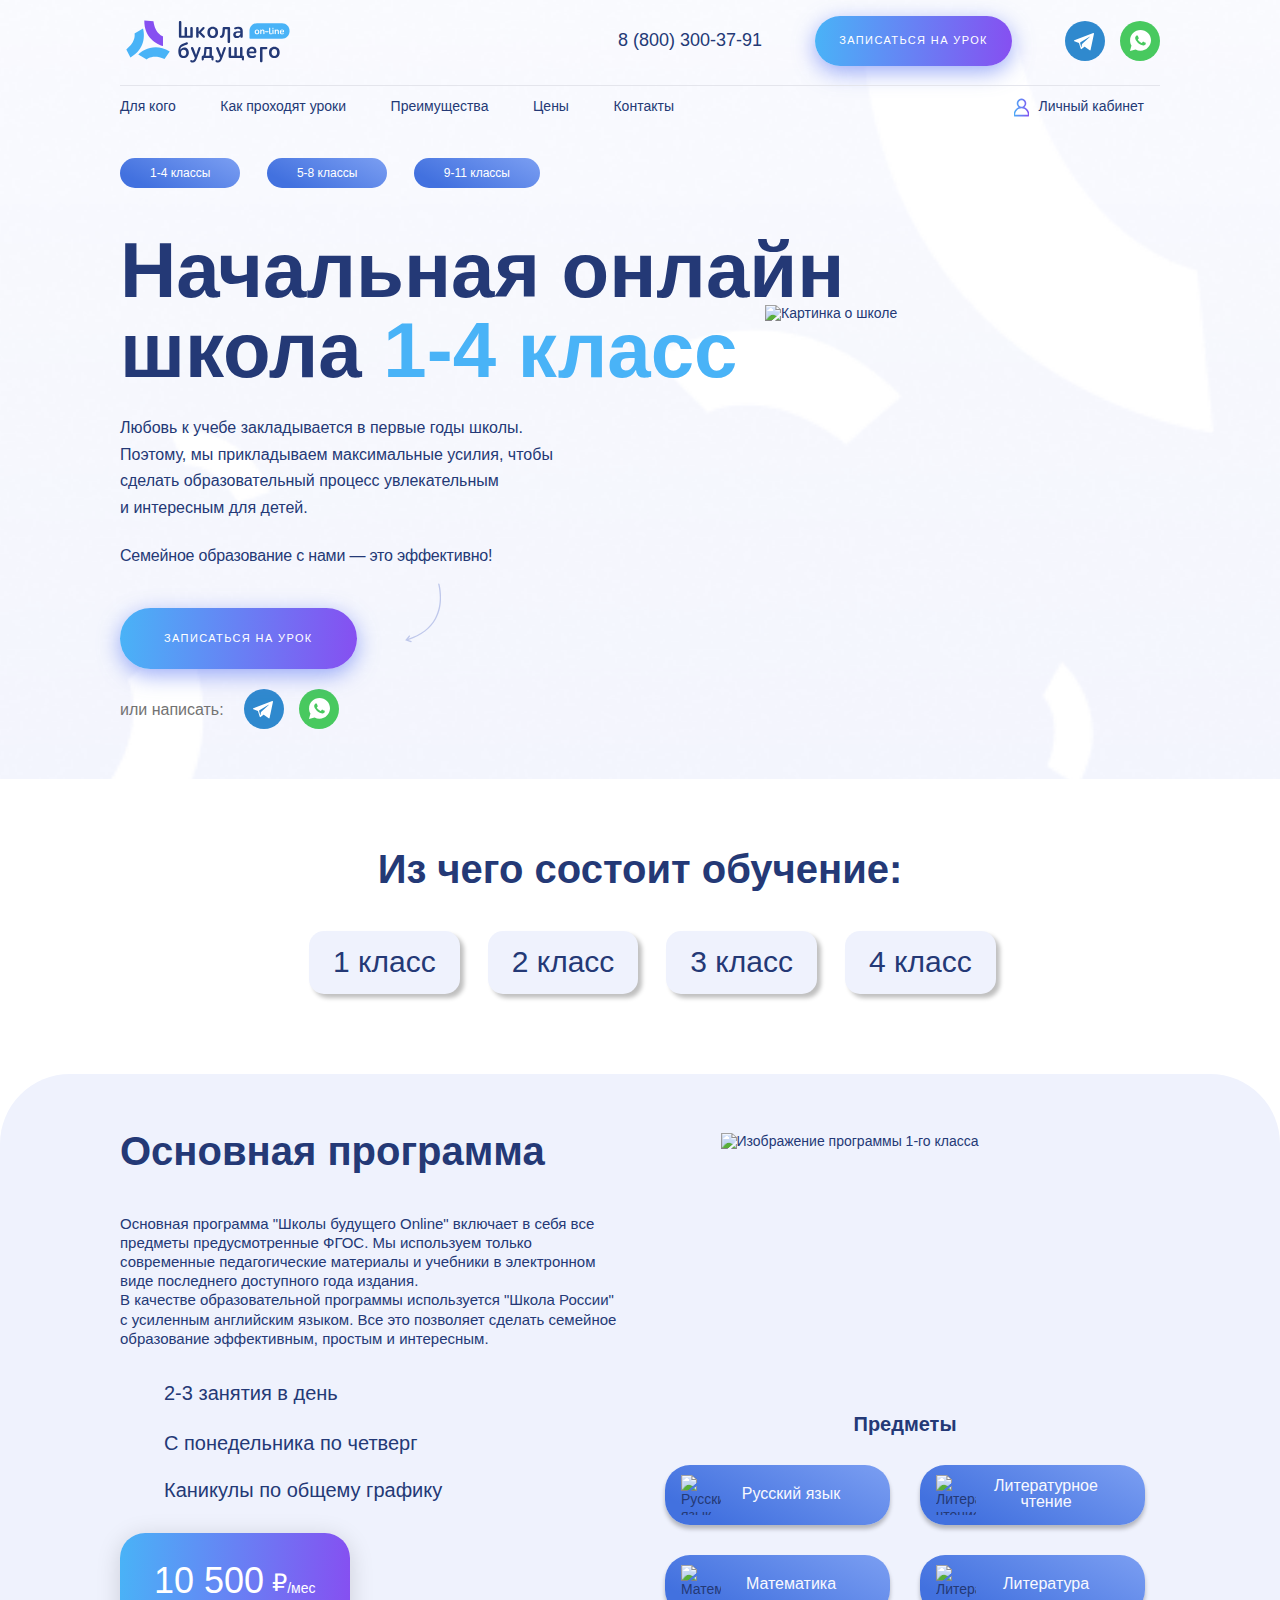
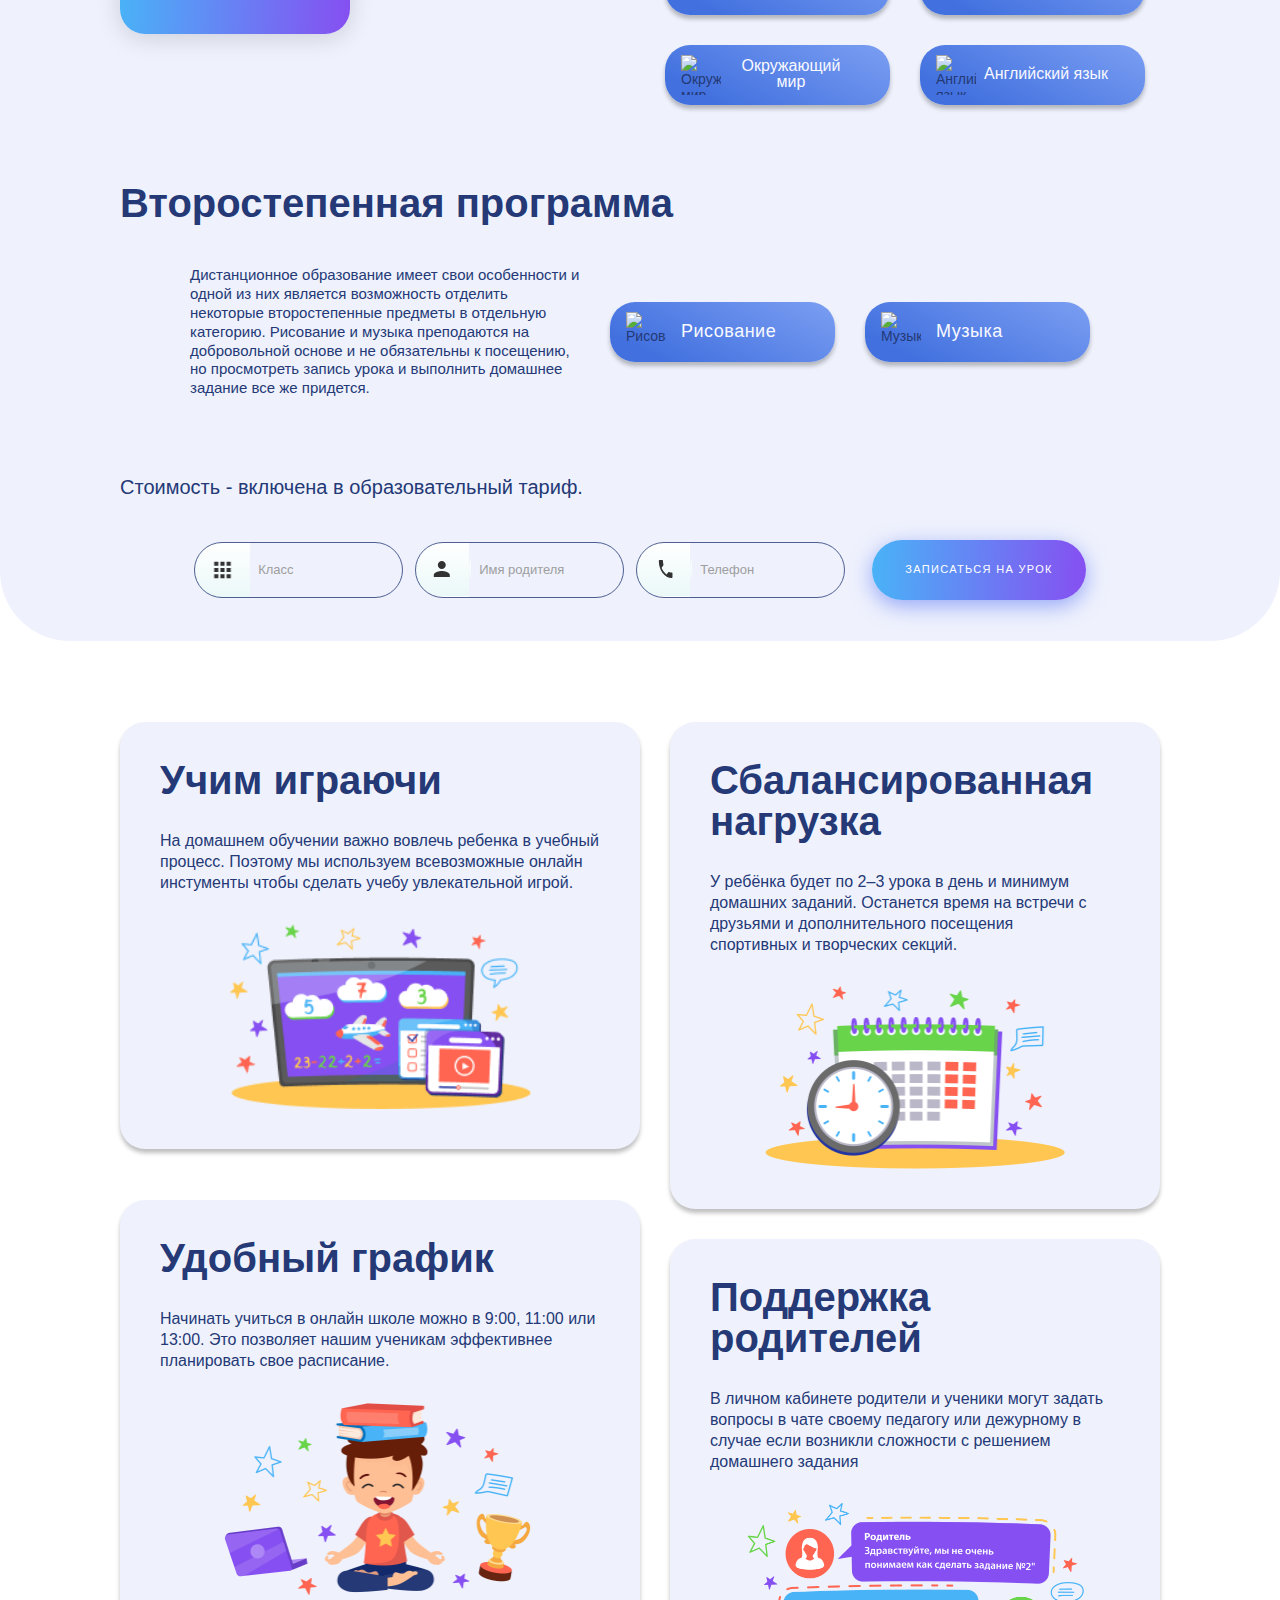
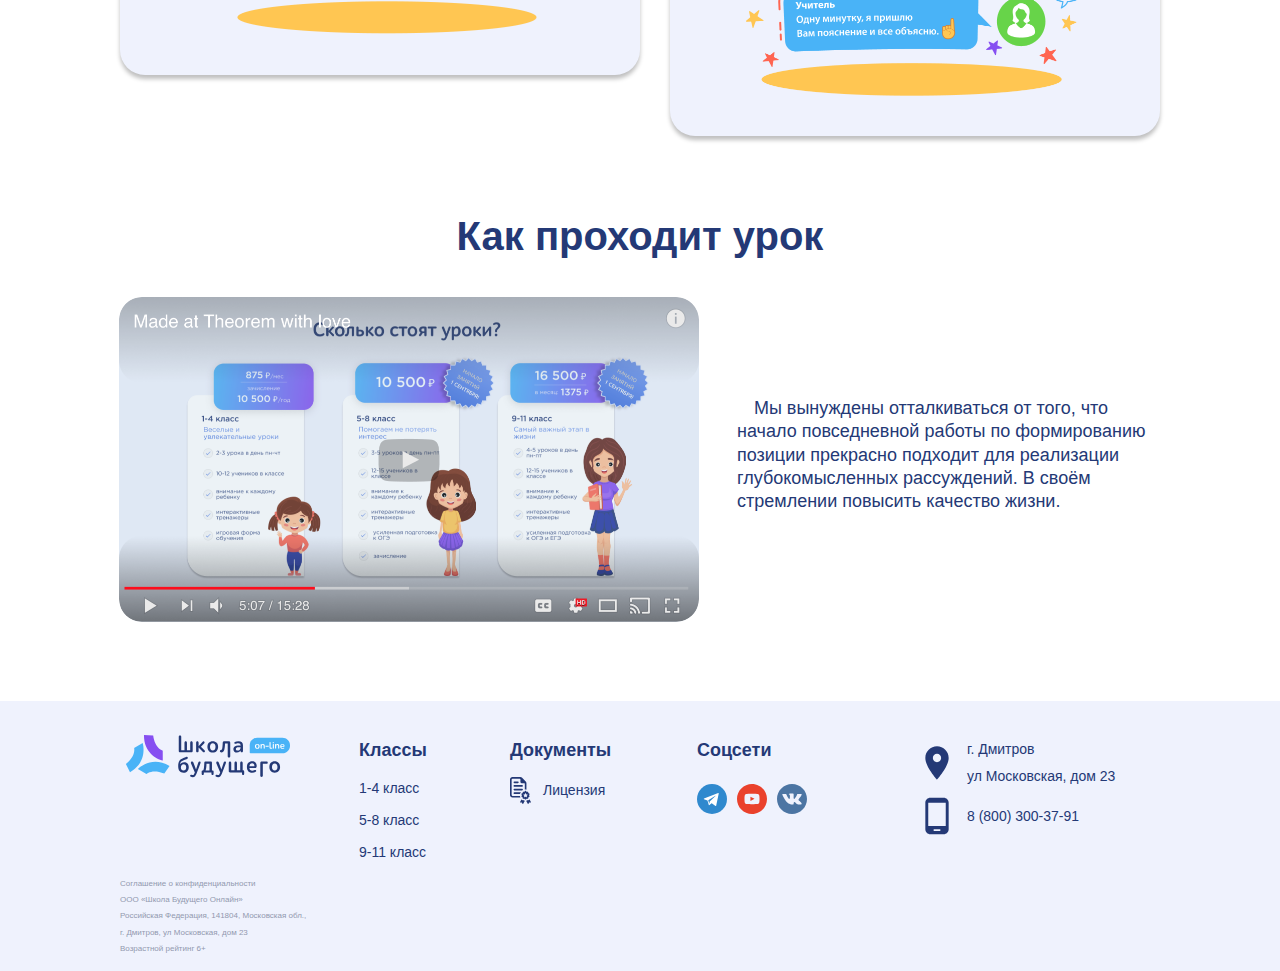
==== commit 66d3ab93: "Merge pull request #102 from D-E-M-A-HTML-developers/Artiom" ====
--- a/grades-1-4.html
+++ b/grades-1-4.html
@@ -461,6 +461,27 @@
 			</div>
 		</div>
 
+		<section class="how-run-lesson">
+			<div class="center">
+				<h2 class="how-run-lesson__title">Как проходит урок</h2>
+
+				<div class="how-run-lesson__wrapper">
+					<p class="how-run-lesson__description">
+						Мы&nbsp;вынуждены отталкиваться от того, что начало повседневной работы&nbsp;по формированию позиции
+						прекрасно подходит для реализации глубокомысленных рассуждений. В&nbsp;своём стремлении повысить качество
+						жизни.
+					</p>
+					<div class="how-run-lesson__block-video">
+						<iframe id="how-run-lesson-iframe" class="how-run-lesson__ifame"
+							src="https://www.youtube.com/embed/7IWkXtF4yeY?si=vMhzh4_TbPpcyAl9" title="YouTube video player"
+							frameborder="0"
+							allow="accelerometer; autoplay; clipboard-write; encrypted-media; gyroscope; picture-in-picture; web-share"
+							referrerpolicy="strict-origin-when-cross-origin" allowfullscreen></iframe>
+						<div class="how-run-lesson__poster-video-cover"></div>
+					</div>
+				</div>
+			</div>
+		</section>
 	</main>
 
 	<footer class="footer">
--- a/styles/css/style-grades-1-4.css
+++ b/styles/css/style-grades-1-4.css
@@ -2,7 +2,7 @@
 @import "../css/nulling-styles.css";
 @import "../css/fonts.css";
 @import "animation-hover.css";
-.advantages-grade__card-heading, .programm__title, .consists-of-education__title {
+.how-run-lesson__title, .advantages-grade__card-heading, .programm__title, .consists-of-education__title {
   font-family: "ALSSchlangesans-Bold", sans-serif;
   margin: 0 0 30px;
   text-align: center;
@@ -11,22 +11,22 @@
 }
 
 @media (min-width: 415px) {
-  .advantages-grade__card-heading, .programm__title, .consists-of-education__title {
+  .how-run-lesson__title, .advantages-grade__card-heading, .programm__title, .consists-of-education__title {
     font-size: 34px;
   }
 }
 @media (min-width: 768px) {
-  .advantages-grade__card-heading, .programm__title, .consists-of-education__title {
+  .how-run-lesson__title, .advantages-grade__card-heading, .programm__title, .consists-of-education__title {
     font-size: 38px;
   }
 }
 @media (min-width: 1000px) {
-  .advantages-grade__card-heading, .programm__title, .consists-of-education__title {
+  .how-run-lesson__title, .advantages-grade__card-heading, .programm__title, .consists-of-education__title {
     font-size: 40px;
   }
 }
 @media (min-width: 1920px) {
-  .advantages-grade__card-heading, .programm__title, .consists-of-education__title {
+  .how-run-lesson__title, .advantages-grade__card-heading, .programm__title, .consists-of-education__title {
     font-size: 50px;
   }
 }
@@ -40,6 +40,10 @@
 .center {
   padding: 0 20px;
   box-sizing: border-box;
+}
+
+.hidden {
+  display: none;
 }
 
 @media (min-width: 768px) {
@@ -405,6 +409,11 @@
     gap: 12px;
   }
 }
+@media (min-width: 1920px) {
+  .form_grades-pages {
+    gap: 25px;
+  }
+}
 .form-wrapper {
   max-width: 349px;
   width: 100%;
@@ -549,10 +558,11 @@
 @media (min-width: 1000px) {
   .form__input_grades-pages {
     max-width: 263px;
+    min-width: 209px;
     border: 1px solid rgba(36, 57, 118, 0.8);
   }
 }
-@media (min-width: 1000px) {
+@media (min-width: 1920px) {
   .form__input_grades-pages {
     min-width: 263px;
   }
@@ -1320,7 +1330,7 @@
   }
   .header__banner-txt {
     min-width: 486px;
-    max-width: 607px;
+    max-width: 529px;
     font-size: 17px;
   }
   .header__banner-txt_grades-1-4 {
@@ -1983,7 +1993,7 @@
     margin: -68px 0 0;
   }
   .about-programm__form-block-heading {
-    margin: 0 0 39px;
+    margin: 0 0 41px;
   }
   .about-programm__form-wrapper {
     padding: 0;
@@ -2173,20 +2183,16 @@
     padding: 0 40px;
   }
   .advantages-grade__list {
-    flex-wrap: wrap;
-    flex-direction: row;
+    display: grid;
+    grid-template: auto auto/minmax(327px, 450px) minmax(341px, 420px);
     gap: 20px;
-    align-items: flex-start;
   }
   .advantages-grade__item {
-    max-width: 341px;
+    align-self: start;
+    max-width: 100%;
     padding: 29px 30px 31px;
   }
-  .advantages-grade__item:nth-child(odd) {
-    max-width: 327px;
-  }
   .advantages-grade__item:nth-child(3) {
-    max-width: 327px;
     position: relative;
     top: -43px;
   }
@@ -2219,6 +2225,234 @@
   }
   .advantages-grade__card-text .word-wrap {
     display: block;
+  }
+}
+@media (min-width: 1000px) {
+  .advantages-grade .center {
+    padding: 0 50px;
+  }
+  .advantages-grade__list {
+    grid-template: auto auto/minmax(450px, 604px) minmax(420px, 496px);
+    gap: 30px;
+  }
+  .advantages-grade__item {
+    padding: 38px 40px 40px;
+  }
+  .advantages-grade__item:nth-child(3) {
+    top: -39px;
+    padding: 38px 40px 42px;
+  }
+  .advantages-grade__item:nth-child(4) {
+    padding: 38px 40px 40px;
+  }
+  .advantages-grade__item:nth-child(1) .advantages-grade__card-img_grades-1-4 {
+    width: 302px;
+    height: 185px;
+  }
+  .advantages-grade__item:nth-child(2) .advantages-grade__card-img {
+    width: 300px;
+    height: 183px;
+  }
+  .advantages-grade__item:nth-child(3) .advantages-grade__card-img {
+    width: 313px;
+    height: 231px;
+  }
+  .advantages-grade__item:nth-child(4) .advantages-grade__card-img {
+    width: 338px;
+    height: 193px;
+  }
+  .advantages-grade__card-heading {
+    font-size: 40px;
+  }
+  .advantages-grade__card-text .word-wrap {
+    display: none;
+  }
+}
+@media (min-width: 1920px) {
+  .advantages-grade {
+    padding: 41px 0 80px;
+  }
+  .advantages-grade .center {
+    padding: 0 10px;
+    max-width: 1160px;
+  }
+  .advantages-grade__list {
+    gap: 40px;
+  }
+  .advantages-grade__item {
+    padding: 47px 43px 40px;
+  }
+  .advantages-grade__item:nth-child(2) {
+    padding: 47px 37px 40px;
+  }
+  .advantages-grade__item:nth-child(4) {
+    padding: 48px 33px 40px;
+  }
+  .advantages-grade__item:nth-child(4) .advantages-grade__card-heading {
+    margin: 0 0 10px;
+  }
+  .advantages-grade__item:nth-child(4) .advantages-grade__card-text {
+    margin: 0 0 28px;
+  }
+  .advantages-grade__item:nth-child(1) .advantages-grade__card-text {
+    margin: 0 0 52px;
+  }
+  .advantages-grade__item:nth-child(3) .advantages-grade__card-text {
+    margin: 0 0 30px;
+  }
+  .advantages-grade__item:nth-child(3) {
+    top: -39px;
+    padding: 34px 42px 42px;
+  }
+  .advantages-grade__card-heading {
+    font-size: 50px;
+    margin: 0 0 20px;
+  }
+  .advantages-grade__card-text {
+    line-height: 130%;
+    margin: 0 0 35px;
+  }
+}
+.how-run-lesson {
+  padding: 0 0 50px;
+}
+.how-run-lesson__title {
+  line-height: 103%;
+}
+.how-run-lesson__wrapper {
+  display: flex;
+  justify-content: center;
+  align-items: center;
+  flex-direction: column;
+  gap: 30px;
+}
+.how-run-lesson__description {
+  font-size: 15px;
+  line-height: 127%;
+  text-align: center;
+  margin: 0 0 2px;
+}
+.how-run-lesson__block-video {
+  position: relative;
+  margin: 0 auto;
+  z-index: 0;
+}
+.how-run-lesson__poster-video-cover {
+  position: absolute;
+  top: 0;
+  left: 0;
+  width: 280px;
+  height: 165px;
+  border-radius: 19px;
+  background-image: url(../../images/how-run-lesson/poster-image-320.png);
+  background-repeat: no-repeat;
+  background-position: center;
+  background-size: 100% 100%;
+  cursor: pointer;
+}
+@media (min-width: 415px) {
+  .how-run-lesson__poster-video-cover {
+    border-radius: 23px;
+    width: 375px;
+    height: 221px;
+    background-image: url(../../images/how-run-lesson/poster-image-415.png);
+  }
+}
+@media (min-width: 480px) {
+  .how-run-lesson__poster-video-cover {
+    border-radius: 21px;
+    width: 443px;
+    height: 248px;
+    background-image: url(../../images/how-run-lesson/poster-image-480.png);
+    left: -1px;
+  }
+}
+@media (min-width: 768px) {
+  .how-run-lesson__poster-video-cover {
+    border-radius: 23px;
+    width: 407px;
+    height: 228px;
+    background-image: url(../../images/how-run-lesson/poster-image-768.png);
+  }
+}
+@media (min-width: 1000px) {
+  .how-run-lesson__poster-video-cover {
+    width: 580px;
+    height: 325px;
+    background-image: url(../../images/how-run-lesson/poster-image-1000.png);
+  }
+}
+@media (min-width: 1920px) {
+  .how-run-lesson__poster-video-cover {
+    border-radius: 22px;
+    width: 734px;
+    height: 413px;
+    top: -1px;
+    background-image: url(../../images/how-run-lesson/poster-image.png);
+  }
+}
+
+@media (min-width: 415px) {
+  .how-run-lesson {
+    padding: 0 0 47px;
+  }
+  .how-run-lesson__title {
+    line-height: 100%;
+  }
+  .how-run-lesson__description {
+    padding: 0 25px;
+    line-height: 152%;
+  }
+}
+@media (min-width: 480px) {
+  .how-run-lesson {
+    padding: 0 0 66px;
+  }
+  .how-run-lesson__description {
+    padding: 0;
+    line-height: 127%;
+  }
+}
+@media (min-width: 768px) {
+  .how-run-lesson {
+    padding: 0 0 76px;
+  }
+  .how-run-lesson__wrapper {
+    flex-direction: row-reverse;
+    gap: 34px;
+  }
+  .how-run-lesson__title {
+    margin: 0 0 41px;
+  }
+  .how-run-lesson__description {
+    margin: 0;
+    text-align: start;
+    text-indent: 4%;
+    position: relative;
+    top: -2px;
+  }
+}
+@media (min-width: 1000px) {
+  .how-run-lesson__wrapper {
+    gap: 39px;
+  }
+  .how-run-lesson__description {
+    font-size: 18px;
+    line-height: 130%;
+    top: -6px;
+  }
+}
+@media (min-width: 1920px) {
+  .how-run-lesson__title {
+    margin: 0 0 55px;
+    padding-left: 20px;
+  }
+  .how-run-lesson__wrapper {
+    gap: 48px;
+  }
+  .how-run-lesson__description {
+    font-size: 20px;
+    top: -15px;
   }
 }
 .footer {
